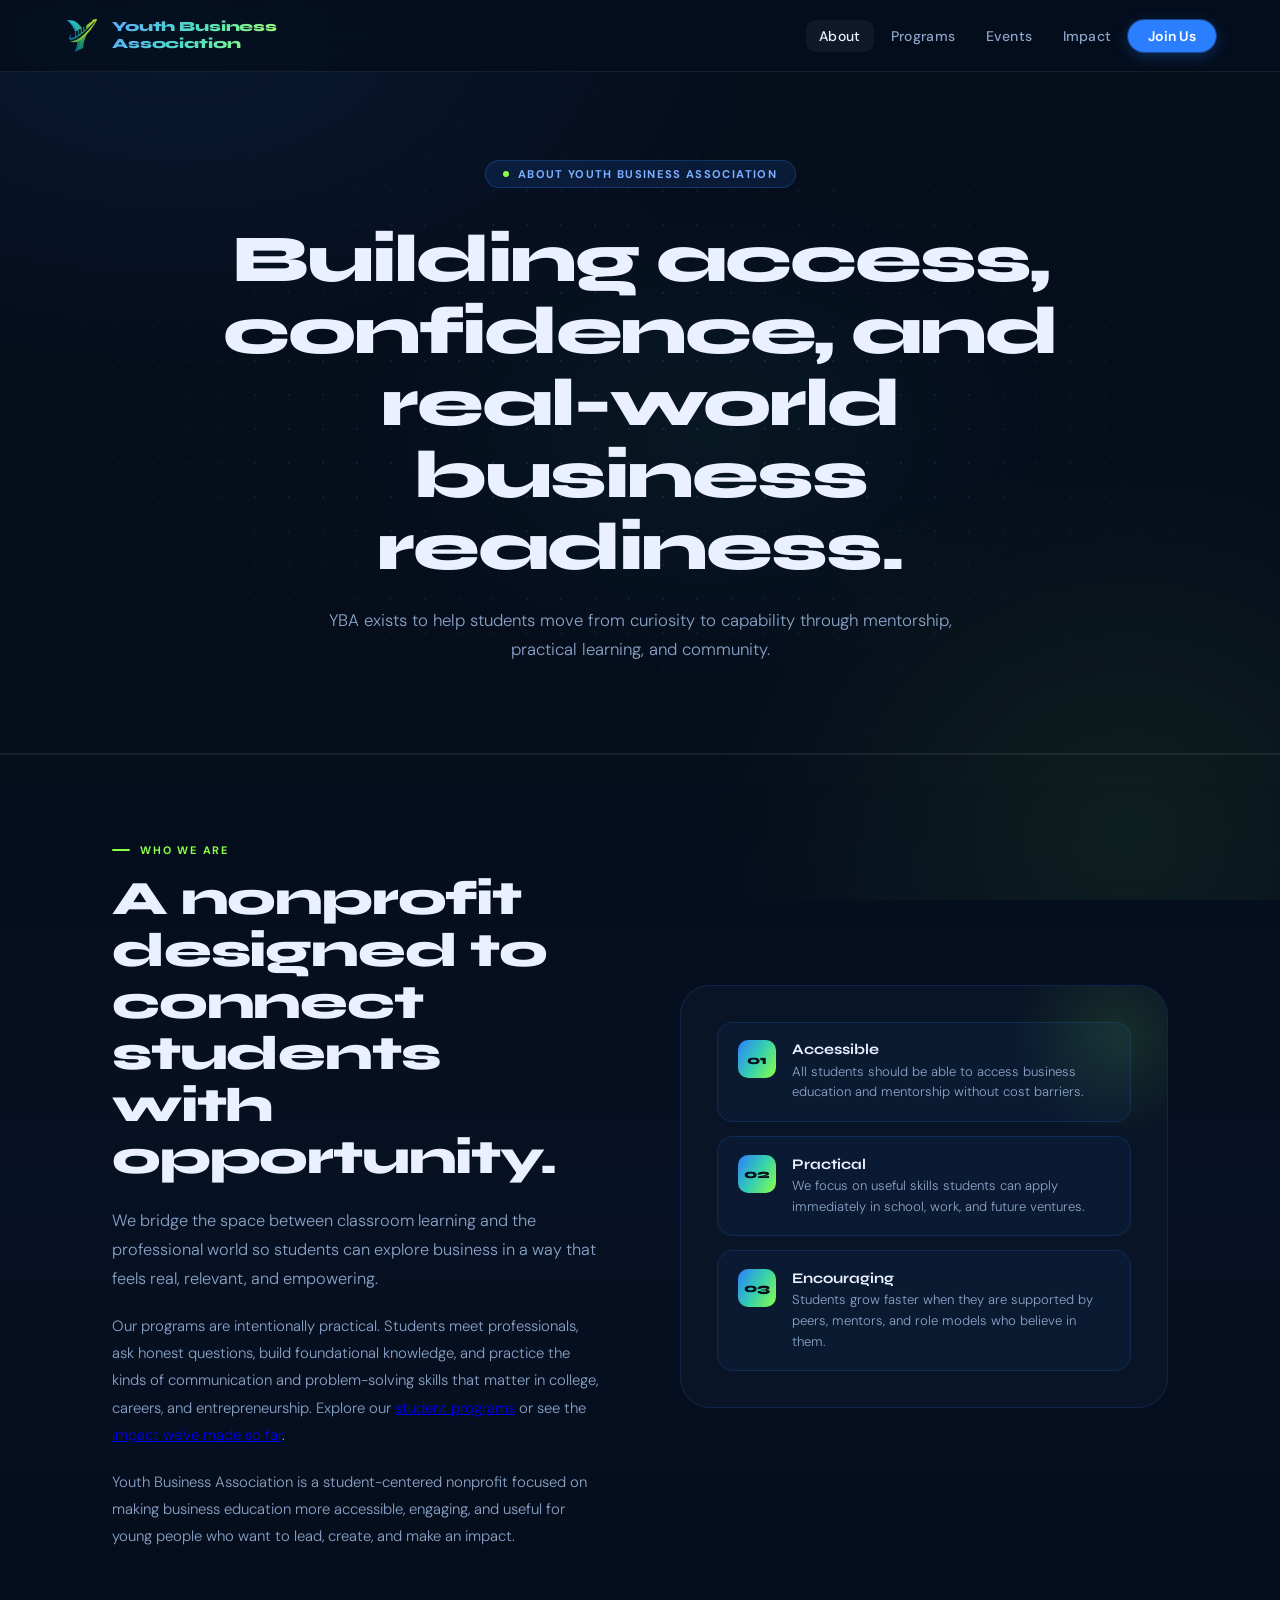
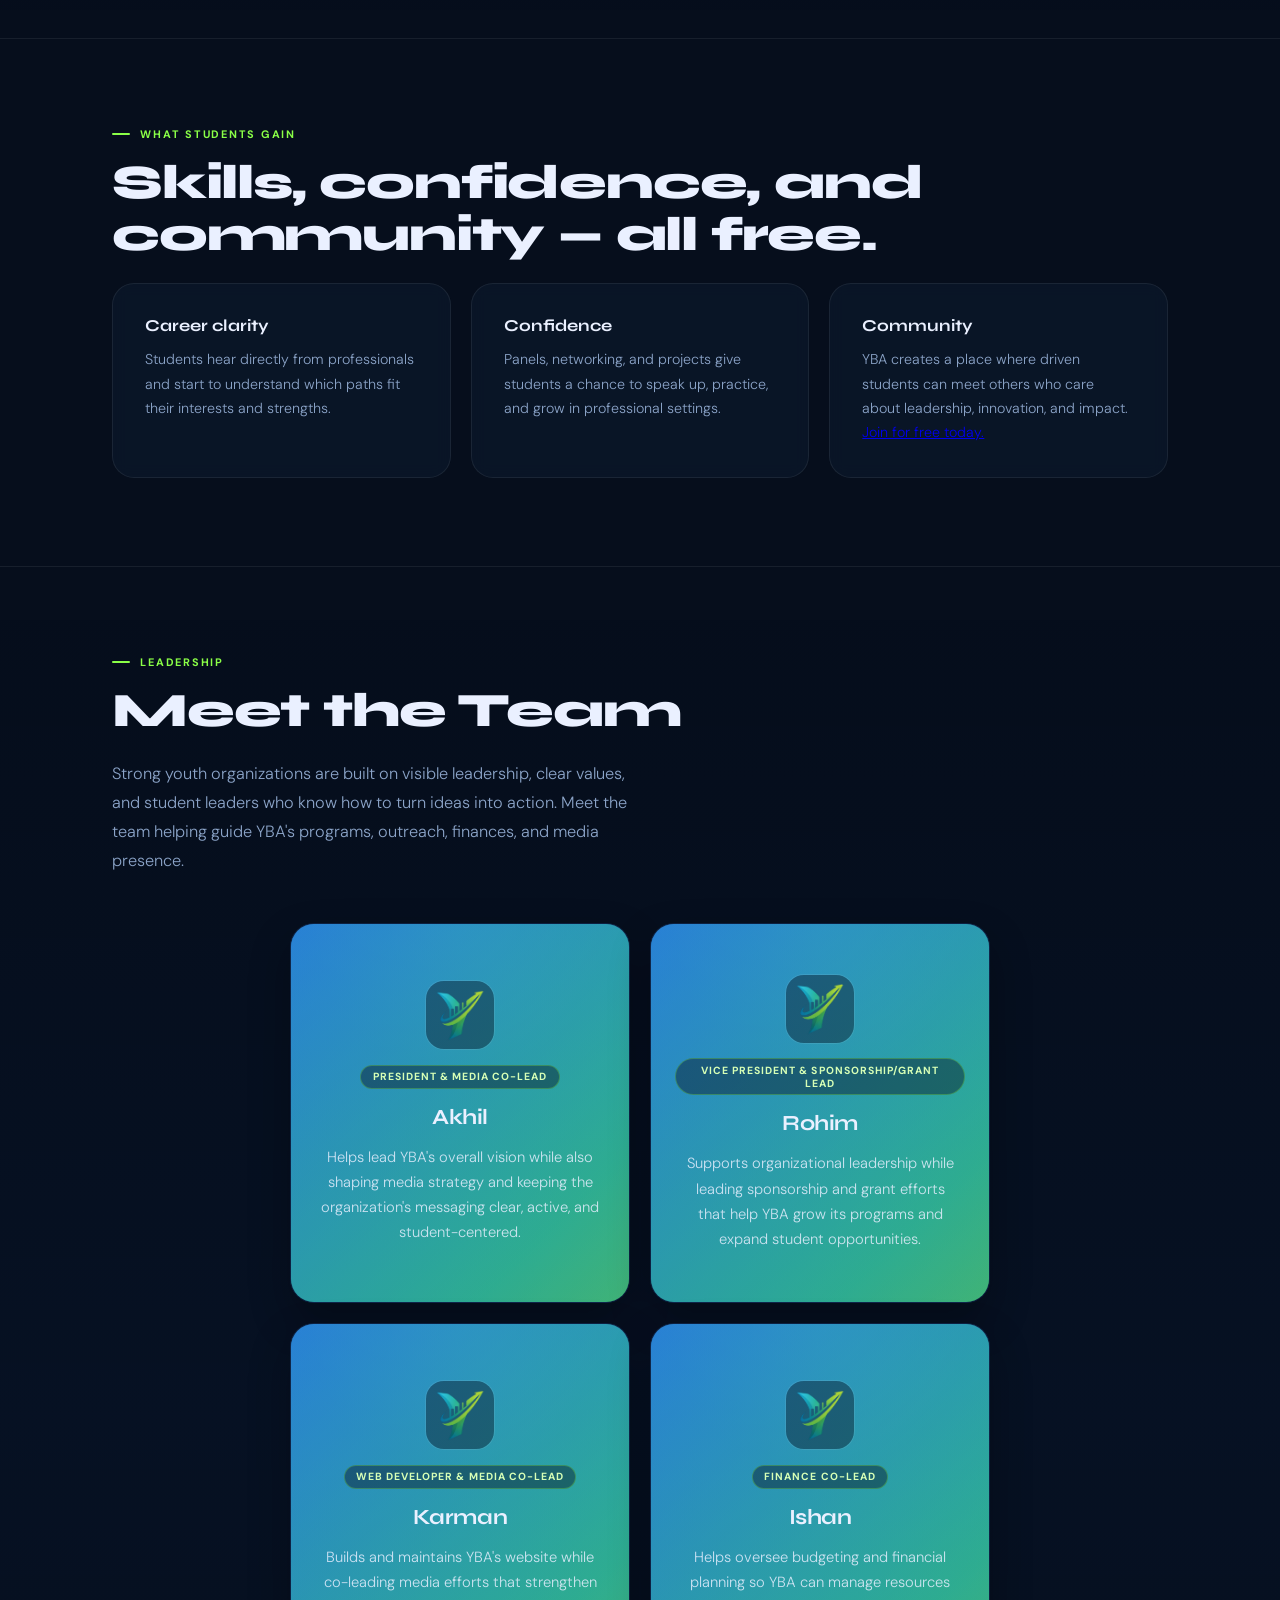
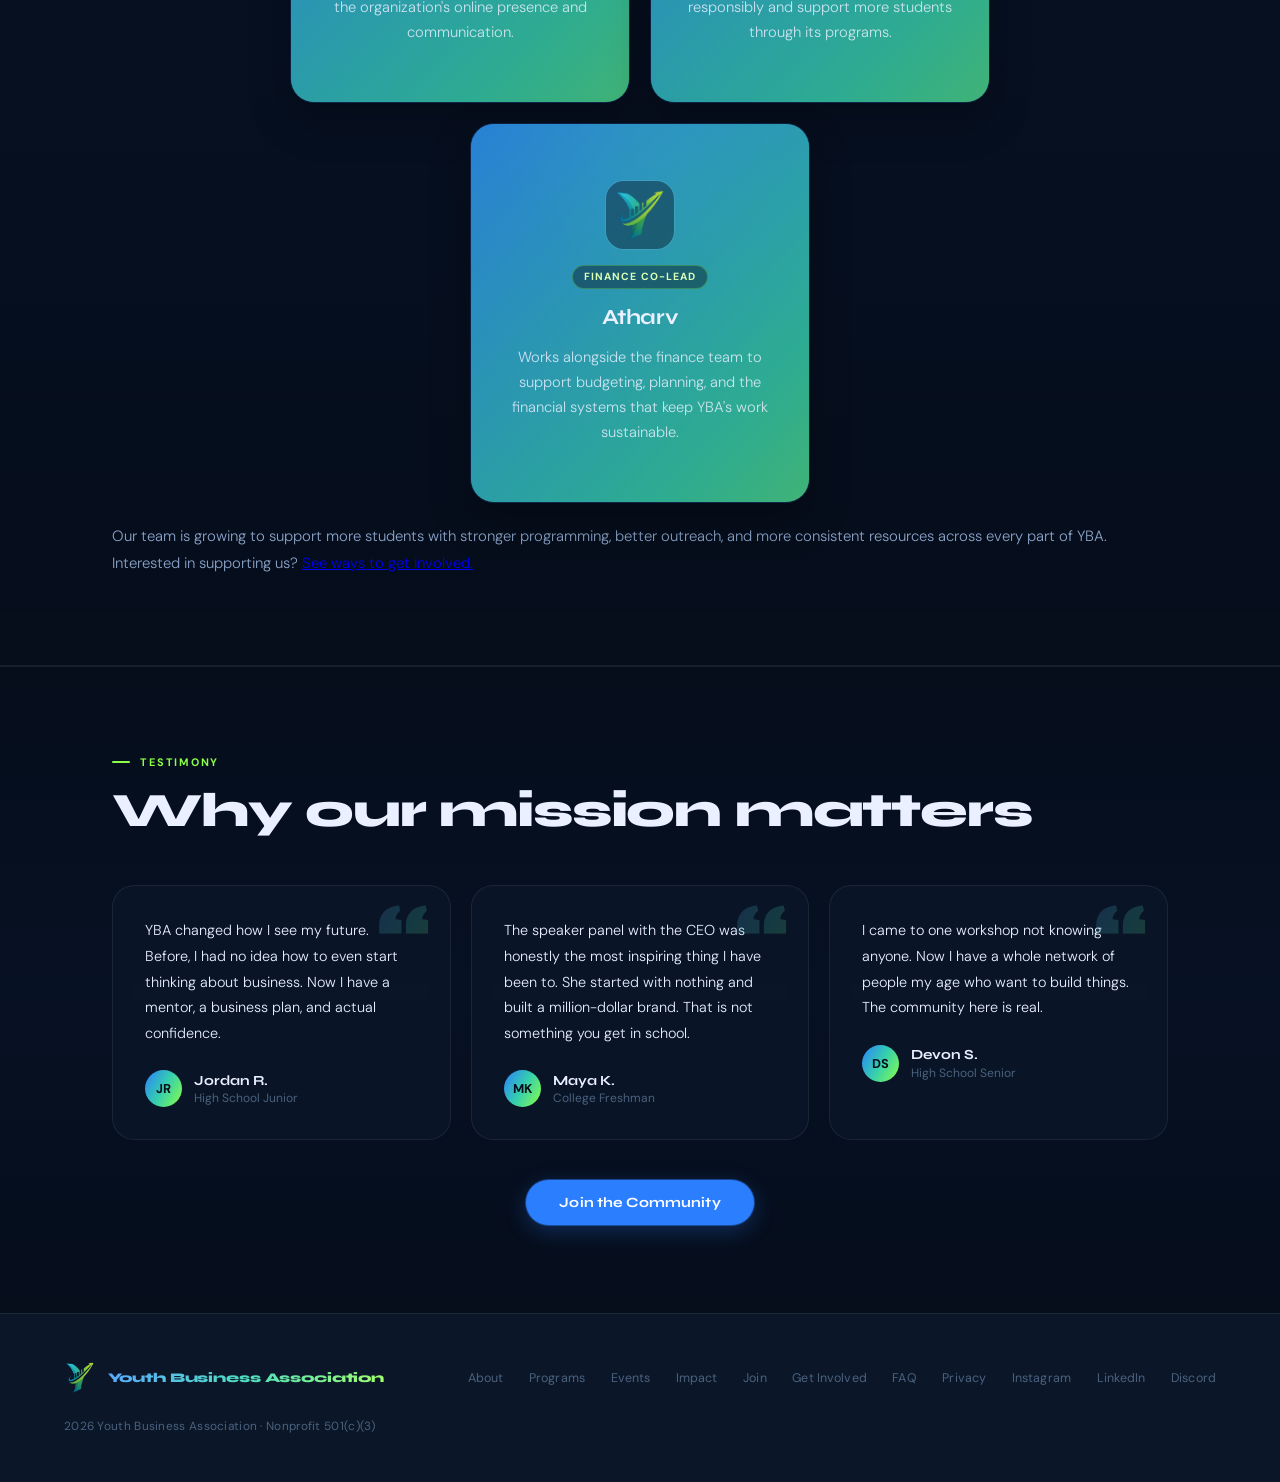
==== about.html @ 5daff807 "Update about.html" ====
<!DOCTYPE html>
<html lang="en">
<head>
<meta charset="UTF-8">
<meta name="viewport" content="width=device-width, initial-scale=1.0">
<meta name="description" content="Learn about Youth Business Association — a free nonprofit helping students build confidence, business skills, and real-world readiness through mentorship, workshops, and community.">
<meta name="author" content="Youth Business Association">
<meta name="robots" content="index,follow,max-image-preview:large">
<meta name="theme-color" content="#0a1628">
<link rel="canonical" href="https://youthbizassociation.github.io/yba/about.html">
<meta property="og:title" content="About YBA | Youth Business Association">
<meta property="og:description" content="Learn about Youth Business Association — a free nonprofit helping students build confidence, business skills, and real-world readiness through mentorship, workshops, and community.">
<meta property="og:type" content="website">
<meta property="og:url" content="https://youthbizassociation.github.io/yba/about.html">
<meta property="og:image" content="https://youthbizassociation.github.io/yba/images/logo-cropped.png">
<meta property="og:image:alt" content="Youth Business Association logo">
<meta property="og:image:width" content="512">
<meta property="og:image:height" content="512">
<meta property="og:site_name" content="Youth Business Association">
<meta name="twitter:card" content="summary_large_image">
<meta name="twitter:title" content="About YBA | Youth Business Association">
<meta name="twitter:description" content="Learn about Youth Business Association — a free nonprofit helping students build confidence, business skills, and real-world readiness through mentorship, workshops, and community.">
<meta name="twitter:image" content="https://youthbizassociation.github.io/yba/images/logo-cropped.png">
<title>About YBA | Youth Business Association</title>
<link rel="icon" type="image/png" href="images/logo-cropped.png">
<link rel="apple-touch-icon" href="images/logo-cropped.png">
<link rel="manifest" href="site.webmanifest">
<link rel="preconnect" href="https://fonts.googleapis.com">
<link rel="preconnect" href="https://fonts.gstatic.com" crossorigin>
<link href="https://fonts.googleapis.com/css2?family=Syne:wght@400;600;700;800&family=DM+Sans:ital,wght@0,300;0,400;0,500;1,300&display=swap" rel="stylesheet">
<link rel="preload" as="image" href="images/logo-cropped.png">
<link rel="stylesheet" href="styles.css">
<script type="application/ld+json">
{
  "@context": "https://schema.org",
  "@type": "AboutPage",
  "name": "About Youth Business Association",
  "url": "https://youthbizassociation.github.io/yba/about.html",
  "description": "Youth Business Association is a free student-centered nonprofit focused on making business education more accessible, engaging, and useful for young people who want to lead, create, and make an impact.",
  "publisher": {
    "@type": "Organization",
    "name": "Youth Business Association",
    "url": "https://youthbizassociation.github.io/yba/",
    "logo": "https://youthbizassociation.github.io/yba/images/logo-cropped.png",
    "email": "youthbusinessassociation@outlook.com",
    "nonprofitStatus": "Nonprofit501c3",
    "sameAs": [
      "https://www.instagram.com/youth_business.a",
      "https://www.linkedin.com/company/youth-biz-association/",
      "https://discord.gg/QXCjg9n4sF"
    ]
  }
}
</script>
</head>
<body data-page="about">
<nav aria-label="Primary">
  <a href="index.html" class="nav-logo" aria-label="Youth Business Association home">
    <img class="brand-mark" src="images/logo-cropped.png" alt="Youth Business Association logo" width="46" height="46" decoding="async">
    <div class="nav-brand">Youth Business<br>Association</div>
  </a>
  <div class="nav-actions">
    <button class="nav-toggle" type="button" aria-expanded="false" aria-controls="primary-nav">Menu</button>
    <ul class="nav-links" id="primary-nav">
      <li><a href="about.html">About</a></li>
      <li><a href="programs.html">Programs</a></li>
      <li><a href="events.html">Events</a></li>
      <li><a href="impact.html">Impact</a></li>
      <li><a href="join.html" class="nav-cta">Join Us</a></li>
    </ul>
  </div>
</nav>

<main id="main-content" class="page-main">
  <section class="page-hero">
    <div class="hero-grid" aria-hidden="true"></div>
    <div class="section-inner page-hero-inner">
      <div class="hero-badge"><span aria-hidden="true"></span> About Youth Business Association</div>
      <h1>Building access, confidence, and real-world business readiness.</h1>
      <p>YBA exists to help students move from curiosity to capability through mentorship, practical learning, and community.</p>
    </div>
  </section>

  <section class="mission">
    <div class="section-inner">
      <div class="mission-grid">
        <div>
          <div class="section-label">Who We Are</div>
          <h2 class="section-title">A nonprofit designed to connect students with opportunity.</h2>
          <p class="section-sub">We bridge the space between classroom learning and the professional world so students can explore business in a way that feels real, relevant, and empowering.</p>
          <p class="mission-copy">Our programs are intentionally practical. Students meet professionals, ask honest questions, build foundational knowledge, and practice the kinds of communication and problem-solving skills that matter in college, careers, and entrepreneurship. Explore our <a href="programs.html">student programs</a> or see the <a href="impact.html">impact we've made so far</a>.</p>
          <p class="mission-copy">Youth Business Association is a student-centered nonprofit focused on making business education more accessible, engaging, and useful for young people who want to lead, create, and make an impact.</p>
        </div>
        <div class="mission-visual reveal">
          <div class="pillars">
            <div class="pillar">
              <div class="pillar-icon" aria-hidden="true">01</div>
              <div>
                <div class="pillar-title">Accessible</div>
                <div class="pillar-desc">All students should be able to access business education and mentorship without cost barriers.</div>
              </div>
            </div>
            <div class="pillar">
              <div class="pillar-icon" aria-hidden="true">02</div>
              <div>
                <div class="pillar-title">Practical</div>
                <div class="pillar-desc">We focus on useful skills students can apply immediately in school, work, and future ventures.</div>
              </div>
            </div>
            <div class="pillar">
              <div class="pillar-icon" aria-hidden="true">03</div>
              <div>
                <div class="pillar-title">Encouraging</div>
                <div class="pillar-desc">Students grow faster when they are supported by peers, mentors, and role models who believe in them.</div>
              </div>
            </div>
          </div>
        </div>
      </div>
    </div>
  </section>

  <section>
    <div class="section-inner">
      <div class="section-label">What Students Gain</div>
      <h2 class="section-title">Skills, confidence, and community — all free.</h2>
      <div class="feature-grid">
        <article class="feature-card reveal">
          <h3>Career clarity</h3>
          <p>Students hear directly from professionals and start to understand which paths fit their interests and strengths.</p>
        </article>
        <article class="feature-card reveal">
          <h3>Confidence</h3>
          <p>Panels, networking, and projects give students a chance to speak up, practice, and grow in professional settings.</p>
        </article>
        <article class="feature-card reveal">
          <h3>Community</h3>
          <p>YBA creates a place where driven students can meet others who care about leadership, innovation, and impact. <a href="join.html">Join for free today.</a></p>
        </article>
      </div>
    </div>
  </section>

  <section class="mission">
    <div class="section-inner">
      <div class="section-label">Leadership</div>
      <h2 class="section-title">Meet the Team</h2>
      <p class="section-sub">Strong youth organizations are built on visible leadership, clear values, and student leaders who know how to turn ideas into action. Meet the team helping guide YBA's programs, outreach, finances, and media presence.</p>
      <div class="leadership-grid">
        <article class="e-card playing reveal leadership-card">
          <div class="image" aria-hidden="true"></div>
          <div class="wave wave-1" aria-hidden="true"></div>
          <div class="wave wave-2" aria-hidden="true"></div>
          <div class="wave wave-3" aria-hidden="true"></div>
          <div class="infotop">
            <img src="images/logo-cropped.png" alt="Akhil, President and Media Co-Lead at Youth Business Association" class="icon leadership-logo" width="64" height="64" decoding="async">
            <div class="leadership-role">President &amp; Media Co-Lead</div>
            <div class="name">Akhil</div>
            <p class="leadership-summary">Helps lead YBA's overall vision while also shaping media strategy and keeping the organization's messaging clear, active, and student-centered.</p>
          </div>
        </article>
        <article class="e-card playing reveal leadership-card">
          <div class="image" aria-hidden="true"></div>
          <div class="wave wave-1" aria-hidden="true"></div>
          <div class="wave wave-2" aria-hidden="true"></div>
          <div class="wave wave-3" aria-hidden="true"></div>
          <div class="infotop">
            <img src="images/logo-cropped.png" alt="Rohim, Vice President and Sponsorship Lead at Youth Business Association" class="icon leadership-logo" width="64" height="64" decoding="async">
            <div class="leadership-role">Vice President &amp; Sponsorship/Grant Lead</div>
            <div class="name">Rohim</div>
            <p class="leadership-summary">Supports organizational leadership while leading sponsorship and grant efforts that help YBA grow its programs and expand student opportunities.</p>
          </div>
        </article>
        <article class="e-card playing reveal leadership-card">
          <div class="image" aria-hidden="true"></div>
          <div class="wave wave-1" aria-hidden="true"></div>
          <div class="wave wave-2" aria-hidden="true"></div>
          <div class="wave wave-3" aria-hidden="true"></div>
          <div class="infotop">
            <img src="images/logo-cropped.png" alt="Karman, Web Developer and Media Co-Lead at Youth Business Association" class="icon leadership-logo" width="64" height="64" decoding="async">
            <div class="leadership-role">Web Developer &amp; Media Co-Lead</div>
            <div class="name">Karman</div>
            <p class="leadership-summary">Builds and maintains YBA's website while co-leading media efforts that strengthen the organization's online presence and communication.</p>
          </div>
        </article>
        <article class="e-card playing reveal leadership-card">
          <div class="image" aria-hidden="true"></div>
          <div class="wave wave-1" aria-hidden="true"></div>
          <div class="wave wave-2" aria-hidden="true"></div>
          <div class="wave wave-3" aria-hidden="true"></div>
          <div class="infotop">
            <img src="images/logo-cropped.png" alt="Ishan, Finance Co-Lead at Youth Business Association" class="icon leadership-logo" width="64" height="64" decoding="async">
            <div class="leadership-role">Finance Co-Lead</div>
            <div class="name">Ishan</div>
            <p class="leadership-summary">Helps oversee budgeting and financial planning so YBA can manage resources responsibly and support more students through its programs.</p>
          </div>
        </article>
        <article class="e-card playing reveal leadership-card">
          <div class="image" aria-hidden="true"></div>
          <div class="wave wave-1" aria-hidden="true"></div>
          <div class="wave wave-2" aria-hidden="true"></div>
          <div class="wave wave-3" aria-hidden="true"></div>
          <div class="infotop">
            <img src="images/logo-cropped.png" alt="Atharv, Finance Co-Lead at Youth Business Association" class="icon leadership-logo" width="64" height="64" decoding="async">
            <div class="leadership-role">Finance Co-Lead</div>
            <div class="name">Atharv</div>
            <p class="leadership-summary">Works alongside the finance team to support budgeting, planning, and the financial systems that keep YBA's work sustainable.</p>
          </div>
        </article>
      </div>
      <p class="mission-copy">Our team is growing to support more students with stronger programming, better outreach, and more consistent resources across every part of YBA. Interested in supporting us? <a href="get-involved.html">See ways to get involved.</a></p>
    </div>
  </section>

  <section class="testimonials">
    <div class="section-inner">
      <div class="section-label">Testimony</div>
      <h2 class="section-title">Why our mission matters</h2>
      <div class="testimonials-grid">
        <div class="testimonial-card reveal">
          <div class="testimonial-text">YBA changed how I see my future. Before, I had no idea how to even start thinking about business. Now I have a mentor, a business plan, and actual confidence.</div>
          <div class="testimonial-author">
            <div class="author-avatar">JR</div>
            <div>
              <div class="author-name">Jordan R.</div>
              <div class="author-role">High School Junior</div>
            </div>
          </div>
        </div>
        <div class="testimonial-card reveal">
          <div class="testimonial-text">The speaker panel with the CEO was honestly the most inspiring thing I have been to. She started with nothing and built a million-dollar brand. That is not something you get in school.</div>
          <div class="testimonial-author">
            <div class="author-avatar">MK</div>
            <div>
              <div class="author-name">Maya K.</div>
              <div class="author-role">College Freshman</div>
            </div>
          </div>
        </div>
        <div class="testimonial-card reveal">
          <div class="testimonial-text">I came to one workshop not knowing anyone. Now I have a whole network of people my age who want to build things. The community here is real.</div>
          <div class="testimonial-author">
            <div class="author-avatar">DS</div>
            <div>
              <div class="author-name">Devon S.</div>
              <div class="author-role">High School Senior</div>
            </div>
          </div>
        </div>
      </div>
      <div class="section-actions">
        <a href="join.html" class="btn-primary">Join the Community</a>
      </div>
    </div>
  </section>
</main>

<footer>
  <div class="footer-logo">
    <img src="images/logo-cropped.png" alt="Youth Business Association logo" width="36" height="36" decoding="async">
    <div class="footer-brand">Youth Business Association</div>
  </div>
  <div class="footer-links">
    <a href="about.html">About</a>
    <a href="programs.html">Programs</a>
    <a href="events.html">Events</a>
    <a href="impact.html">Impact</a>
    <a href="join.html">Join</a>
    <a href="get-involved.html">Get Involved</a>
    <a href="faq.html">FAQ</a>
    <a href="privacy.html">Privacy</a>
    <a href="https://www.instagram.com/youth_business.a" target="_blank" rel="noopener noreferrer">Instagram</a>
    <a href="https://www.linkedin.com/company/youth-biz-association/" target="_blank" rel="noopener noreferrer">LinkedIn</a>
    <a href="https://discord.gg/QXCjg9n4sF" target="_blank" rel="noopener noreferrer">Discord</a>
  </div>
  <div class="footer-copy"><span id="copyright-year">2026</span> Youth Business Association &middot; Nonprofit 501(c)(3)</div>
</footer>

<script src="scripts/main.js" defer></script>
</body>
</html>
---- styles.css ----
/* ============================================================
   Youth Business Association â€” Redesigned Stylesheet
   Design direction: editorial dark, premium nonprofit
   Fonts: Syne (headings) + DM Sans (body)
   ============================================================ */

/* â”€â”€ Variables â”€â”€ */
:root {
  --navy:            #060E1C;
  --navy-2:          #0B1729;
  --navy-3:          #0F2040;
  --navy-card:       rgba(11, 23, 41, 0.85);
  --navy-card-solid: #0B1729;

  --accent:        #2B7FFF;
  --accent-2:      #1A6EF0;
  --accent-dim:    rgba(43, 127, 255, 0.12);
  --accent-border: rgba(43, 127, 255, 0.26);

  --spark:        #8AFF47;
  --spark-dim:    rgba(138, 255, 71, 0.10);
  --spark-border: rgba(138, 255, 71, 0.26);

  --grad:      linear-gradient(120deg, #2B7FFF 0%, #35CFAE 50%, #8AFF47 100%);
  --grad-text: linear-gradient(120deg, #5BA8FF 0%, #4FDFC0 50%, #A3FF6A 100%);

  --text:   #EAF0FF;
  --text-2: #8BA4C8;
  --text-3: #4A617E;

  --border:       rgba(43, 127, 255, 0.16);
  --border-2:     rgba(255, 255, 255, 0.07);
  --border-hover: rgba(43, 127, 255, 0.42);

  --ff-head: "Syne", sans-serif;
  --ff-body: "DM Sans", sans-serif;

  --r-sm:   10px;
  --r-md:   16px;
  --r-lg:   22px;
  --r-xl:   30px;
  --r-pill: 100px;
}

/* â”€â”€ Reset â”€â”€ */
*, *::before, *::after { box-sizing: border-box; margin: 0; padding: 0; }
html { scroll-behavior: smooth; }

body {
  font-family: var(--ff-body);
  background: var(--navy);
  color: var(--text);
  overflow-x: hidden;
  -webkit-font-smoothing: antialiased;
}

body::before {
  content: "";
  position: fixed;
  inset: 0;
  background:
    radial-gradient(ellipse 70% 55% at 14% 5%,  rgba(43,127,255,0.09) 0%, transparent 65%),
    radial-gradient(ellipse 55% 70% at 88% 92%, rgba(138,255,71,0.07) 0%, transparent 60%),
    radial-gradient(ellipse 40% 40% at 55% 48%, rgba(53,207,174,0.05) 0%, transparent 70%);
  pointer-events: none;
  z-index: 0;
}

iframe, video, embed, object { display: block; max-width: 100%; }
img { display: block; max-width: 100%; }

a:focus-visible, button:focus-visible, input:focus-visible, select:focus-visible {
  outline: 2px solid var(--spark);
  outline-offset: 3px;
}

.sr-only {
  position: absolute; width: 1px; height: 1px; padding: 0;
  margin: -1px; overflow: hidden; clip: rect(0,0,0,0);
  white-space: nowrap; border: 0;
}

/* â”€â”€ Navigation â”€â”€ */
nav {
  position: fixed;
  top: 0; left: 0; right: 0;
  z-index: 100;
  display: flex;
  align-items: center;
  justify-content: space-between;
  padding: 0 4rem;
  height: 72px;
  backdrop-filter: blur(24px) saturate(160%);
  -webkit-backdrop-filter: blur(24px) saturate(160%);
  background: rgba(6, 14, 28, 0.82);
  border-bottom: 1px solid var(--border-2);
}

.nav-logo {
  display: flex;
  align-items: center;
  gap: 0.75rem;
  text-decoration: none;
  flex-shrink: 0;
}

.brand-mark {
  width: 36px;
  height: 36px;
  object-fit: cover;
  border-radius: 7px;
}

.nav-brand {
  font-family: var(--ff-head);
  font-weight: 800;
  font-size: 0.88rem;
  line-height: 1.15;
  letter-spacing: -0.01em;
  background: var(--grad-text);
  -webkit-background-clip: text;
  -webkit-text-fill-color: transparent;
  background-clip: text;
}

.nav-actions {
  display: flex;
  align-items: center;
  gap: 0.5rem;
}

.nav-links {
  display: flex;
  gap: 0.2rem;
  list-style: none;
  align-items: center;
}

.nav-links a {
  font-size: 0.875rem;
  font-weight: 500;
  letter-spacing: 0.02em;
  color: var(--text-2);
  text-decoration: none;
  padding: 0.45rem 0.85rem;
  border-radius: var(--r-sm);
  transition: color 0.18s, background 0.18s;
}

.nav-links a:hover,
.nav-links a.is-active {
  color: var(--text);
  background: rgba(255,255,255,0.05);
}

.nav-cta {
  background: var(--accent) !important;
  color: #fff !important;
  font-weight: 600 !important;
  padding: 0.45rem 1.25rem !important;
  border-radius: var(--r-pill) !important;
  box-shadow: 0 0 0 1px rgba(43,127,255,0.45), 0 4px 16px rgba(43,127,255,0.28) !important;
  transition: opacity 0.2s, transform 0.2s !important;
}

.nav-cta:hover {
  opacity: 0.88 !important;
  transform: translateY(-1px) !important;
  background: var(--accent) !important;
}

.nav-toggle {
  display: none;
  background: rgba(255,255,255,0.04);
  border: 1px solid var(--border-2);
  color: var(--text);
  padding: 0.55rem 0.8rem;
  border-radius: var(--r-sm);
  cursor: pointer;
  font: inherit;
  font-size: 0.85rem;
  transition: background 0.2s;
}

.nav-toggle:hover { background: rgba(255,255,255,0.08); }

/* â”€â”€ Hero â”€â”€ */
.hero {
  position: relative;
  z-index: 1;
  min-height: 100vh;
  display: flex;
  flex-direction: column;
  align-items: center;
  justify-content: center;
  text-align: center;
  padding: 9rem 2rem 6rem;
  overflow: hidden;
}

/* Dot grid */
.hero-grid {
  position: absolute;
  inset: 0;
  background-image: radial-gradient(rgba(43,127,255,0.20) 1px, transparent 1px);
  background-size: 34px 34px;
  mask-image: radial-gradient(ellipse 80% 80% at center, black 10%, transparent 72%);
  animation: gridDrift 26s linear infinite;
}

@keyframes gridDrift {
  from { background-position: 0 0; }
  to   { background-position: 34px 34px; }
}

.page-main { padding-top: 72px; }

.page-hero {
  position: relative;
  z-index: 1;
  overflow: hidden;
  min-height: 45vh;
  display: flex;
  align-items: center;
  border-bottom: 1px solid var(--border-2);
}

.page-hero-inner {
  position: relative;
  text-align: center;
  padding-top: 3.5rem;
  padding-bottom: 3.5rem;
}

.page-hero h1 {
  font-family: var(--ff-head);
  font-size: clamp(2.5rem, 5.5vw, 4.2rem);
  font-weight: 800;
  line-height: 1.07;
  letter-spacing: -0.03em;
  max-width: 860px;
  margin: 0 auto;
}

body[data-page="impact"] .page-hero h1 {
  font-size: clamp(2.1rem, 4.6vw, 3.4rem);
}

.page-hero p {
  margin: 1.4rem auto 0;
  max-width: 660px;
  color: var(--text-2);
  line-height: 1.75;
  font-size: 1.05rem;
  font-weight: 300;
}

body[data-page="impact"] .page-hero p {
  font-size: 0.98rem;
  max-width: 600px;
}

/* â”€â”€ Hero Badge â”€â”€ */
.hero-badge {
  display: inline-flex;
  align-items: center;
  gap: 0.55rem;
  background: var(--accent-dim);
  border: 1px solid var(--accent-border);
  padding: 0.38rem 1.1rem;
  border-radius: var(--r-pill);
  font-size: 0.7rem;
  font-weight: 700;
  letter-spacing: 0.12em;
  text-transform: uppercase;
  color: #7DAFFF;
  margin-bottom: 2.25rem;
  animation: fadeUp 0.7s ease both;
}

.hero-badge span {
  width: 6px;
  height: 6px;
  border-radius: 50%;
  background: var(--spark);
  animation: pulse 2.2s ease infinite;
  flex-shrink: 0;
}

@keyframes pulse {
  0%, 100% { opacity: 1; transform: scale(1); }
  50%       { opacity: 0.4; transform: scale(1.55); }
}

/* â”€â”€ Hero Heading â”€â”€ */
.hero h1 {
  font-family: var(--ff-head);
  font-size: clamp(3.2rem, 7.5vw, 6.5rem);
  font-weight: 800;
  line-height: 1.02;
  letter-spacing: -0.035em;
  max-width: 940px;
  animation: fadeUp 0.8s 0.08s ease both;
}

.hero h1 .grad {
  background: var(--grad-text);
  -webkit-background-clip: text;
  -webkit-text-fill-color: transparent;
  background-clip: text;
}

.hero > p {
  margin-top: 1.75rem;
  font-size: clamp(1rem, 2vw, 1.2rem);
  font-weight: 300;
  color: var(--text-2);
  max-width: 580px;
  line-height: 1.75;
  animation: fadeUp 0.9s 0.16s ease both;
}

body[data-page="home"] .hero h1 {
  font-size: clamp(2.8rem, 6.4vw, 5.4rem);
}

body[data-page="home"] .hero > p {
  font-size: clamp(0.96rem, 1.7vw, 1.08rem);
  max-width: 540px;
}

.hero-ctas {
  display: flex;
  gap: 0.85rem;
  margin-top: 3rem;
  flex-wrap: wrap;
  justify-content: center;
  animation: fadeUp 1s 0.24s ease both;
}

/* â”€â”€ Buttons â”€â”€ */
.btn-primary, .btn-outline, .btn-dark { text-decoration: none; display: inline-block; }

.btn-primary {
  background: var(--accent);
  color: #fff;
  font-family: var(--ff-head);
  font-weight: 700;
  font-size: 0.88rem;
  letter-spacing: 0.01em;
  padding: 0.85rem 2.1rem;
  border: none;
  border-radius: var(--r-pill);
  cursor: pointer;
  transition: transform 0.2s, box-shadow 0.2s, background 0.2s;
  box-shadow: 0 0 0 1px rgba(43,127,255,0.45), 0 6px 22px rgba(43,127,255,0.28);
}

.btn-primary:hover {
  transform: translateY(-2px);
  box-shadow: 0 0 0 1px rgba(43,127,255,0.6), 0 10px 32px rgba(43,127,255,0.40);
  background: #3d8fff;
}

.btn-outline {
  background: transparent;
  color: var(--text);
  font-family: var(--ff-head);
  font-weight: 600;
  font-size: 0.88rem;
  letter-spacing: 0.01em;
  padding: 0.85rem 2.1rem;
  border: 1px solid rgba(255,255,255,0.14);
  border-radius: var(--r-pill);
  cursor: pointer;
  transition: border-color 0.2s, background 0.2s, transform 0.2s;
}

.btn-outline:hover {
  border-color: rgba(255,255,255,0.32);
  background: rgba(255,255,255,0.05);
  transform: translateY(-1px);
}

/* â”€â”€ Hero Stats â”€â”€ */
.hero-stats {
  display: flex;
  gap: 0;
  margin-top: 5.5rem;
  flex-wrap: wrap;
  justify-content: center;
  border: 1px solid var(--border-2);
  border-radius: var(--r-lg);
  overflow: hidden;
  animation: fadeUp 1s 0.34s ease both;
  background: rgba(11,23,41,0.65);
  backdrop-filter: blur(14px);
}

.stat {
  text-align: center;
  padding: 1.6rem 2.75rem;
  border-right: 1px solid var(--border-2);
  flex: 1;
  min-width: 130px;
}

.stat:last-child { border-right: none; }

.stat-num {
  font-family: var(--ff-head);
  font-size: 1.75rem;
  font-weight: 800;
  letter-spacing: -0.02em;
  background: var(--grad-text);
  -webkit-background-clip: text;
  -webkit-text-fill-color: transparent;
  background-clip: text;
}

.stat-label {
  font-size: 0.7rem;
  color: var(--text-3);
  letter-spacing: 0.08em;
  text-transform: uppercase;
  margin-top: 0.3rem;
  font-weight: 500;
}

@keyframes fadeUp {
  from { opacity: 0; transform: translateY(26px); }
  to   { opacity: 1; transform: translateY(0); }
}

/* â”€â”€ Sections â”€â”€ */
section { position: relative; z-index: 1; }

.section-inner {
  max-width: 1120px;
  margin: 0 auto;
  padding: 5.5rem 2rem;
}

.section-label {
  font-size: 0.68rem;
  font-weight: 700;
  letter-spacing: 0.16em;
  text-transform: uppercase;
  color: var(--spark);
  margin-bottom: 1rem;
  display: flex;
  align-items: center;
  gap: 0.65rem;
}

.section-label::before {
  content: "";
  display: block;
  width: 18px;
  height: 2px;
  background: var(--spark);
  border-radius: 2px;
  flex-shrink: 0;
}

.section-title {
  font-family: var(--ff-head);
  font-size: clamp(2rem, 3.8vw, 3rem);
  font-weight: 800;
  line-height: 1.08;
  letter-spacing: -0.025em;
  margin-bottom: 1.4rem;
}

.section-sub {
  font-size: 1.02rem;
  color: var(--text-2);
  max-width: 530px;
  line-height: 1.78;
  font-weight: 300;
}

.section-actions {
  display: flex;
  gap: 0.85rem;
  justify-content: center;
  flex-wrap: wrap;
  margin-top: 2.5rem;
}

/* â”€â”€ Mission â”€â”€ */
.mission {
  background: linear-gradient(180deg,
    transparent 0%,
    rgba(43,127,255,0.03) 50%,
    transparent 100%);
  border-top: 1px solid var(--border-2);
  border-bottom: 1px solid var(--border-2);
}

.mission-grid {
  display: grid;
  grid-template-columns: 1fr 1fr;
  gap: 5rem;
  align-items: center;
  margin-top: 0;
}

.mission-copy {
  margin-top: 1.25rem;
  font-size: 0.93rem;
  color: var(--text-2);
  line-height: 1.82;
  font-weight: 300;
}

.mission-cta { display: inline-block; margin-top: 2.25rem; }

.mission-visual {
  position: relative;
  background: var(--navy-card);
  border: 1px solid var(--border);
  border-radius: var(--r-xl);
  padding: 2.25rem;
  overflow: hidden;
  backdrop-filter: blur(10px);
}

.mission-visual::before {
  content: "";
  position: absolute;
  top: -60px; right: -60px;
  width: 220px; height: 220px;
  background: radial-gradient(circle, rgba(138,255,71,0.11), transparent 65%);
  border-radius: 50%;
  pointer-events: none;
}

/* â”€â”€ Pillars â”€â”€ */
.pillars { display: flex; flex-direction: column; gap: 0.9rem; }

.pillar {
  display: flex;
  align-items: flex-start;
  gap: 1rem;
  padding: 1.1rem 1.25rem;
  background: rgba(43,127,255,0.05);
  border: 1px solid var(--border);
  border-radius: var(--r-md);
  transition: border-color 0.2s, background 0.2s, transform 0.2s;
}

.pillar:hover {
  border-color: var(--accent-border);
  background: rgba(43,127,255,0.09);
  transform: translateX(3px);
}

.pillar-icon {
  width: 38px;
  height: 38px;
  flex-shrink: 0;
  background: var(--grad);
  border-radius: var(--r-sm);
  display: flex;
  align-items: center;
  justify-content: center;
  font-family: var(--ff-head);
  font-size: 0.78rem;
  font-weight: 800;
  color: #060E1C;
}

.pillar-title {
  font-family: var(--ff-head);
  font-weight: 700;
  font-size: 0.92rem;
  color: var(--text);
}

.pillar-desc {
  font-size: 0.82rem;
  color: var(--text-2);
  margin-top: 0.2rem;
  line-height: 1.58;
  font-weight: 300;
}

/* â”€â”€ Program Cards â”€â”€ */
.programs-grid {
  display: grid;
  grid-template-columns: repeat(3, 1fr);
  gap: 1.25rem;
  margin-top: 3rem;
}

.program-card {
  background: var(--navy-card);
  border: 1px solid var(--border-2);
  border-radius: var(--r-lg);
  padding: 2rem;
  position: relative;
  overflow: hidden;
  transition: transform 0.3s, border-color 0.3s;
  cursor: default;
  backdrop-filter: blur(8px);
}

.program-card::before {
  content: "";
  position: absolute;
  inset: 0;
  background: linear-gradient(135deg, rgba(43,127,255,0.06) 0%, transparent 55%);
  opacity: 0;
  transition: opacity 0.3s;
  pointer-events: none;
}

.program-card::after {
  content: "";
  position: absolute;
  top: 0; left: 2rem; right: 2rem;
  height: 2px;
  background: var(--grad);
  border-radius: 0 0 3px 3px;
  opacity: 0;
  transition: opacity 0.3s;
  pointer-events: none;
}

.program-card:hover {
  transform: translateY(-5px);
  border-color: var(--accent-border);
}

.program-card:hover::before,
.program-card:hover::after { opacity: 1; }

.program-card > * { position: relative; z-index: 1; }

.program-emoji {
  font-family: var(--ff-head);
  font-size: 0.68rem;
  font-weight: 800;
  letter-spacing: 0.14em;
  margin-bottom: 1.5rem;
  display: flex;
  align-items: center;
  gap: 0.6rem;
  color: var(--text-3);
}

.program-emoji::after {
  content: "";
  flex: 1;
  height: 1px;
  background: var(--border-2);
}

.program-title {
  font-family: var(--ff-head);
  font-weight: 700;
  font-size: 1.1rem;
  margin-bottom: 0.75rem;
  letter-spacing: -0.01em;
}

.program-desc {
  font-size: 0.88rem;
  color: var(--text-2);
  line-height: 1.72;
  font-weight: 300;
}

.program-tag {
  display: inline-block;
  margin-top: 1.5rem;
  background: var(--accent-dim);
  border: 1px solid var(--accent-border);
  color: #7DAFFF;
  font-size: 0.66rem;
  font-weight: 700;
  letter-spacing: 0.09em;
  text-transform: uppercase;
  padding: 0.26rem 0.7rem;
  border-radius: var(--r-pill);
}

/* â”€â”€ Events â”€â”€ */
.events {
  background: linear-gradient(180deg,
    transparent 0%,
    rgba(138,255,71,0.022) 50%,
    transparent 100%);
  border-top: 1px solid var(--border-2);
  border-bottom: 1px solid var(--border-2);
}

/* â”€â”€ Social Spotlight â”€â”€ */
.social-spotlight {
  position: relative;
  overflow: hidden;
}

.social-spotlight::before {
  content: "";
  position: absolute;
  inset: 0;
  background:
    radial-gradient(circle at 20% 25%, rgba(43,127,255,0.14), transparent 32%),
    radial-gradient(circle at 80% 75%, rgba(138,255,71,0.08), transparent 26%);
  pointer-events: none;
}

.social-spotlight .section-inner {
  position: relative;
  z-index: 1;
}

.social-spotlight-copy {
  max-width: 760px;
  margin: 0 auto;
  text-align: center;
}

.social-spotlight-copy .section-label {
  justify-content: center;
}

.social-spotlight-copy .section-sub {
  max-width: 620px;
  margin: 0 auto;
}

.social-embed-card {
  width: min(100%, 460px);
  margin: 3rem auto 0;
  padding: 1rem;
  border-radius: calc(var(--r-xl) + 4px);
  background: linear-gradient(180deg, rgba(12,25,47,0.96), rgba(7,15,29,0.98));
  border: 1px solid var(--border);
  box-shadow: 0 28px 60px rgba(0, 0, 0, 0.36);
}

.instagram-reel-embed {
  width: 100%;
  min-height: 710px;
  border-radius: var(--r-lg);
  background: var(--navy-card-solid);
  border: 0;
}

.social-embed-card .iframely-embed {
  width: 100%;
  border-radius: var(--r-lg);
  overflow: hidden;
}

.social-embed-card .iframely-responsive {
  width: 100%;
}

.social-actions {
  margin-top: 1.75rem;
}

.event-empty-state {
  max-width: 720px;
  margin: 0 auto;
  padding: 3rem;
  text-align: center;
  background: var(--navy-card);
  border: 1px solid var(--border);
  border-radius: var(--r-xl);
  backdrop-filter: blur(12px);
}

.event-empty-state .section-label { justify-content: center; }
.event-empty-state .section-label::before { display: none; }
.event-empty-state .section-sub { max-width: 560px; margin: 0 auto; }
.event-empty-state .section-actions { margin-top: 2rem; }
.event-support-grid { margin-top: 2rem; }

.events-list { display: flex; flex-direction: column; gap: 1rem; margin-top: 3rem; }

.event-item {
  display: flex;
  align-items: center;
  gap: 2rem;
  background: var(--navy-card);
  border: 1px solid var(--border-2);
  border-radius: var(--r-md);
  padding: 1.5rem 2rem;
  transition: border-color 0.2s, transform 0.2s;
}

.event-item:hover { border-color: var(--accent-border); transform: translateX(5px); }

.event-date { text-align: center; flex-shrink: 0; width: 54px; }
.event-month { font-size: 0.65rem; font-weight: 700; text-transform: uppercase; letter-spacing: 0.1em; color: var(--spark); }
.event-day { font-family: var(--ff-head); font-size: 1.85rem; font-weight: 800; line-height: 1.1; }
.event-divider { width: 1px; height: 46px; background: var(--border-2); flex-shrink: 0; }
.event-info { flex: 1; min-width: 0; }
.event-title { font-family: var(--ff-head); font-weight: 700; font-size: 1rem; }
.event-meta { font-size: 0.81rem; color: var(--text-2); margin-top: 0.3rem; }
.event-type { flex-shrink: 0; padding: 0.28rem 0.82rem; border-radius: var(--r-pill); font-size: 0.66rem; font-weight: 700; letter-spacing: 0.07em; text-transform: uppercase; }
.type-workshop  { background: var(--accent-dim);              color: #7DAFFF; border: 1px solid var(--accent-border); }
.type-panel     { background: var(--spark-dim);               color: #AAFF70; border: 1px solid var(--spark-border); }
.type-networking{ background: rgba(53,207,174,0.10);          color: #5CDFBD; border: 1px solid rgba(53,207,174,0.28); }

/* â”€â”€ Impact Cards â”€â”€ */
.impact-cards {
  display: grid;
  grid-template-columns: repeat(4, 1fr);
  gap: 1px;
  margin-top: 3rem;
  background: var(--border-2);
  border: 1px solid var(--border-2);
  border-radius: var(--r-lg);
  overflow: hidden;
}

.impact-card {
  background: var(--navy-card-solid);
  padding: 2.25rem 1.5rem;
  text-align: center;
  transition: background 0.22s;
}

.impact-card:hover { background: rgba(43,127,255,0.06); }

.impact-num {
  font-family: var(--ff-head);
  font-size: 2.5rem;
  font-weight: 800;
  letter-spacing: -0.03em;
  background: var(--grad-text);
  -webkit-background-clip: text;
  -webkit-text-fill-color: transparent;
  background-clip: text;
}

.impact-label {
  font-size: 0.81rem;
  color: var(--text-2);
  margin-top: 0.55rem;
  line-height: 1.48;
  font-weight: 300;
}

/* â”€â”€ Feature Cards â”€â”€ */
.feature-grid {
  display: grid;
  grid-template-columns: repeat(3, 1fr);
  gap: 1.25rem;
}

.feature-card {
  background: var(--navy-card);
  border: 1px solid var(--border-2);
  border-radius: var(--r-lg);
  padding: 2rem;
  transition: border-color 0.2s, transform 0.2s;
  backdrop-filter: blur(8px);
}

.feature-card:hover { border-color: var(--border); transform: translateY(-3px); }

.feature-card h3 { font-family: var(--ff-head); font-size: 1.04rem; margin-bottom: 0.7rem; font-weight: 700; }
.feature-card p  { color: var(--text-2); line-height: 1.72; font-size: 0.89rem; font-weight: 300; }

/* â”€â”€ Leadership â”€â”€ */
.leadership-grid {
  display: flex;
  flex-wrap: wrap;
  justify-content: center;
  gap: 1.25rem;
  margin-top: 3rem;
  align-items: stretch;
}

.leadership-card {
  margin: 0;
  flex: 0 1 340px;
  width: 100%;
  max-width: 340px;
  min-height: 380px;
}

.leadership-role {
  display: inline-block;
  margin-bottom: 1rem;
  background: var(--spark-dim);
  border: 1px solid var(--spark-border);
  color: #AAFF70;
  font-size: 0.65rem;
  font-weight: 700;
  letter-spacing: 0.1em;
  text-transform: uppercase;
  padding: 0.28rem 0.7rem;
  border-radius: var(--r-pill);
}

/* From Uiverse.io by MikeAndrewDesigner, adapted to the YBA theme */
.e-card {
  background: linear-gradient(180deg, rgba(11, 23, 41, 0.9), rgba(6, 14, 28, 0.98));
  box-shadow: 0 18px 40px rgba(0, 0, 0, 0.28);
  position: relative;
  display: flex;
  border: 1px solid var(--border);
  border-radius: 24px;
  overflow: hidden;
  isolation: isolate;
}

.e-card .image {
  position: absolute;
  inset: 0;
  background:
    radial-gradient(circle at top, rgba(138, 255, 71, 0.14), transparent 36%),
    linear-gradient(180deg, rgba(43, 127, 255, 0.08), transparent 62%);
  z-index: 0;
}

.e-card .wave {
  position: absolute;
  width: 170%;
  height: 170%;
  opacity: 0.58;
  left: 50%;
  top: 50%;
  transform: translate(-50%, -50%);
  background: linear-gradient(135deg, rgba(43, 127, 255, 0.88), rgba(53, 207, 174, 0.74) 60%, rgba(138, 255, 71, 0.64));
}

.e-card .icon {
  width: 4.25rem;
  height: 4.25rem;
  margin: 0 auto;
  object-fit: cover;
}

.e-card .infotop {
  position: relative;
  z-index: 2;
  flex: 1;
  display: flex;
  flex-direction: column;
  justify-content: center;
  align-items: center;
  gap: 0.95rem;
  padding: 2.1rem 1.5rem;
  text-align: center;
  color: var(--text);
}

.e-card .name {
  font-family: var(--ff-head);
  font-size: 1.35rem;
  font-weight: 700;
  letter-spacing: -0.02em;
  text-transform: none;
}

.leadership-summary {
  max-width: 28ch;
  font-size: 0.92rem;
  line-height: 1.7;
  color: rgba(234, 240, 255, 0.84);
  font-weight: 300;
}

.leadership-logo {
  padding: 0.45rem;
  border-radius: 18px;
  background: rgba(6, 14, 28, 0.42);
  box-shadow: 0 0 0 1px rgba(255, 255, 255, 0.08);
}

.leadership-card .leadership-role {
  margin-bottom: 0;
  background: rgba(6, 14, 28, 0.42);
  border-color: rgba(138, 255, 71, 0.28);
  color: #d7ffb6;
}

.e-card .wave-2,
.e-card .wave-3 {
  top: 72%;
}

.e-card.playing .wave {
  border-radius: 40%;
  animation: wave 3000ms infinite linear;
}

.e-card .wave {
  border-radius: 40%;
  animation: wave 55s infinite linear;
}

.e-card.playing .wave-2 {
  animation-duration: 4000ms;
}

.e-card .wave-2 {
  animation-duration: 50s;
}

.e-card.playing .wave-3 {
  animation-duration: 5000ms;
}

.e-card .wave-3 {
  animation-duration: 45s;
}

@keyframes wave {
  0% {
    transform: translate(-50%, -50%) rotate(0deg);
  }

  100% {
    transform: translate(-50%, -50%) rotate(360deg);
  }
}

/* â”€â”€ FAQ & Policy â”€â”€ */
.faq-list,
.policy-content {
  display: grid;
  gap: 1px;
  margin-top: 1rem;
  background: var(--border-2);
  border: 1px solid var(--border-2);
  border-radius: var(--r-lg);
  overflow: hidden;
}

.faq-item,
.policy-block {
  background: var(--navy-card-solid);
  padding: 1.85rem 2.25rem;
  transition: background 0.2s;
}

.faq-item:hover,
.policy-block:hover { background: rgba(43,127,255,0.03); }

.faq-item h2,
.policy-block h2 {
  font-family: var(--ff-head);
  font-size: 1.08rem;
  margin-bottom: 0.72rem;
  font-weight: 700;
  letter-spacing: -0.01em;
}

.faq-item p,
.policy-block p { color: var(--text-2); line-height: 1.82; font-size: 0.92rem; font-weight: 300; }

.faq-item a,
.policy-block a {
  color: #7DAFFF;
  text-decoration: underline;
  text-decoration-color: rgba(125,175,255,0.32);
}

.faq-item a:hover,
.policy-block a:hover { text-decoration-color: #7DAFFF; }

/* â”€â”€ Testimonials â”€â”€ */
.testimonials {
  background: linear-gradient(180deg, transparent, rgba(43,127,255,0.03), transparent);
  border-top: 1px solid var(--border-2);
}

.testimonials-grid {
  display: grid;
  grid-template-columns: repeat(3, 1fr);
  gap: 1.25rem;
  margin-top: 3rem;
}

.testimonial-card {
  background: var(--navy-card);
  border: 1px solid var(--border-2);
  border-radius: var(--r-lg);
  padding: 2rem;
  position: relative;
  overflow: hidden;
  backdrop-filter: blur(8px);
  transition: border-color 0.2s, transform 0.2s;
}

.testimonial-card:hover { border-color: var(--border); transform: translateY(-3px); }

.testimonial-card::before {
  content: '\201C';
  position: absolute;
  top: 0.6rem; right: 1.25rem;
  font-family: var(--ff-head);
  font-size: 5.5rem;
  font-weight: 800;
  background: var(--grad-text);
  -webkit-background-clip: text;
  -webkit-text-fill-color: transparent;
  background-clip: text;
  opacity: 0.18;
  line-height: 1;
  pointer-events: none;
}

.testimonial-text { font-size: 0.9rem; line-height: 1.78; color: var(--text); font-weight: 300; }

.testimonial-author { margin-top: 1.5rem; display: flex; align-items: center; gap: 0.75rem; }

.author-avatar {
  width: 37px;
  height: 37px;
  border-radius: 50%;
  background: var(--grad);
  display: flex;
  align-items: center;
  justify-content: center;
  font-weight: 700;
  font-size: 0.8rem;
  color: #060E1C;
  flex-shrink: 0;
}

.author-name { font-family: var(--ff-head); font-weight: 700; font-size: 0.87rem; }
.author-role { font-size: 0.75rem; color: var(--text-3); margin-top: 0.1rem; }

/* â”€â”€ Join Box â”€â”€ */
.join-box {
  background: linear-gradient(135deg, #0F2040 0%, #0B1729 60%, #060E1C 100%);
  border: 1px solid var(--border);
  border-radius: var(--r-xl);
  padding: 4.5rem;
  text-align: center;
  position: relative;
  overflow: hidden;
}

.join-box::before {
  content: "";
  position: absolute;
  top: -80px; left: 50%;
  transform: translateX(-50%);
  width: 500px; height: 200px;
  background: radial-gradient(ellipse, rgba(43,127,255,0.16), transparent 70%);
  pointer-events: none;
}

.join-box h2 {
  font-family: var(--ff-head);
  font-size: clamp(1.8rem, 4vw, 2.75rem);
  font-weight: 800;
  letter-spacing: -0.025em;
  position: relative;
  z-index: 1;
}

.join-box p {
  color: var(--text-2);
  font-size: 1rem;
  margin: 0.85rem auto 0;
  position: relative;
  z-index: 1;
  max-width: 490px;
  line-height: 1.72;
  font-weight: 300;
}

.join-form {
  display: flex;
  gap: 0.75rem;
  max-width: 480px;
  margin: 2.75rem auto 0;
  position: relative;
  z-index: 1;
  flex-wrap: wrap;
  justify-content: center;
}

.join-form input,
.join-form select {
  flex: 1;
  min-width: 220px;
  width: 100%;
  background: rgba(255,255,255,0.06);
  border: 1px solid rgba(255,255,255,0.12);
  border-radius: var(--r-pill);
  padding: 0.85rem 1.5rem;
  font-family: var(--ff-body);
  font-size: 0.93rem;
  color: var(--text);
  outline: none;
  transition: border-color 0.2s, background 0.2s;
  -webkit-appearance: none;
}

.join-form input::placeholder { color: var(--text-3); }

.join-form input:focus,
.join-form select:focus {
  border-color: var(--accent-border);
  background: rgba(43,127,255,0.08);
}

.join-form input[aria-invalid="true"] {
  border-color: rgba(255,80,80,0.5);
  background: rgba(255,50,50,0.06);
}

.join-form select option { background: var(--navy-2); color: var(--text); }

.join-note {
  margin: 1rem 0 0;
  color: var(--text-3);
  font-size: 0.83rem;
  line-height: 1.5;
  text-align: center;
  position: relative;
  z-index: 1;
}

.join-referral-note {
  max-width: 490px;
  margin: 1.1rem auto 0;
  padding: 0.95rem 1rem;
  border: 1px solid rgba(214,167,77,0.35);
  border-radius: 16px;
  background: rgba(214,167,77,0.1);
  color: var(--text);
  font-size: 0.9rem;
  line-height: 1.55;
  position: relative;
  z-index: 1;
}

.btn-dark {
  background: var(--accent);
  color: #fff;
  font-family: var(--ff-head);
  font-weight: 700;
  font-size: 0.88rem;
  padding: 0.85rem 2rem;
  border: none;
  border-radius: var(--r-pill);
  cursor: pointer;
  transition: opacity 0.2s, transform 0.2s;
  box-shadow: 0 4px 20px rgba(43,127,255,0.32);
}

.btn-dark:hover { opacity: 0.88; transform: translateY(-1px); }
.btn-dark[disabled] { cursor: wait; opacity: 0.62; transform: none; }

.join-status {
  margin-top: 1.25rem;
  min-height: 1.4rem;
  position: relative;
  z-index: 1;
  font-size: 0.87rem;
  font-weight: 500;
  color: var(--text-2);
}

.join-status.is-error   { color: #FF8888; }
.join-status.is-success { color: var(--spark); }

footer {
  position: relative;
  z-index: 1;
  border-top: 1px solid var(--border-2);
  padding: 3rem 4rem;
  display: flex;
  align-items: center;
  justify-content: space-between;
  flex-wrap: wrap;
  gap: 1.5rem;
  background: var(--navy-2);
}

.footer-logo { display: flex; align-items: center; gap: 0.72rem; }

.footer-logo img { height: 32px; width: 32px; object-fit: cover; border-radius: 6px; }

.footer-brand {
  font-family: var(--ff-head);
  font-weight: 800;
  font-size: 0.83rem;
  letter-spacing: -0.01em;
  background: var(--grad-text);
  -webkit-background-clip: text;
  -webkit-text-fill-color: transparent;
  background-clip: text;
}

.footer-links { display: flex; gap: 1.6rem; flex-wrap: wrap; justify-content: center; }

.footer-links a {
  font-size: 0.78rem;
  color: var(--text-3);
  text-decoration: none;
  transition: color 0.18s;
  letter-spacing: 0.01em;
}

.footer-links a:hover { color: var(--text); }

.footer-copy { font-size: 0.74rem; color: var(--text-3); letter-spacing: 0.025em; }

/* â”€â”€ Reveal â”€â”€ */
.reveal {
  opacity: 0;
  transform: translateY(22px);
  transition: opacity 0.65s ease, transform 0.65s ease;
}

.reveal.visible { opacity: 1; transform: translateY(0); }

/* â”€â”€ Responsive â”€â”€ */
@media (max-width: 1200px) {
  nav { padding-left: 2rem; padding-right: 2rem; }
  .section-inner { padding-left: 1.5rem; padding-right: 1.5rem; }
  footer { padding-left: 2rem; padding-right: 2rem; }
}

@media (max-width: 900px) {
  nav { padding: 0 1.5rem; }
  .nav-actions { flex-direction: column; align-items: flex-end; gap: 0.4rem; }
  .nav-toggle { display: inline-flex; }

  .nav-links {
    display: none;
    position: absolute;
    top: 72px; right: 1.5rem;
    width: min(295px, calc(100vw - 3rem));
    flex-direction: column;
    align-items: stretch;
    gap: 0.2rem;
    padding: 0.6rem;
    border-radius: var(--r-lg);
    background: rgba(6,14,28,0.97);
    border: 1px solid var(--border-2);
    backdrop-filter: blur(24px);
  }

  .nav-links.open { display: flex; }
  .nav-links a { display: block; padding: 0.65rem 1rem; }
  .nav-cta { text-align: center; }

  .page-main { padding-top: 72px; }
  .hero { min-height: auto; padding-top: 8rem; padding-bottom: 5rem; }
  .page-hero { min-height: 38vh; }
  .section-inner { padding-top: 4rem; padding-bottom: 4rem; }

  .mission-grid       { grid-template-columns: 1fr; gap: 2.5rem; }
  .programs-grid      { grid-template-columns: 1fr 1fr; }
  .impact-cards       { grid-template-columns: repeat(2, 1fr); }
  .testimonials-grid  { grid-template-columns: 1fr; }
  .feature-grid       { grid-template-columns: 1fr; gap: 1rem; }
  .leadership-grid    { grid-template-columns: 1fr; gap: 1rem; }
  .hero-stats { flex-wrap: wrap; }
  .stat { min-width: 50%; }
  .stat:nth-child(odd)  { border-right: 1px solid var(--border-2); }
  .stat:nth-child(3), .stat:nth-child(4) { border-bottom: none; }

  footer { flex-direction: column; padding: 2rem 1.5rem; text-align: center; }
  .footer-links { justify-content: center; gap: 0.8rem 1.4rem; }
}

@media (max-width: 600px) {
  nav { padding: 0 1rem; height: 64px; }
  .brand-mark { width: 30px; height: 30px; }
  .nav-brand { font-size: 0.8rem; }
  .nav-links { top: 64px; }
  .page-main { padding-top: 64px; }

  .hero { padding: 7.5rem 1rem 4rem; }
  .page-hero { min-height: auto; }
  .page-hero-inner { padding-top: 2rem; padding-bottom: 2rem; }
  .section-inner { padding: 3.25rem 1rem; }

  .hero-badge { width: 100%; justify-content: center; }

  .hero-ctas, .section-actions { flex-direction: column; align-items: stretch; }
  .hero-ctas a, .section-actions a, .section-actions button, .join-form button { width: 100%; text-align: center; }

  .hero-stats { flex-direction: column; border-radius: var(--r-md); }
  .stat { min-width: 100%; border-right: none !important; border-bottom: 1px solid var(--border-2) !important; padding: 1.25rem 2rem; }
  .stat:last-child { border-bottom: none !important; }

  .programs-grid      { grid-template-columns: 1fr; }
  .impact-cards       { grid-template-columns: 1fr; }
  .testimonials-grid  { grid-template-columns: 1fr; }

  .program-card, .feature-card, .testimonial-card { padding: 1.5rem; }
  .impact-card  { padding: 1.75rem 1.5rem; }
  .faq-item, .policy-block { padding: 1.5rem; }
  .mission-visual { padding: 1.5rem; }
  .pillar { padding: 0.95rem 1rem; }
  .leadership-card { min-height: 350px; max-width: 100%; }
  .e-card .infotop { padding: 1.8rem 1.15rem; }
  .e-card .name { font-size: 1.2rem; }
  .leadership-summary { font-size: 0.88rem; }
  .social-embed-card { width: min(100%, 390px); padding: 0.75rem; }

  .join-box { padding: 2.5rem 1.25rem; border-radius: var(--r-lg); }
  .join-form { flex-direction: column; max-width: 100%; }
  .join-form input { min-width: 0; }

  .event-empty-state { padding: 2rem 1.25rem; }
  .event-item { flex-direction: column; align-items: stretch; gap: 0.85rem; padding: 1.25rem; }
  .event-divider { display: none; }
  .event-date { width: auto; text-align: left; display: flex; align-items: baseline; gap: 0.5rem; }
  .event-day { font-size: 1.55rem; }
  .event-type { align-self: flex-start; }

  .faq-list, .policy-content { border-radius: var(--r-md); }

  footer { padding: 1.75rem 1rem; }
  .footer-logo { justify-content: center; }
  .footer-links { gap: 0.7rem 1rem; }
}

@media (max-width: 400px) {
  .hero h1      { font-size: 2.6rem; }
  .page-hero h1 { font-size: 2.1rem; }
  .section-title { font-size: 1.9rem; }
  .btn-primary, .btn-outline, .btn-dark { padding-left: 1.25rem; padding-right: 1.25rem; }
}

@media (prefers-reduced-motion: reduce) {
  html { scroll-behavior: auto; }
  *, *::before, *::after {
    animation-duration: 0.01ms !important;
    animation-iteration-count: 1 !important;
    transition-duration: 0.01ms !important;
  }
  .reveal { opacity: 1; transform: none; }
}
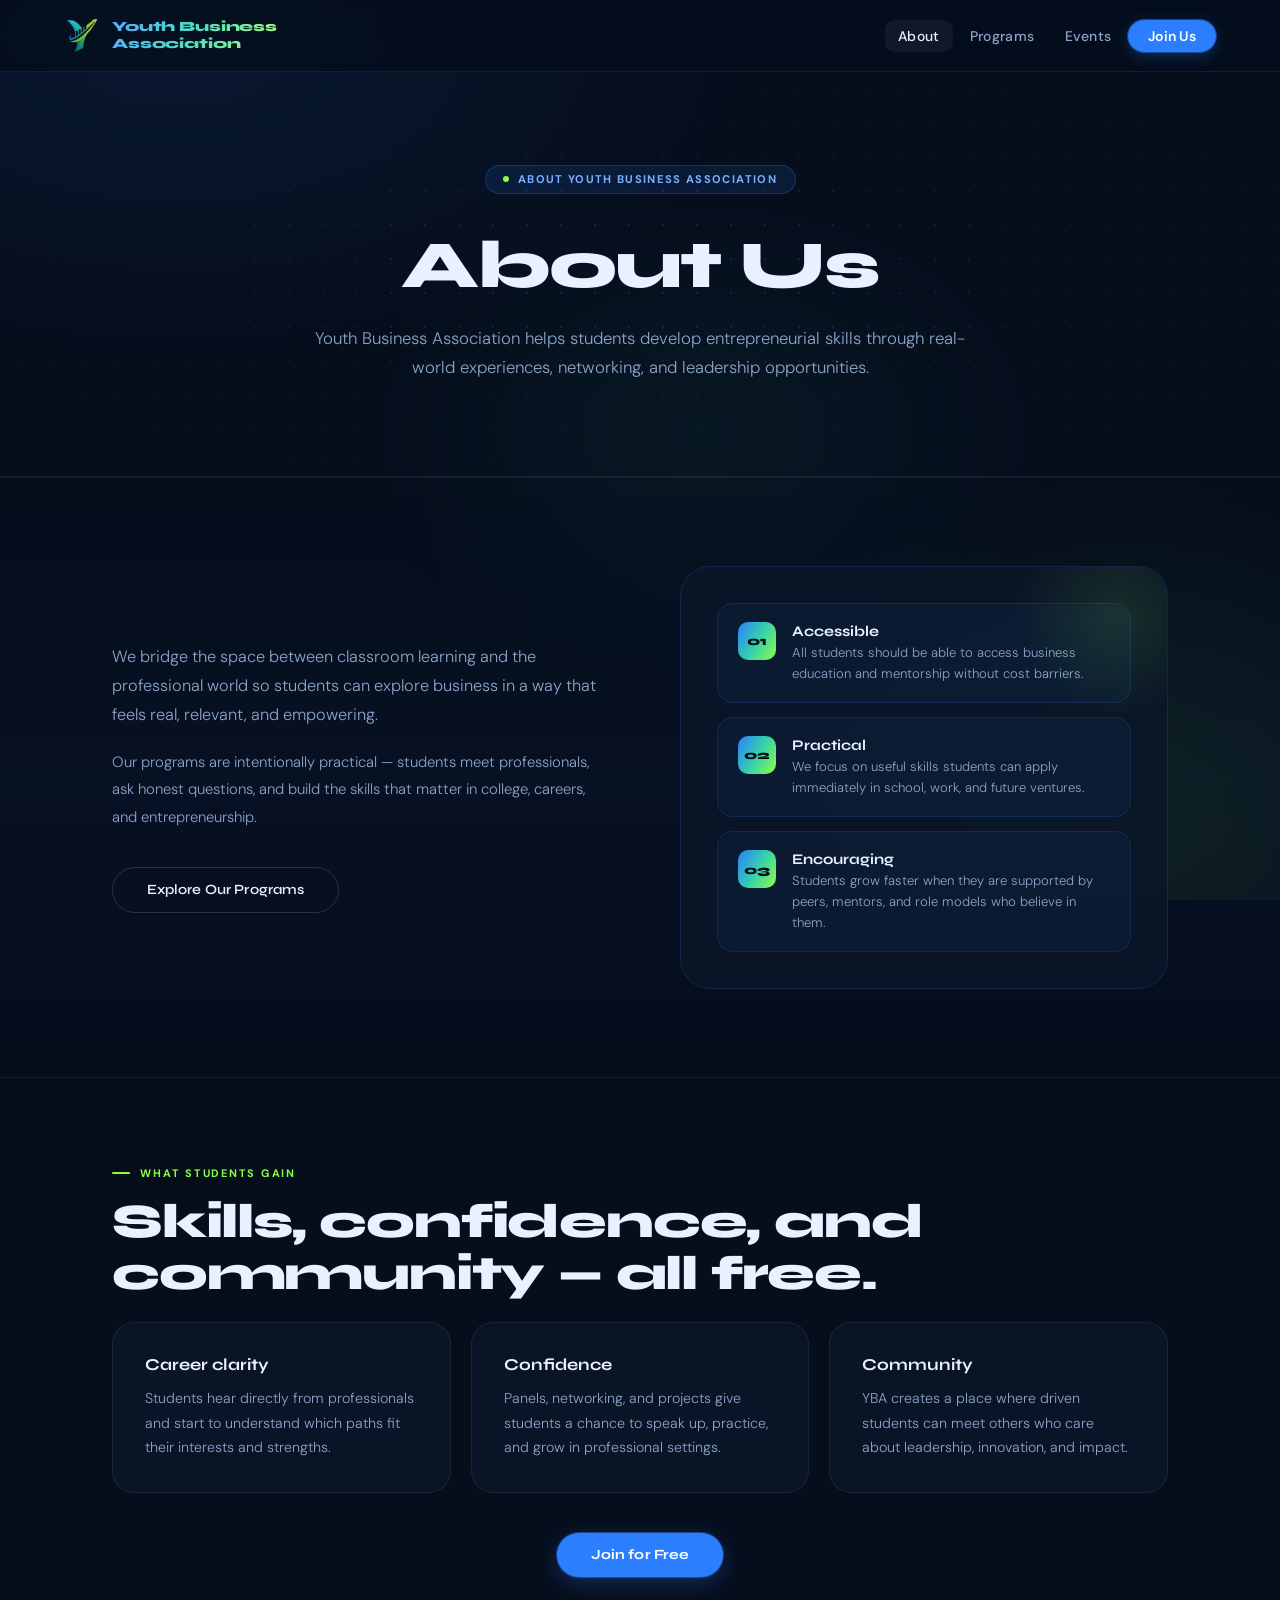
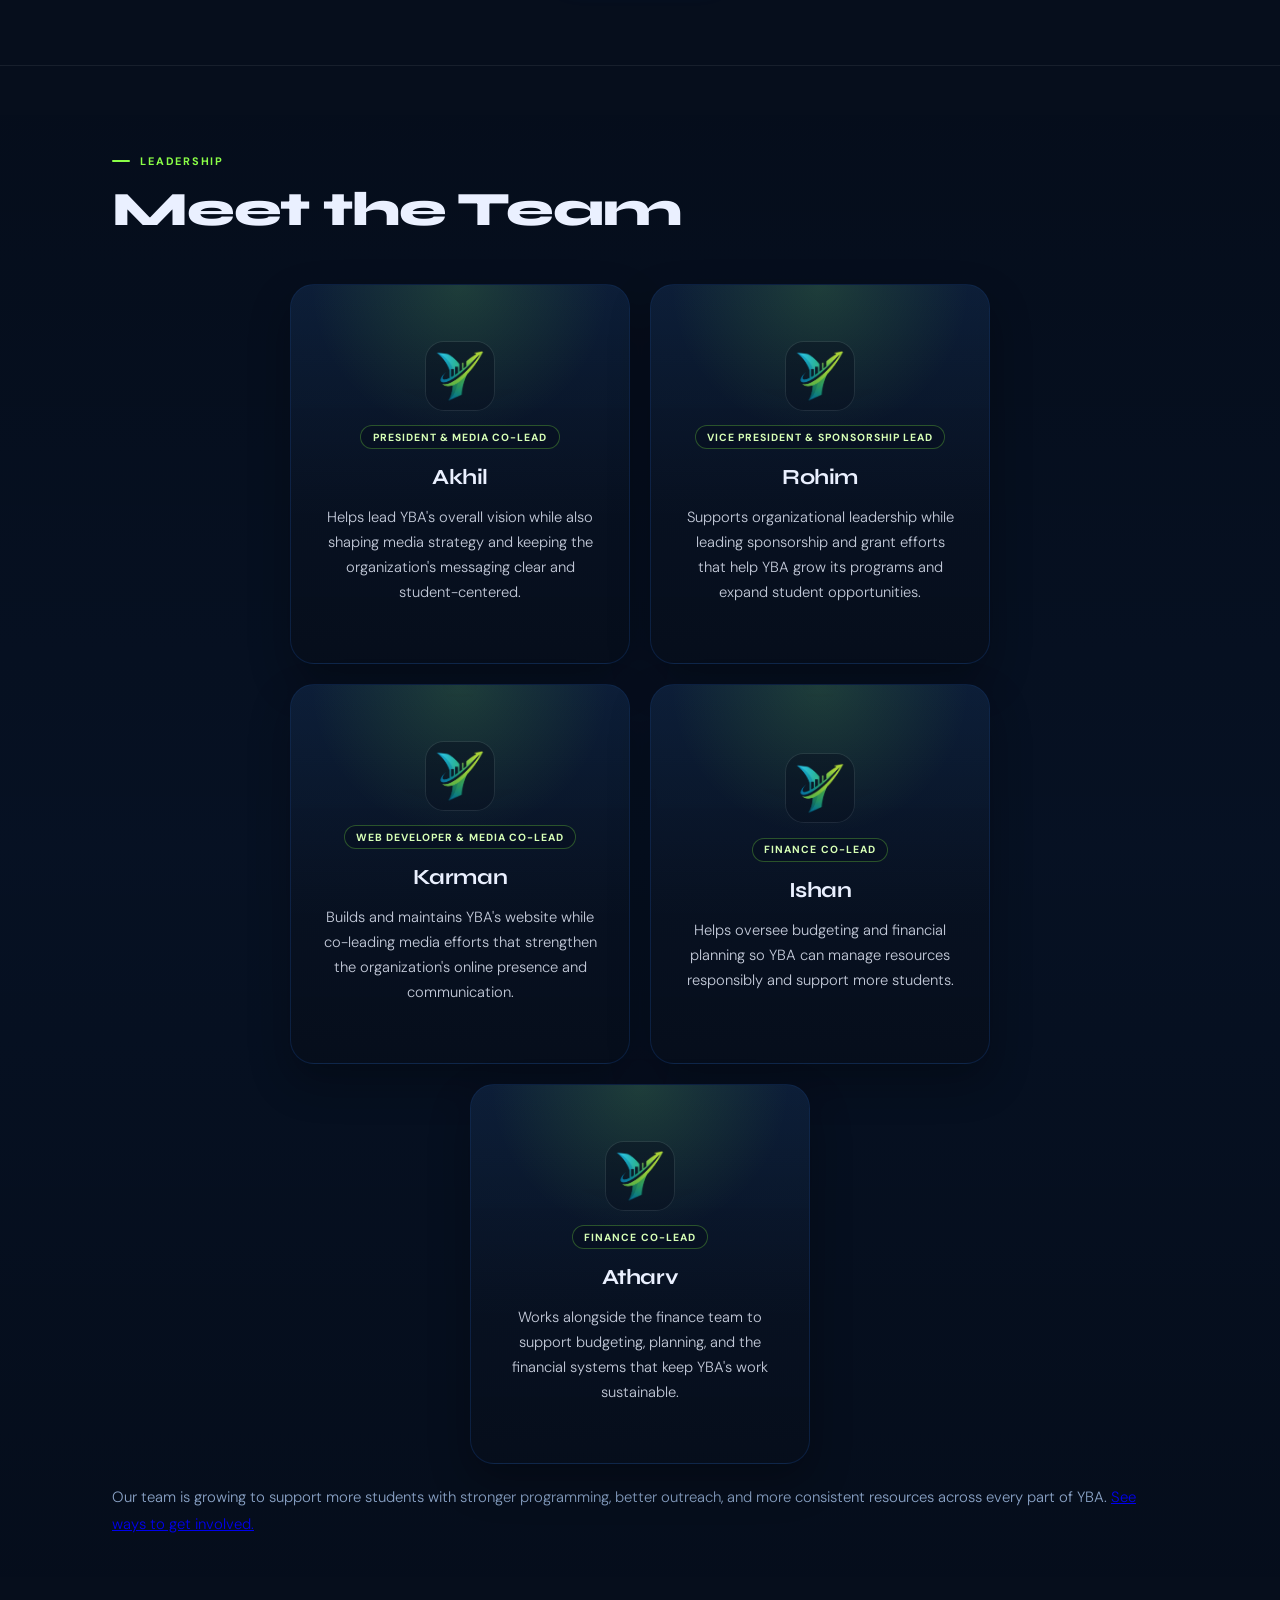
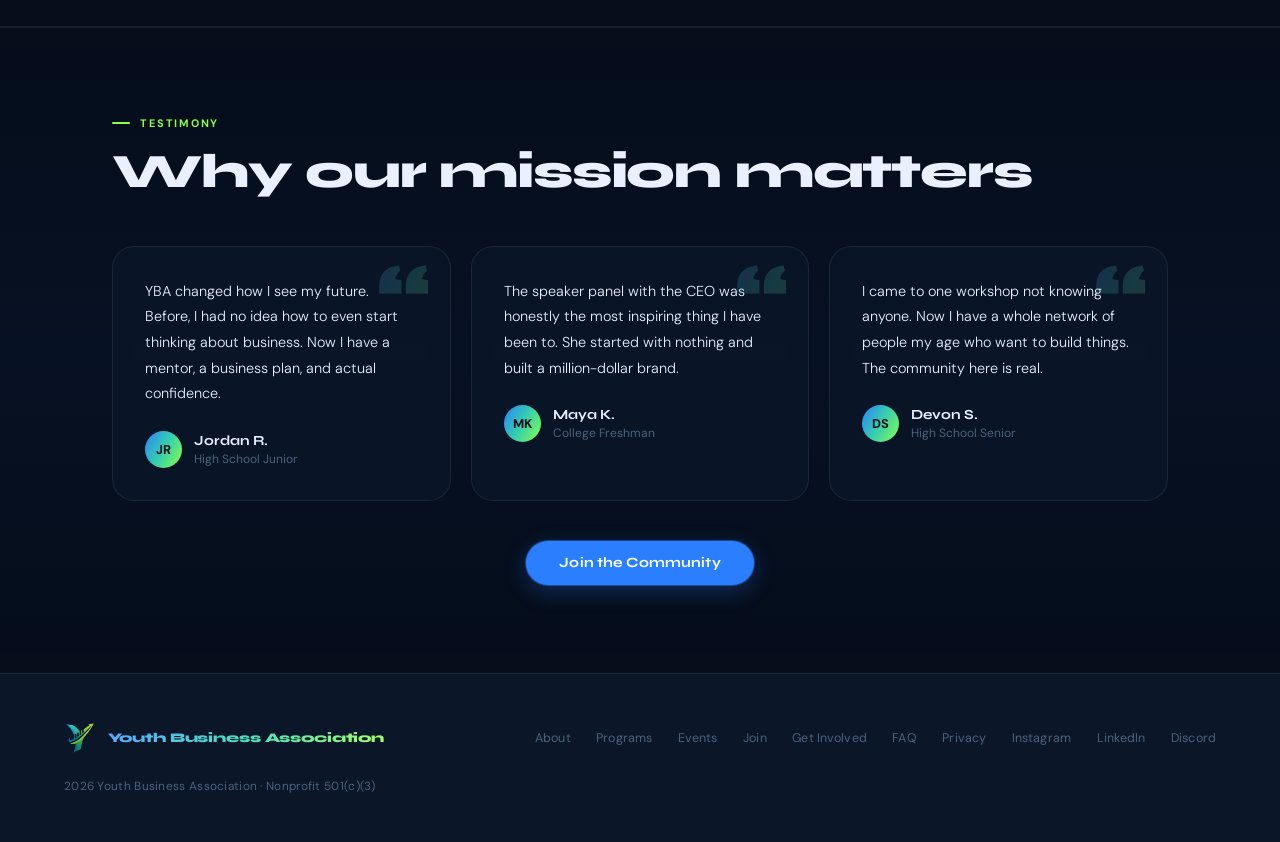
==== commit 58ea2068: "Update about.html" ====
--- a/about.html
+++ b/about.html
@@ -9,7 +9,7 @@
 <meta name="theme-color" content="#0a1628">
 <link rel="canonical" href="https://youthbizassociation.github.io/yba/about.html">
 <meta property="og:title" content="About YBA | Youth Business Association">
-<meta property="og:description" content="Learn about Youth Business Association — a free nonprofit helping students build confidence, business skills, and real-world readiness through mentorship, workshops, and community.">
+<meta property="og:description" content="Learn about Youth Business Association — a free nonprofit helping students build confidence, business skills, and real-world readiness.">
 <meta property="og:type" content="website">
 <meta property="og:url" content="https://youthbizassociation.github.io/yba/about.html">
 <meta property="og:image" content="https://youthbizassociation.github.io/yba/images/logo-cropped.png">
@@ -19,7 +19,7 @@
 <meta property="og:site_name" content="Youth Business Association">
 <meta name="twitter:card" content="summary_large_image">
 <meta name="twitter:title" content="About YBA | Youth Business Association">
-<meta name="twitter:description" content="Learn about Youth Business Association — a free nonprofit helping students build confidence, business skills, and real-world readiness through mentorship, workshops, and community.">
+<meta name="twitter:description" content="Learn about Youth Business Association — a free nonprofit helping students build confidence, business skills, and real-world readiness.">
 <meta name="twitter:image" content="https://youthbizassociation.github.io/yba/images/logo-cropped.png">
 <title>About YBA | Youth Business Association</title>
 <link rel="icon" type="image/png" href="images/logo-cropped.png">
@@ -36,7 +36,6 @@
   "@type": "AboutPage",
   "name": "About Youth Business Association",
   "url": "https://youthbizassociation.github.io/yba/about.html",
-  "description": "Youth Business Association is a free student-centered nonprofit focused on making business education more accessible, engaging, and useful for young people who want to lead, create, and make an impact.",
   "publisher": {
     "@type": "Organization",
     "name": "Youth Business Association",
@@ -56,16 +55,22 @@
 <body data-page="about">
 <nav aria-label="Primary">
   <a href="index.html" class="nav-logo" aria-label="Youth Business Association home">
-    <img class="brand-mark" src="images/logo-cropped.png" alt="Youth Business Association logo" width="46" height="46" decoding="async">
+    <img class="brand-mark" src="images/logo-cropped.png" alt="" width="46" height="46" decoding="async">
     <div class="nav-brand">Youth Business<br>Association</div>
   </a>
   <div class="nav-actions">
-    <button class="nav-toggle" type="button" aria-expanded="false" aria-controls="primary-nav">Menu</button>
-    <ul class="nav-links" id="primary-nav">
+    <button class="nav-toggle" type="button" aria-expanded="false" aria-controls="primary-nav" aria-label="Toggle navigation menu">
+      <div class="nav-toggle__icon" aria-hidden="true">
+        <span></span>
+        <span></span>
+        <span></span>
+      </div>
+    </button>
+    <ul class="nav-links" id="primary-nav" role="list">
       <li><a href="about.html">About</a></li>
       <li><a href="programs.html">Programs</a></li>
       <li><a href="events.html">Events</a></li>
-      <li><a href="impact.html">Impact</a></li>
+
       <li><a href="join.html" class="nav-cta">Join Us</a></li>
     </ul>
   </div>
@@ -76,8 +81,8 @@
     <div class="hero-grid" aria-hidden="true"></div>
     <div class="section-inner page-hero-inner">
       <div class="hero-badge"><span aria-hidden="true"></span> About Youth Business Association</div>
-      <h1>Building access, confidence, and real-world business readiness.</h1>
-      <p>YBA exists to help students move from curiosity to capability through mentorship, practical learning, and community.</p>
+      <h1>About Us</h1>
+      <p>Youth Business Association helps students develop entrepreneurial skills through real-world experiences, networking, and leadership opportunities.</p>
     </div>
   </section>
 
@@ -85,11 +90,9 @@
     <div class="section-inner">
       <div class="mission-grid">
         <div>
-          <div class="section-label">Who We Are</div>
-          <h2 class="section-title">A nonprofit designed to connect students with opportunity.</h2>
           <p class="section-sub">We bridge the space between classroom learning and the professional world so students can explore business in a way that feels real, relevant, and empowering.</p>
-          <p class="mission-copy">Our programs are intentionally practical. Students meet professionals, ask honest questions, build foundational knowledge, and practice the kinds of communication and problem-solving skills that matter in college, careers, and entrepreneurship. Explore our <a href="programs.html">student programs</a> or see the <a href="impact.html">impact we've made so far</a>.</p>
-          <p class="mission-copy">Youth Business Association is a student-centered nonprofit focused on making business education more accessible, engaging, and useful for young people who want to lead, create, and make an impact.</p>
+          <p class="mission-copy">Our programs are intentionally practical &mdash; students meet professionals, ask honest questions, and build the skills that matter in college, careers, and entrepreneurship.</p>
+          <a href="programs.html" class="btn-outline mission-cta">Explore Our Programs</a>
         </div>
         <div class="mission-visual reveal">
           <div class="pillars">
@@ -123,7 +126,7 @@
   <section>
     <div class="section-inner">
       <div class="section-label">What Students Gain</div>
-      <h2 class="section-title">Skills, confidence, and community — all free.</h2>
+      <h2 class="section-title">Skills, confidence, and community &mdash; all free.</h2>
       <div class="feature-grid">
         <article class="feature-card reveal">
           <h3>Career clarity</h3>
@@ -135,8 +138,11 @@
         </article>
         <article class="feature-card reveal">
           <h3>Community</h3>
-          <p>YBA creates a place where driven students can meet others who care about leadership, innovation, and impact. <a href="join.html">Join for free today.</a></p>
-        </article>
+          <p>YBA creates a place where driven students can meet others who care about leadership, innovation, and impact.</p>
+        </article>
+      </div>
+      <div class="section-actions">
+        <a href="join.html" class="btn-primary">Join for Free</a>
       </div>
     </div>
   </section>
@@ -145,70 +151,54 @@
     <div class="section-inner">
       <div class="section-label">Leadership</div>
       <h2 class="section-title">Meet the Team</h2>
-      <p class="section-sub">Strong youth organizations are built on visible leadership, clear values, and student leaders who know how to turn ideas into action. Meet the team helping guide YBA's programs, outreach, finances, and media presence.</p>
       <div class="leadership-grid">
-        <article class="e-card playing reveal leadership-card">
-          <div class="image" aria-hidden="true"></div>
-          <div class="wave wave-1" aria-hidden="true"></div>
-          <div class="wave wave-2" aria-hidden="true"></div>
-          <div class="wave wave-3" aria-hidden="true"></div>
-          <div class="infotop">
-            <img src="images/logo-cropped.png" alt="Akhil, President and Media Co-Lead at Youth Business Association" class="icon leadership-logo" width="64" height="64" decoding="async">
+        <article class="e-card reveal leadership-card">
+          <div class="image" aria-hidden="true"></div>
+          <div class="infotop">
+            <img src="images/logo-cropped.png" alt="Akhil, President and Media Co-Lead at Youth Business Association" class="icon leadership-logo" width="64" height="64" decoding="async" loading="lazy">
             <div class="leadership-role">President &amp; Media Co-Lead</div>
             <div class="name">Akhil</div>
-            <p class="leadership-summary">Helps lead YBA's overall vision while also shaping media strategy and keeping the organization's messaging clear, active, and student-centered.</p>
-          </div>
-        </article>
-        <article class="e-card playing reveal leadership-card">
-          <div class="image" aria-hidden="true"></div>
-          <div class="wave wave-1" aria-hidden="true"></div>
-          <div class="wave wave-2" aria-hidden="true"></div>
-          <div class="wave wave-3" aria-hidden="true"></div>
-          <div class="infotop">
-            <img src="images/logo-cropped.png" alt="Rohim, Vice President and Sponsorship Lead at Youth Business Association" class="icon leadership-logo" width="64" height="64" decoding="async">
-            <div class="leadership-role">Vice President &amp; Sponsorship/Grant Lead</div>
+            <p class="leadership-summary">Helps lead YBA's overall vision while also shaping media strategy and keeping the organization's messaging clear and student-centered.</p>
+          </div>
+        </article>
+        <article class="e-card reveal leadership-card">
+          <div class="image" aria-hidden="true"></div>
+          <div class="infotop">
+            <img src="images/logo-cropped.png" alt="Rohim, Vice President and Sponsorship Lead at Youth Business Association" class="icon leadership-logo" width="64" height="64" decoding="async" loading="lazy">
+            <div class="leadership-role">Vice President &amp; Sponsorship Lead</div>
             <div class="name">Rohim</div>
             <p class="leadership-summary">Supports organizational leadership while leading sponsorship and grant efforts that help YBA grow its programs and expand student opportunities.</p>
           </div>
         </article>
-        <article class="e-card playing reveal leadership-card">
-          <div class="image" aria-hidden="true"></div>
-          <div class="wave wave-1" aria-hidden="true"></div>
-          <div class="wave wave-2" aria-hidden="true"></div>
-          <div class="wave wave-3" aria-hidden="true"></div>
-          <div class="infotop">
-            <img src="images/logo-cropped.png" alt="Karman, Web Developer and Media Co-Lead at Youth Business Association" class="icon leadership-logo" width="64" height="64" decoding="async">
+        <article class="e-card reveal leadership-card">
+          <div class="image" aria-hidden="true"></div>
+          <div class="infotop">
+            <img src="images/logo-cropped.png" alt="Karman, Web Developer and Media Co-Lead at Youth Business Association" class="icon leadership-logo" width="64" height="64" decoding="async" loading="lazy">
             <div class="leadership-role">Web Developer &amp; Media Co-Lead</div>
             <div class="name">Karman</div>
             <p class="leadership-summary">Builds and maintains YBA's website while co-leading media efforts that strengthen the organization's online presence and communication.</p>
           </div>
         </article>
-        <article class="e-card playing reveal leadership-card">
-          <div class="image" aria-hidden="true"></div>
-          <div class="wave wave-1" aria-hidden="true"></div>
-          <div class="wave wave-2" aria-hidden="true"></div>
-          <div class="wave wave-3" aria-hidden="true"></div>
-          <div class="infotop">
-            <img src="images/logo-cropped.png" alt="Ishan, Finance Co-Lead at Youth Business Association" class="icon leadership-logo" width="64" height="64" decoding="async">
+        <article class="e-card reveal leadership-card">
+          <div class="image" aria-hidden="true"></div>
+          <div class="infotop">
+            <img src="images/logo-cropped.png" alt="Ishan, Finance Co-Lead at Youth Business Association" class="icon leadership-logo" width="64" height="64" decoding="async" loading="lazy">
             <div class="leadership-role">Finance Co-Lead</div>
             <div class="name">Ishan</div>
-            <p class="leadership-summary">Helps oversee budgeting and financial planning so YBA can manage resources responsibly and support more students through its programs.</p>
-          </div>
-        </article>
-        <article class="e-card playing reveal leadership-card">
-          <div class="image" aria-hidden="true"></div>
-          <div class="wave wave-1" aria-hidden="true"></div>
-          <div class="wave wave-2" aria-hidden="true"></div>
-          <div class="wave wave-3" aria-hidden="true"></div>
-          <div class="infotop">
-            <img src="images/logo-cropped.png" alt="Atharv, Finance Co-Lead at Youth Business Association" class="icon leadership-logo" width="64" height="64" decoding="async">
+            <p class="leadership-summary">Helps oversee budgeting and financial planning so YBA can manage resources responsibly and support more students.</p>
+          </div>
+        </article>
+        <article class="e-card reveal leadership-card">
+          <div class="image" aria-hidden="true"></div>
+          <div class="infotop">
+            <img src="images/logo-cropped.png" alt="Atharv, Finance Co-Lead at Youth Business Association" class="icon leadership-logo" width="64" height="64" decoding="async" loading="lazy">
             <div class="leadership-role">Finance Co-Lead</div>
             <div class="name">Atharv</div>
             <p class="leadership-summary">Works alongside the finance team to support budgeting, planning, and the financial systems that keep YBA's work sustainable.</p>
           </div>
         </article>
       </div>
-      <p class="mission-copy">Our team is growing to support more students with stronger programming, better outreach, and more consistent resources across every part of YBA. Interested in supporting us? <a href="get-involved.html">See ways to get involved.</a></p>
+      <p class="mission-copy">Our team is growing to support more students with stronger programming, better outreach, and more consistent resources across every part of YBA. <a href="get-involved.html">See ways to get involved.</a></p>
     </div>
   </section>
 
@@ -228,7 +218,7 @@
           </div>
         </div>
         <div class="testimonial-card reveal">
-          <div class="testimonial-text">The speaker panel with the CEO was honestly the most inspiring thing I have been to. She started with nothing and built a million-dollar brand. That is not something you get in school.</div>
+          <div class="testimonial-text">The speaker panel with the CEO was honestly the most inspiring thing I have been to. She started with nothing and built a million-dollar brand.</div>
           <div class="testimonial-author">
             <div class="author-avatar">MK</div>
             <div>
@@ -257,14 +247,13 @@
 
 <footer>
   <div class="footer-logo">
-    <img src="images/logo-cropped.png" alt="Youth Business Association logo" width="36" height="36" decoding="async">
+    <img src="images/logo-cropped.png" alt="" width="36" height="36" decoding="async">
     <div class="footer-brand">Youth Business Association</div>
   </div>
   <div class="footer-links">
     <a href="about.html">About</a>
     <a href="programs.html">Programs</a>
     <a href="events.html">Events</a>
-    <a href="impact.html">Impact</a>
     <a href="join.html">Join</a>
     <a href="get-involved.html">Get Involved</a>
     <a href="faq.html">FAQ</a>
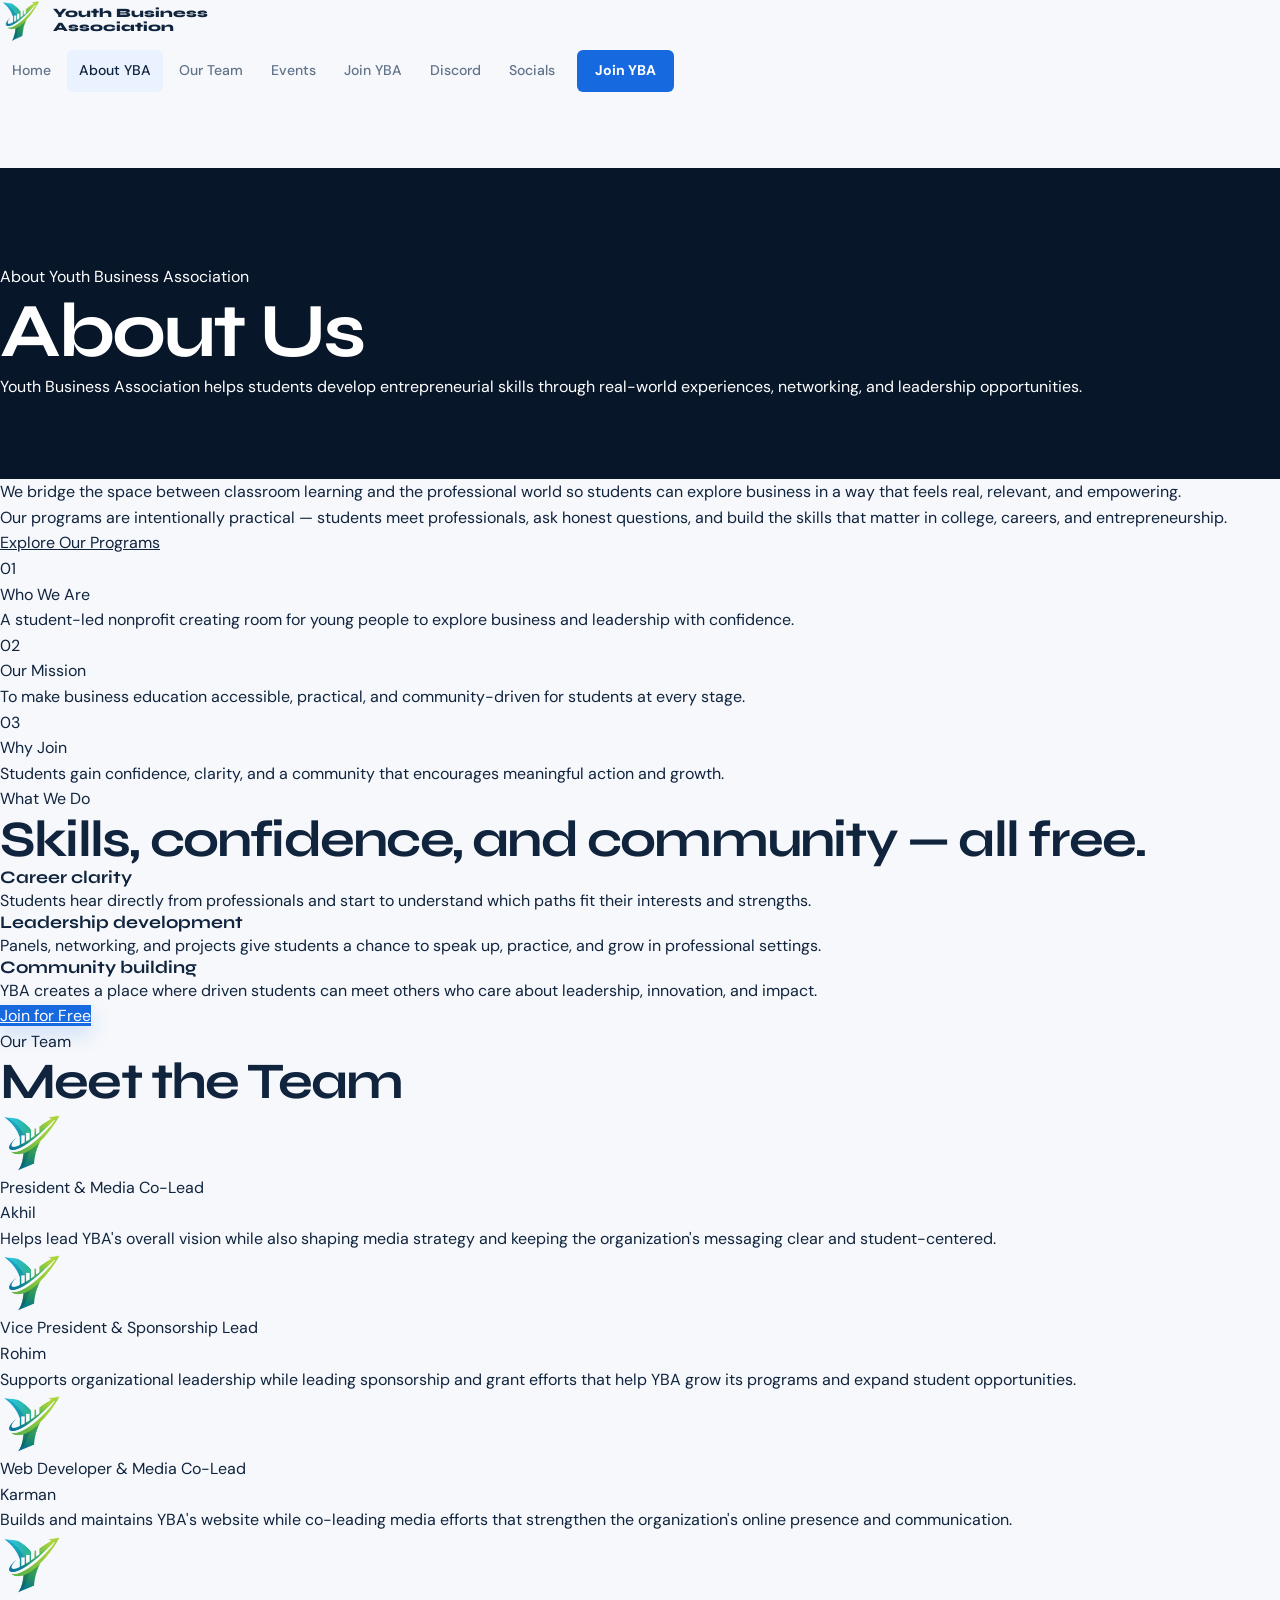
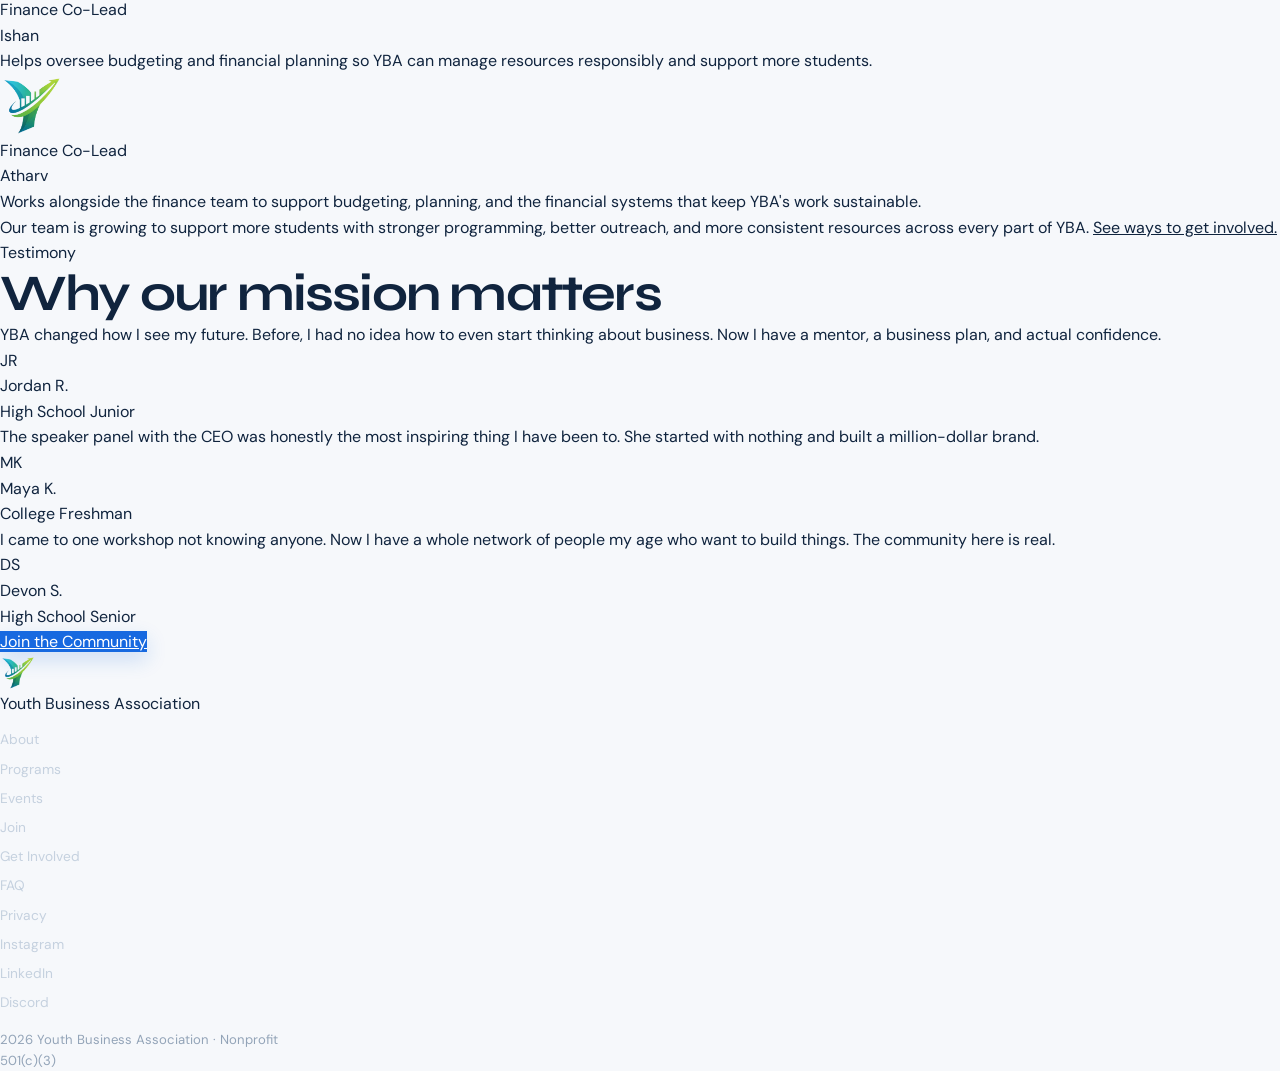
==== commit 0029778e: "FIX" ====
--- a/about.html
+++ b/about.html
@@ -67,11 +67,14 @@
       </div>
     </button>
     <ul class="nav-links" id="primary-nav" role="list">
-      <li><a href="about.html">About</a></li>
-      <li><a href="programs.html">Programs</a></li>
+      <li><a href="index.html">Home</a></li>
+      <li><a href="about.html">About YBA</a></li>
+      <li><a href="#team">Our Team</a></li>
       <li><a href="events.html">Events</a></li>
-
-      <li><a href="join.html" class="nav-cta">Join Us</a></li>
+      <li><a href="join.html">Join YBA</a></li>
+      <li><a href="discord.html">Discord</a></li>
+      <li><a href="https://www.instagram.com/youth_business.a" target="_blank" rel="noopener noreferrer">Socials</a></li>
+      <li><a href="join.html" class="nav-cta">Join YBA</a></li>
     </ul>
   </div>
 </nav>
@@ -86,7 +89,7 @@
     </div>
   </section>
 
-  <section class="mission">
+  <section class="mission" id="who-we-are">
     <div class="section-inner">
       <div class="mission-grid">
         <div>
@@ -99,22 +102,22 @@
             <div class="pillar">
               <div class="pillar-icon" aria-hidden="true">01</div>
               <div>
-                <div class="pillar-title">Accessible</div>
-                <div class="pillar-desc">All students should be able to access business education and mentorship without cost barriers.</div>
+                <div class="pillar-title">Who We Are</div>
+                <div class="pillar-desc">A student-led nonprofit creating room for young people to explore business and leadership with confidence.</div>
               </div>
             </div>
             <div class="pillar">
               <div class="pillar-icon" aria-hidden="true">02</div>
               <div>
-                <div class="pillar-title">Practical</div>
-                <div class="pillar-desc">We focus on useful skills students can apply immediately in school, work, and future ventures.</div>
+                <div class="pillar-title">Our Mission</div>
+                <div class="pillar-desc">To make business education accessible, practical, and community-driven for students at every stage.</div>
               </div>
             </div>
             <div class="pillar">
               <div class="pillar-icon" aria-hidden="true">03</div>
               <div>
-                <div class="pillar-title">Encouraging</div>
-                <div class="pillar-desc">Students grow faster when they are supported by peers, mentors, and role models who believe in them.</div>
+                <div class="pillar-title">Why Join</div>
+                <div class="pillar-desc">Students gain confidence, clarity, and a community that encourages meaningful action and growth.</div>
               </div>
             </div>
           </div>
@@ -125,7 +128,7 @@
 
   <section>
     <div class="section-inner">
-      <div class="section-label">What Students Gain</div>
+      <div class="section-label">What We Do</div>
       <h2 class="section-title">Skills, confidence, and community &mdash; all free.</h2>
       <div class="feature-grid">
         <article class="feature-card reveal">
@@ -133,11 +136,11 @@
           <p>Students hear directly from professionals and start to understand which paths fit their interests and strengths.</p>
         </article>
         <article class="feature-card reveal">
-          <h3>Confidence</h3>
+          <h3>Leadership development</h3>
           <p>Panels, networking, and projects give students a chance to speak up, practice, and grow in professional settings.</p>
         </article>
         <article class="feature-card reveal">
-          <h3>Community</h3>
+          <h3>Community building</h3>
           <p>YBA creates a place where driven students can meet others who care about leadership, innovation, and impact.</p>
         </article>
       </div>
@@ -148,8 +151,8 @@
   </section>
 
   <section class="mission">
-    <div class="section-inner">
-      <div class="section-label">Leadership</div>
+    <div class="section-inner" id="team">
+      <div class="section-label">Our Team</div>
       <h2 class="section-title">Meet the Team</h2>
       <div class="leadership-grid">
         <article class="e-card reveal leadership-card">
--- a/styles.css
+++ b/styles.css
@@ -1,1447 +1,505 @@
-/* ============================================================
-   Youth Business Association â€” Redesigned Stylesheet
-   Design direction: editorial dark, premium nonprofit
-   Fonts: Syne (headings) + DM Sans (body)
-   ============================================================ */
-
-/* â”€â”€ Variables â”€â”€ */
 :root {
-  --navy:            #060E1C;
-  --navy-2:          #0B1729;
-  --navy-3:          #0F2040;
-  --navy-card:       rgba(11, 23, 41, 0.85);
-  --navy-card-solid: #0B1729;
-
-  --accent:        #2B7FFF;
-  --accent-2:      #1A6EF0;
-  --accent-dim:    rgba(43, 127, 255, 0.12);
-  --accent-border: rgba(43, 127, 255, 0.26);
-
-  --spark:        #8AFF47;
-  --spark-dim:    rgba(138, 255, 71, 0.10);
-  --spark-border: rgba(138, 255, 71, 0.26);
-
-  --grad:      linear-gradient(120deg, #2B7FFF 0%, #35CFAE 50%, #8AFF47 100%);
-  --grad-text: linear-gradient(120deg, #5BA8FF 0%, #4FDFC0 50%, #A3FF6A 100%);
-
-  --text:   #EAF0FF;
-  --text-2: #8BA4C8;
-  --text-3: #4A617E;
-
-  --border:       rgba(43, 127, 255, 0.16);
-  --border-2:     rgba(255, 255, 255, 0.07);
-  --border-hover: rgba(43, 127, 255, 0.42);
-
-  --ff-head: "Syne", sans-serif;
-  --ff-body: "DM Sans", sans-serif;
-
-  --r-sm:   10px;
-  --r-md:   16px;
-  --r-lg:   22px;
-  --r-xl:   30px;
-  --r-pill: 100px;
-}
-
-/* â”€â”€ Reset â”€â”€ */
-*, *::before, *::after { box-sizing: border-box; margin: 0; padding: 0; }
+  --ink: #10243e;
+  --ink-deep: #071629;
+  --muted: #60738b;
+  --muted-light: #93a4b8;
+  --paper: #f6f8fb;
+  --white: #ffffff;
+  --line: #dce5ee;
+  --blue: #1769e0;
+  --blue-dark: #0f4eaf;
+  --green: #9bd54e;
+  --green-dark: #527f1d;
+  --blue-soft: #eaf2ff;
+  --green-soft: #f0f8e6;
+  --shadow: 0 18px 50px rgba(16, 36, 62, 0.1);
+  --radius: 8px;
+  --font-display: "Syne", sans-serif;
+  --font-body: "DM Sans", sans-serif;
+}
+
+* { box-sizing: border-box; margin: 0; padding: 0; }
 html { scroll-behavior: smooth; }
-
 body {
-  font-family: var(--ff-body);
-  background: var(--navy);
-  color: var(--text);
+  background: var(--paper);
+  color: var(--ink);
+  font-family: var(--font-body);
+  line-height: 1.6;
   overflow-x: hidden;
   -webkit-font-smoothing: antialiased;
 }
-
-body::before {
+img { display: block; max-width: 100%; }
+a { color: inherit; }
+button, input, select { font: inherit; }
+a:focus-visible, button:focus-visible, input:focus-visible, select:focus-visible {
+  outline: 3px solid var(--green);
+  outline-offset: 3px;
+}
+.sr-only {
+  position: absolute; width: 1px; height: 1px; padding: 0; margin: -1px;
+  overflow: hidden; clip: rect(0, 0, 0, 0); white-space: nowrap; border: 0;
+}
+
+/* Shared navigation */
+.site-nav {
+  position: fixed; inset: 0 0 auto; z-index: 20; height: 76px;
+  display: flex; align-items: center; justify-content: space-between;
+  padding: 0 clamp(1.25rem, 5vw, 4.5rem);
+  background: rgba(255, 255, 255, 0.94);
+  border-bottom: 1px solid rgba(220, 229, 238, 0.9);
+  backdrop-filter: blur(16px);
+}
+.nav-logo { display: inline-flex; align-items: center; gap: 0.7rem; text-decoration: none; }
+.brand-mark { width: 42px; height: 42px; border-radius: 7px; object-fit: cover; }
+.nav-brand { font-family: var(--font-display); font-size: 0.8rem; line-height: 1.08; font-weight: 800; color: var(--ink); }
+.nav-actions { display: flex; align-items: center; }
+.nav-links { display: flex; align-items: center; gap: 0.25rem; list-style: none; }
+.nav-links a {
+  display: inline-flex; align-items: center; min-height: 42px; padding: 0.55rem 0.75rem;
+  color: var(--muted); font-size: 0.88rem; font-weight: 500; text-decoration: none; border-radius: 6px;
+}
+.nav-links a:hover, .nav-links a.is-active { color: var(--ink); background: var(--blue-soft); }
+.nav-links .nav-cta { margin-left: 0.35rem; padding-inline: 1.15rem; color: var(--white); background: var(--blue); font-weight: 700; }
+.nav-links .nav-cta:hover, .nav-links .nav-cta.is-active { color: var(--white); background: var(--blue-dark); }
+.nav-toggle {
+  display: none; width: 44px; height: 44px; padding: 0; border: 1px solid var(--line); border-radius: 6px;
+  background: var(--white); cursor: pointer;
+}
+.nav-toggle__icon { display: grid; gap: 4px; width: 18px; margin: auto; }
+.nav-toggle__icon span { display: block; height: 2px; background: var(--ink); border-radius: 2px; }
+
+/* Typography and layout */
+.page-main { padding-top: 76px; }
+.container { width: min(1120px, calc(100% - 2.5rem)); margin: 0 auto; }
+.section { padding: 6.25rem 0; }
+.section--tint { background: var(--white); border-block: 1px solid var(--line); }
+.section-heading { max-width: 680px; margin-bottom: 2.5rem; }
+.section-heading.center { margin-inline: auto; text-align: center; }
+.eyebrow {
+  display: inline-flex; align-items: center; gap: 0.55rem; margin-bottom: 0.9rem;
+  color: var(--blue-dark); font-size: 0.72rem; font-weight: 800; letter-spacing: 0.13em; text-transform: uppercase;
+}
+.eyebrow::before { content: ""; width: 18px; height: 2px; background: var(--green-dark); }
+h1, h2, h3 { font-family: var(--font-display); line-height: 1.1; }
+h1 { font-size: clamp(2.8rem, 7vw, 6.5rem); letter-spacing: -0.04em; }
+h2 { font-size: clamp(2rem, 4vw, 3.35rem); letter-spacing: -0.035em; }
+h3 { font-size: 1.1rem; }
+.section-heading p, .lead { margin-top: 1rem; color: var(--muted); font-size: 1.05rem; line-height: 1.75; }
+.text-link { color: var(--blue-dark); font-weight: 700; text-decoration-thickness: 1px; text-underline-offset: 3px; }
+
+/* Buttons */
+.btn-row { display: flex; flex-wrap: wrap; gap: 0.75rem; align-items: center; }
+.btn {
+  display: inline-flex; align-items: center; justify-content: center; min-height: 46px; padding: 0.7rem 1.15rem;
+  border: 1px solid transparent; border-radius: 6px; font-size: 0.9rem; font-weight: 700; text-decoration: none; cursor: pointer;
+  transition: transform 180ms ease, background 180ms ease, border-color 180ms ease, color 180ms ease;
+}
+.btn:hover { transform: translateY(-2px); }
+.btn-primary { background: var(--blue); color: var(--white); box-shadow: 0 8px 20px rgba(23, 105, 224, 0.18); }
+.btn-primary:hover { background: var(--blue-dark); }
+.btn-secondary { background: var(--ink); color: var(--white); }
+.btn-secondary:hover { background: var(--ink-deep); }
+.btn-ghost { border-color: var(--line); background: var(--white); color: var(--ink); }
+.btn-ghost:hover { border-color: var(--blue); color: var(--blue-dark); }
+.btn-green { background: var(--green); color: var(--ink); }
+.btn-green:hover { background: #b0e36b; }
+
+/* Homepage */
+.hero {
+  position: relative; min-height: min(760px, calc(100vh - 76px)); display: flex; align-items: center; overflow: hidden;
+  background: var(--ink-deep); color: var(--white);
+}
+.hero::before {
+  content: ""; position: absolute; inset: 0; opacity: 0.22;
+  background-image: linear-gradient(rgba(255,255,255,0.08) 1px, transparent 1px), linear-gradient(90deg, rgba(255,255,255,0.08) 1px, transparent 1px);
+  background-size: 44px 44px; mask-image: linear-gradient(to bottom, black, transparent 88%);
+}
+.hero::after { content: ""; position: absolute; width: 520px; height: 520px; right: -180px; top: -150px; border: 1px solid rgba(155, 213, 78, 0.28); border-radius: 50%; box-shadow: 0 0 0 48px rgba(155,213,78,0.04), 0 0 0 96px rgba(155,213,78,0.03); }
+.hero-inner { position: relative; z-index: 1; width: min(1120px, calc(100% - 2.5rem)); margin: 0 auto; padding-block: 7rem; }
+.hero-copy { max-width: 760px; }
+.hero .eyebrow { color: var(--green); }
+.hero .eyebrow::before { background: var(--green); }
+.hero h1 { max-width: 700px; }
+.hero h1 span { color: var(--green); }
+.hero .lead { max-width: 620px; color: #c5d1df; font-size: clamp(1.02rem, 2vw, 1.2rem); }
+.hero .btn-row { margin-top: 2rem; }
+.hero .btn-ghost { border-color: rgba(255,255,255,0.3); background: transparent; color: var(--white); }
+.hero .btn-ghost:hover { border-color: var(--green); color: var(--green); }
+.hero-note { display: flex; gap: 0.6rem; align-items: center; margin-top: 2rem; color: #93a4b8; font-size: 0.82rem; }
+.hero-note strong { color: var(--green); }
+.quick-links { display: grid; grid-template-columns: repeat(3, 1fr); gap: 1rem; margin-top: -3.5rem; position: relative; z-index: 2; }
+.quick-link { display: block; padding: 1.35rem; background: var(--white); border: 1px solid var(--line); border-radius: var(--radius); box-shadow: var(--shadow); text-decoration: none; }
+.quick-link:hover { border-color: var(--blue); transform: translateY(-3px); transition: transform 180ms, border-color 180ms; }
+.quick-link .kicker { color: var(--blue-dark); font-size: 0.7rem; font-weight: 800; letter-spacing: 0.11em; text-transform: uppercase; }
+.quick-link h3 { margin-top: 0.45rem; }
+.quick-link p { margin-top: 0.35rem; color: var(--muted); font-size: 0.86rem; }
+.split { display: grid; grid-template-columns: minmax(0, 0.9fr) minmax(0, 1.1fr); gap: clamp(2rem, 7vw, 7rem); align-items: center; }
+.card-grid { display: grid; grid-template-columns: repeat(3, 1fr); gap: 1rem; }
+.info-card, .person-card, .event-card, .social-card, .faq-item, .policy-block { background: var(--white); border: 1px solid var(--line); border-radius: var(--radius); }
+.info-card { padding: 1.5rem; }
+.card-number { color: var(--blue); font-family: var(--font-display); font-size: 0.78rem; font-weight: 800; }
+.info-card h3 { margin-top: 1rem; }
+.info-card p { margin-top: 0.55rem; color: var(--muted); font-size: 0.9rem; line-height: 1.7; }
+.value-list { display: grid; gap: 0.75rem; }
+.value-item { display: flex; gap: 0.85rem; padding: 1rem; background: var(--white); border: 1px solid var(--line); border-radius: var(--radius); }
+.value-icon { display: grid; place-items: center; width: 30px; height: 30px; flex: 0 0 30px; background: var(--green-soft); color: var(--green-dark); border-radius: 50%; font-size: 0.75rem; font-weight: 800; }
+.value-item h3 { font-size: 0.98rem; }
+.value-item p { margin-top: 0.2rem; color: var(--muted); font-size: 0.86rem; }
+
+/* Page headers and reusable content */
+.page-hero { padding: 6rem 0 5rem; background: var(--ink-deep); color: var(--white); }
+.page-hero h1 { max-width: 800px; font-size: clamp(2.7rem, 6vw, 5rem); }
+.page-hero .lead { max-width: 660px; color: #c5d1df; }
+.page-hero .eyebrow { color: var(--green); }
+.page-hero .eyebrow::before { background: var(--green); }
+.section-intro { max-width: 680px; margin-bottom: 2.25rem; }
+.section-intro p { margin-top: 0.85rem; color: var(--muted); }
+.two-col-cards { display: grid; grid-template-columns: repeat(2, 1fr); gap: 1rem; }
+.feature-panel { padding: 1.75rem; background: var(--white); border: 1px solid var(--line); border-radius: var(--radius); }
+.feature-panel h3 { font-size: 1.25rem; }
+.feature-panel p { margin-top: 0.65rem; color: var(--muted); line-height: 1.75; }
+.team-grid { display: grid; grid-template-columns: repeat(3, 1fr); gap: 1rem; }
+.person-card { overflow: hidden; }
+.person-photo { aspect-ratio: 4 / 3; display: grid; place-items: center; padding: 1rem; background: #e8eef5; color: var(--muted); font-size: 0.75rem; font-weight: 800; letter-spacing: 0.1em; text-align: center; text-transform: uppercase; }
+.person-info { padding: 1.25rem; }
+.person-role { color: var(--blue-dark); font-size: 0.72rem; font-weight: 800; letter-spacing: 0.08em; text-transform: uppercase; }
+.person-info h3 { margin-top: 0.35rem; font-size: 1.3rem; }
+.person-info p { margin-top: 0.6rem; color: var(--muted); font-size: 0.9rem; line-height: 1.7; }
+.person-info .text-link { display: inline-block; margin-top: 0.85rem; font-size: 0.85rem; }
+.event-grid { display: grid; grid-template-columns: repeat(2, 1fr); gap: 1rem; }
+.event-card { overflow: hidden; }
+.event-image, .gallery-placeholder { display: grid; place-items: center; min-height: 180px; padding: 1.2rem; background: #e8eef5; color: var(--muted); font-size: 0.72rem; font-weight: 800; letter-spacing: 0.1em; text-align: center; text-transform: uppercase; }
+.event-content { padding: 1.35rem; }
+.event-status { color: var(--green-dark); font-size: 0.72rem; font-weight: 800; letter-spacing: 0.1em; text-transform: uppercase; }
+.event-content h3 { margin-top: 0.45rem; font-size: 1.3rem; }
+.event-meta { display: grid; gap: 0.3rem; margin-top: 0.7rem; color: var(--muted); font-size: 0.84rem; }
+.event-content p { margin-top: 0.7rem; color: var(--muted); font-size: 0.9rem; line-height: 1.7; }
+.event-content .btn { margin-top: 1rem; }
+.empty-state { padding: 2.5rem; background: var(--white); border: 1px dashed #aebdcb; border-radius: var(--radius); text-align: center; }
+.empty-state h2 { font-size: 1.8rem; }
+.empty-state p { max-width: 560px; margin: 0.75rem auto 0; color: var(--muted); }
+.gallery-grid { display: grid; grid-template-columns: repeat(4, 1fr); gap: 0.75rem; }
+.gallery-placeholder { min-height: 150px; border-radius: 6px; }
+.gallery-placeholder:first-child { grid-column: span 2; grid-row: span 2; }
+.cta-band { background: var(--blue); color: var(--white); }
+.cta-band .section-heading p { color: #d7e6ff; }
+.cta-band .btn-ghost { border-color: rgba(255,255,255,0.35); background: transparent; color: var(--white); }
+.cta-band .btn-ghost:hover { border-color: var(--green); color: var(--green); }
+.social-grid { display: grid; grid-template-columns: repeat(2, 1fr); gap: 1rem; }
+.social-card { padding: 1.5rem; }
+.social-card h3 { font-size: 1.3rem; }
+.social-card p { margin-top: 0.55rem; color: var(--muted); font-size: 0.9rem; line-height: 1.7; }
+.social-card .btn { margin-top: 1rem; }
+.discord-panel { display: grid; grid-template-columns: minmax(0, 1.15fr) minmax(260px, 0.85fr); gap: 2rem; align-items: stretch; padding: 2rem; background: var(--white); border: 1px solid var(--line); border-radius: var(--radius); }
+.discord-panel__side { display: flex; flex-direction: column; justify-content: center; padding: 1.5rem; background: var(--ink-deep); color: var(--white); border-radius: 6px; }
+.discord-panel__side p { margin-top: 0.65rem; color: #bdcada; font-size: 0.9rem; }
+.discord-panel__side .btn { margin-top: 1.25rem; align-self: flex-start; }
+.discord-list { display: grid; gap: 0.7rem; align-content: center; list-style: none; }
+.discord-list li { display: flex; gap: 0.7rem; align-items: flex-start; padding: 0.85rem 0; border-bottom: 1px solid var(--line); color: var(--muted); font-size: 0.92rem; }
+.discord-list li:last-child { border-bottom: 0; }
+.discord-list li::before { content: ""; width: 7px; height: 7px; margin-top: 0.45rem; flex: 0 0 7px; background: var(--green); border-radius: 50%; }
+
+/* Join form */
+.join-layout { display: grid; grid-template-columns: minmax(0, 0.8fr) minmax(0, 1.2fr); gap: 2rem; align-items: start; }
+.join-form-wrap { padding: 2rem; background: var(--white); border: 1px solid var(--line); border-radius: var(--radius); }
+.join-form { display: grid; grid-template-columns: repeat(2, 1fr); gap: 1rem; margin-top: 1.5rem; }
+.form-field { display: grid; gap: 0.4rem; }
+.form-field--wide { grid-column: 1 / -1; }
+.form-field label { color: var(--ink); font-size: 0.82rem; font-weight: 700; }
+.form-field input, .form-field select { width: 100%; min-height: 46px; padding: 0.7rem 0.8rem; border: 1px solid #c8d5e1; border-radius: 5px; background: var(--white); color: var(--ink); }
+.form-field input:focus, .form-field select:focus { border-color: var(--blue); outline: 0; box-shadow: 0 0 0 3px rgba(23,105,224,0.12); }
+.join-form .btn { grid-column: 1 / -1; justify-self: start; }
+.join-status { grid-column: 1 / -1; min-height: 1.4rem; margin-top: 0.25rem; font-size: 0.86rem; }
+.join-status.is-error { color: #b42318; }
+.join-status.is-success { color: var(--green-dark); }
+.join-note { margin-top: 0.85rem; color: var(--muted); font-size: 0.78rem; }
+.join-referral-note { margin-top: 1rem; padding: 0.8rem; background: var(--green-soft); color: var(--green-dark); border-radius: 5px; font-size: 0.86rem; }
+
+/* Footer and motion */
+.site-footer { padding: 3rem 0 2rem; background: var(--ink-deep); color: var(--white); }
+.footer-grid { display: grid; grid-template-columns: 1.2fr 1fr 1fr; gap: 2rem; }
+.footer-brand-lockup { display: inline-flex; align-items: center; gap: 0.7rem; }
+.footer-brand-lockup img { width: 38px; height: 38px; border-radius: 6px; }
+.footer-brand-lockup strong { font-family: var(--font-display); font-size: 0.85rem; line-height: 1.1; }
+.footer-copy { margin-top: 1rem; max-width: 300px; color: var(--muted-light); font-size: 0.82rem; }
+.footer-col h3 { color: var(--green); font-family: var(--font-body); font-size: 0.72rem; font-weight: 800; letter-spacing: 0.13em; text-transform: uppercase; }
+.footer-links { display: grid; gap: 0.45rem; margin-top: 0.75rem; }
+.footer-links a { width: fit-content; color: #c5d1df; font-size: 0.86rem; text-decoration: none; }
+.footer-links a:hover { color: var(--green); }
+.footer-bottom { display: flex; justify-content: space-between; gap: 1rem; margin-top: 2.5rem; padding-top: 1rem; border-top: 1px solid rgba(255,255,255,0.12); color: var(--muted-light); font-size: 0.75rem; }
+.reveal { opacity: 0; transform: translateY(12px); transition: opacity 500ms ease, transform 500ms ease; }
+.reveal.visible { opacity: 1; transform: none; }
+@media (prefers-reduced-motion: reduce) { html { scroll-behavior: auto; } *, *::before, *::after { animation-duration: 0.01ms !important; transition-duration: 0.01ms !important; } .reveal { opacity: 1; transform: none; } }
+
+@media (max-width: 900px) {
+  .nav-toggle { display: block; }
+  .nav-links { display: none; position: absolute; left: 1.25rem; right: 1.25rem; top: 68px; padding: 0.6rem; flex-direction: column; align-items: stretch; background: var(--white); border: 1px solid var(--line); border-radius: 6px; box-shadow: var(--shadow); }
+  .nav-links.open { display: flex; }
+  .nav-links a { justify-content: space-between; min-height: 44px; }
+  .nav-links .nav-cta { margin: 0.3rem 0 0; justify-content: center; }
+  .split, .join-layout, .discord-panel { grid-template-columns: 1fr; }
+  .team-grid { grid-template-columns: repeat(2, 1fr); }
+  .footer-grid { grid-template-columns: 1fr 1fr; }
+  .footer-grid > :first-child { grid-column: 1 / -1; }
+}
+@media (max-width: 640px) {
+  .container, .hero-inner { width: min(100% - 2rem, 1120px); }
+  .section { padding: 4.5rem 0; }
+  .hero-inner { padding-block: 5.5rem; }
+  .hero h1 { font-size: clamp(2.7rem, 15vw, 4.3rem); }
+  .hero::after { width: 300px; height: 300px; right: -170px; top: 20px; }
+  .quick-links, .card-grid, .team-grid, .event-grid, .two-col-cards, .social-grid { grid-template-columns: 1fr; }
+  .quick-links { margin-top: 1rem; }
+  .gallery-grid { grid-template-columns: repeat(2, 1fr); }
+  .gallery-placeholder:first-child { grid-column: span 2; grid-row: span 1; }
+  .join-form { grid-template-columns: 1fr; }
+  .form-field--wide, .join-form .btn, .join-status { grid-column: auto; }
+  .join-form .btn { width: 100%; }
+  .footer-grid { grid-template-columns: 1fr; }
+  .footer-grid > :first-child { grid-column: auto; }
+  .footer-bottom { flex-direction: column; }
+}
+
+/* YBA redesign additions */
+.yba-hero {
+  position: relative;
+  overflow: hidden;
+  background: linear-gradient(135deg, var(--ink-deep) 0%, #0d1c2d 100%);
+  color: var(--white);
+}
+.yba-hero__inner {
+  position: relative;
+  z-index: 1;
+  display: grid;
+  grid-template-columns: minmax(0, 1.15fr) minmax(280px, 0.85fr);
+  gap: 2rem;
+  align-items: center;
+  min-height: 620px;
+  padding-block: 6rem;
+}
+.yba-hero__inner::before {
   content: "";
+  position: absolute;
+  inset: 0 auto auto 50%;
+  width: 500px;
+  height: 500px;
+  border: 1px solid rgba(155, 213, 78, 0.3);
+  border-radius: 50%;
+  transform: translateX(-50%);
+  pointer-events: none;
+}
+.yba-hero__content h1 {
+  max-width: 700px;
+  margin-top: 0.5rem;
+  font-size: clamp(3rem, 6vw, 6rem);
+  letter-spacing: -0.05em;
+}
+.yba-hero__content h1 span {
+  display: block;
+  color: var(--green);
+  font-size: clamp(1.2rem, 2vw, 2.25rem);
+  letter-spacing: -0.03em;
+}
+.yba-hero__content .lead {
+  max-width: 620px;
+  margin-top: 1rem;
+  color: #d1dbea;
+  font-size: 1.08rem;
+}
+.hero-note {
+  margin-top: 1.5rem;
+  color: var(--muted-light);
+  font-size: 0.82rem;
+}
+.hero-note strong {
+  color: var(--green);
+}
+.yba-hero__panel {
+  display: flex;
+  justify-content: center;
+}
+.yba-panel-card {
+  width: min(100%, 420px);
+  padding: 1.5rem;
+  background: rgba(255, 255, 255, 0.04);
+  border: 1px solid rgba(255, 255, 255, 0.12);
+  border-radius: 18px;
+  box-shadow: 0 16px 40px rgba(6, 17, 30, 0.28);
+}
+.panel-kicker {
+  color: var(--green);
+  font-size: 0.72rem;
+  font-weight: 800;
+  letter-spacing: 0.14em;
+  text-transform: uppercase;
+}
+.yba-panel-card ul {
+  margin-top: 1rem;
+  padding-left: 1.1rem;
+  color: #dfeaf6;
+  line-height: 1.9;
+}
+.section-heading {
+  margin-bottom: 2rem;
+}
+.split-grid {
+  display: grid;
+  grid-template-columns: minmax(0, 1.1fr) minmax(0, 0.9fr);
+  gap: 1.25rem;
+  align-items: start;
+}
+.feature-panel {
+  padding: 1.75rem;
+  background: var(--white);
+  border: 1px solid var(--line);
+  border-radius: 18px;
+  box-shadow: 0 14px 30px rgba(16, 36, 62, 0.05);
+}
+.feature-panel p {
+  color: var(--muted);
+  line-height: 1.8;
+}
+.mini-grid {
+  display: grid;
+  grid-template-columns: repeat(2, minmax(0, 1fr));
+  gap: 0.9rem;
+  margin-bottom: 1.5rem;
+}
+.mini-card {
+  display: flex;
+  flex-direction: column;
+  gap: 0.5rem;
+  min-height: 120px;
+  padding: 1rem;
+  background: linear-gradient(180deg, #edf5ff 0%, #f8fbff 100%);
+  border: 1px solid var(--line);
+  border-radius: 12px;
+}
+.mini-card span {
+  color: var(--blue-dark);
+  font-size: 0.68rem;
+  font-weight: 800;
+  letter-spacing: 0.12em;
+  text-transform: uppercase;
+}
+.mini-card strong {
+  color: var(--ink);
+  font-size: 1rem;
+}
+.btn-inline {
+  margin-top: 0.5rem;
+}
+.center-row {
+  justify-content: center;
+}
+.cta-band {
+  background: linear-gradient(135deg, var(--blue) 0%, var(--blue-dark) 100%);
+  color: var(--white);
+}
+.cta-band__inner {
+  padding-block: 2.5rem;
+}
+.cta-band .eyebrow {
+  color: #dff1ff;
+}
+.cta-band .eyebrow::before {
+  background: var(--green);
+}
+.cta-band .section-heading p {
+  max-width: 620px;
+  margin: 0 auto;
+  color: #dfeaf6;
+}
+.discord-float {
   position: fixed;
-  inset: 0;
-  background:
-    radial-gradient(ellipse 70% 55% at 14% 5%,  rgba(43,127,255,0.09) 0%, transparent 65%),
-    radial-gradient(ellipse 55% 70% at 88% 92%, rgba(138,255,71,0.07) 0%, transparent 60%),
-    radial-gradient(ellipse 40% 40% at 55% 48%, rgba(53,207,174,0.05) 0%, transparent 70%);
-  pointer-events: none;
-  z-index: 0;
-}
-
-iframe, video, embed, object { display: block; max-width: 100%; }
-img { display: block; max-width: 100%; }
-
-a:focus-visible, button:focus-visible, input:focus-visible, select:focus-visible {
-  outline: 2px solid var(--spark);
-  outline-offset: 3px;
-}
-
-.sr-only {
-  position: absolute; width: 1px; height: 1px; padding: 0;
-  margin: -1px; overflow: hidden; clip: rect(0,0,0,0);
-  white-space: nowrap; border: 0;
-}
-
-/* â”€â”€ Navigation â”€â”€ */
-nav {
-  position: fixed;
-  top: 0; left: 0; right: 0;
-  z-index: 100;
+  right: 26px;
+  bottom: 22px;
+  z-index: 50;
+  opacity: 0;
+  transform: translateY(12px);
+  transition: opacity 220ms ease, transform 220ms ease;
+}
+.discord-float.is-visible {
+  opacity: 1;
+  transform: translateY(0);
+}
+.discord-float__link {
+  display: inline-flex;
+  align-items: center;
+  gap: 0.8rem;
+  padding: 0.75rem 1rem 0.75rem 0.8rem;
+  background: linear-gradient(135deg, #5865f2 0%, #4752c4 100%);
+  border: 1px solid rgba(255, 255, 255, 0.2);
+  border-radius: 999px;
+  box-shadow: 0 18px 34px rgba(76, 92, 240, 0.25);
+  text-decoration: none;
+  color: var(--white);
+}
+.discord-float__button-holder {
   display: flex;
   align-items: center;
-  justify-content: space-between;
-  padding: 0 4rem;
-  height: 72px;
-  backdrop-filter: blur(24px) saturate(160%);
-  -webkit-backdrop-filter: blur(24px) saturate(160%);
-  background: rgba(6, 14, 28, 0.82);
-  border-bottom: 1px solid var(--border-2);
-}
-
-.nav-logo {
-  display: flex;
-  align-items: center;
-  gap: 0.75rem;
-  text-decoration: none;
-  flex-shrink: 0;
-}
-
-.brand-mark {
-  width: 36px;
-  height: 36px;
-  object-fit: cover;
-  border-radius: 7px;
-}
-
-.nav-brand {
-  font-family: var(--ff-head);
-  font-weight: 800;
-  font-size: 0.88rem;
-  line-height: 1.15;
-  letter-spacing: -0.01em;
-  background: var(--grad-text);
-  -webkit-background-clip: text;
-  -webkit-text-fill-color: transparent;
-  background-clip: text;
-}
-
-.nav-actions {
-  display: flex;
-  align-items: center;
-  gap: 0.5rem;
-}
-
-.nav-links {
-  display: flex;
-  gap: 0.2rem;
-  list-style: none;
-  align-items: center;
-}
-
-.nav-links a {
-  font-size: 0.875rem;
-  font-weight: 500;
-  letter-spacing: 0.02em;
-  color: var(--text-2);
-  text-decoration: none;
-  padding: 0.45rem 0.85rem;
-  border-radius: var(--r-sm);
-  transition: color 0.18s, background 0.18s;
-}
-
-.nav-links a:hover,
-.nav-links a.is-active {
-  color: var(--text);
-  background: rgba(255,255,255,0.05);
-}
-
-.nav-cta {
-  background: var(--accent) !important;
-  color: #fff !important;
-  font-weight: 600 !important;
-  padding: 0.45rem 1.25rem !important;
-  border-radius: var(--r-pill) !important;
-  box-shadow: 0 0 0 1px rgba(43,127,255,0.45), 0 4px 16px rgba(43,127,255,0.28) !important;
-  transition: opacity 0.2s, transform 0.2s !important;
-}
-
-.nav-cta:hover {
-  opacity: 0.88 !important;
-  transform: translateY(-1px) !important;
-  background: var(--accent) !important;
-}
-
-.nav-toggle {
-  display: none;
-  background: rgba(255,255,255,0.04);
-  border: 1px solid var(--border-2);
-  color: var(--text);
-  padding: 0.55rem 0.8rem;
-  border-radius: var(--r-sm);
-  cursor: pointer;
-  font: inherit;
-  font-size: 0.85rem;
-  transition: background 0.2s;
-}
-
-.nav-toggle:hover { background: rgba(255,255,255,0.08); }
-
-/* â”€â”€ Hero â”€â”€ */
-.hero {
+  gap: 0.55rem;
+}
+.discord-float__button-holder svg {
+  width: 22px;
+  height: 22px;
+  fill: currentColor;
+}
+.discord-float__button-holder p {
+  font-weight: 700;
+  font-size: 0.82rem;
+}
+.discord-float__light-holder {
   position: relative;
-  z-index: 1;
-  min-height: 100vh;
-  display: flex;
-  flex-direction: column;
-  align-items: center;
-  justify-content: center;
-  text-align: center;
-  padding: 9rem 2rem 6rem;
-  overflow: hidden;
-}
-
-/* Dot grid */
-.hero-grid {
+  display: grid;
+  place-items: center;
+  width: 18px;
+  height: 18px;
+}
+.discord-float__dot {
+  width: 8px;
+  height: 8px;
+  border-radius: 50%;
+  background: rgba(255, 255, 255, 0.8);
+}
+.discord-float__light {
   position: absolute;
   inset: 0;
-  background-image: radial-gradient(rgba(43,127,255,0.20) 1px, transparent 1px);
-  background-size: 34px 34px;
-  mask-image: radial-gradient(ellipse 80% 80% at center, black 10%, transparent 72%);
-  animation: gridDrift 26s linear infinite;
-}
-
-@keyframes gridDrift {
-  from { background-position: 0 0; }
-  to   { background-position: 34px 34px; }
-}
-
-.page-main { padding-top: 72px; }
-
-.page-hero {
-  position: relative;
-  z-index: 1;
-  overflow: hidden;
-  min-height: 45vh;
-  display: flex;
-  align-items: center;
-  border-bottom: 1px solid var(--border-2);
-}
-
-.page-hero-inner {
-  position: relative;
-  text-align: center;
-  padding-top: 3.5rem;
-  padding-bottom: 3.5rem;
-}
-
-.page-hero h1 {
-  font-family: var(--ff-head);
-  font-size: clamp(2.5rem, 5.5vw, 4.2rem);
-  font-weight: 800;
-  line-height: 1.07;
-  letter-spacing: -0.03em;
-  max-width: 860px;
-  margin: 0 auto;
-}
-
-body[data-page="impact"] .page-hero h1 {
-  font-size: clamp(2.1rem, 4.6vw, 3.4rem);
-}
-
-.page-hero p {
-  margin: 1.4rem auto 0;
-  max-width: 660px;
-  color: var(--text-2);
-  line-height: 1.75;
-  font-size: 1.05rem;
-  font-weight: 300;
-}
-
-body[data-page="impact"] .page-hero p {
-  font-size: 0.98rem;
-  max-width: 600px;
-}
-
-/* â”€â”€ Hero Badge â”€â”€ */
-.hero-badge {
-  display: inline-flex;
-  align-items: center;
-  gap: 0.55rem;
-  background: var(--accent-dim);
-  border: 1px solid var(--accent-border);
-  padding: 0.38rem 1.1rem;
-  border-radius: var(--r-pill);
-  font-size: 0.7rem;
-  font-weight: 700;
-  letter-spacing: 0.12em;
-  text-transform: uppercase;
-  color: #7DAFFF;
-  margin-bottom: 2.25rem;
-  animation: fadeUp 0.7s ease both;
-}
-
-.hero-badge span {
-  width: 6px;
-  height: 6px;
   border-radius: 50%;
-  background: var(--spark);
-  animation: pulse 2.2s ease infinite;
-  flex-shrink: 0;
-}
-
-@keyframes pulse {
-  0%, 100% { opacity: 1; transform: scale(1); }
-  50%       { opacity: 0.4; transform: scale(1.55); }
-}
-
-/* â”€â”€ Hero Heading â”€â”€ */
-.hero h1 {
-  font-family: var(--ff-head);
-  font-size: clamp(3.2rem, 7.5vw, 6.5rem);
-  font-weight: 800;
-  line-height: 1.02;
-  letter-spacing: -0.035em;
-  max-width: 940px;
-  animation: fadeUp 0.8s 0.08s ease both;
-}
-
-.hero h1 .grad {
-  background: var(--grad-text);
-  -webkit-background-clip: text;
-  -webkit-text-fill-color: transparent;
-  background-clip: text;
-}
-
-.hero > p {
-  margin-top: 1.75rem;
-  font-size: clamp(1rem, 2vw, 1.2rem);
-  font-weight: 300;
-  color: var(--text-2);
-  max-width: 580px;
-  line-height: 1.75;
-  animation: fadeUp 0.9s 0.16s ease both;
-}
-
-body[data-page="home"] .hero h1 {
-  font-size: clamp(2.8rem, 6.4vw, 5.4rem);
-}
-
-body[data-page="home"] .hero > p {
-  font-size: clamp(0.96rem, 1.7vw, 1.08rem);
-  max-width: 540px;
-}
-
-.hero-ctas {
-  display: flex;
-  gap: 0.85rem;
-  margin-top: 3rem;
-  flex-wrap: wrap;
-  justify-content: center;
-  animation: fadeUp 1s 0.24s ease both;
-}
-
-/* â”€â”€ Buttons â”€â”€ */
-.btn-primary, .btn-outline, .btn-dark { text-decoration: none; display: inline-block; }
-
-.btn-primary {
-  background: var(--accent);
-  color: #fff;
-  font-family: var(--ff-head);
-  font-weight: 700;
-  font-size: 0.88rem;
-  letter-spacing: 0.01em;
-  padding: 0.85rem 2.1rem;
-  border: none;
-  border-radius: var(--r-pill);
-  cursor: pointer;
-  transition: transform 0.2s, box-shadow 0.2s, background 0.2s;
-  box-shadow: 0 0 0 1px rgba(43,127,255,0.45), 0 6px 22px rgba(43,127,255,0.28);
-}
-
-.btn-primary:hover {
-  transform: translateY(-2px);
-  box-shadow: 0 0 0 1px rgba(43,127,255,0.6), 0 10px 32px rgba(43,127,255,0.40);
-  background: #3d8fff;
-}
-
-.btn-outline {
-  background: transparent;
-  color: var(--text);
-  font-family: var(--ff-head);
-  font-weight: 600;
-  font-size: 0.88rem;
-  letter-spacing: 0.01em;
-  padding: 0.85rem 2.1rem;
-  border: 1px solid rgba(255,255,255,0.14);
-  border-radius: var(--r-pill);
-  cursor: pointer;
-  transition: border-color 0.2s, background 0.2s, transform 0.2s;
-}
-
-.btn-outline:hover {
-  border-color: rgba(255,255,255,0.32);
-  background: rgba(255,255,255,0.05);
-  transform: translateY(-1px);
-}
-
-/* â”€â”€ Hero Stats â”€â”€ */
-.hero-stats {
-  display: flex;
-  gap: 0;
-  margin-top: 5.5rem;
-  flex-wrap: wrap;
-  justify-content: center;
-  border: 1px solid var(--border-2);
-  border-radius: var(--r-lg);
-  overflow: hidden;
-  animation: fadeUp 1s 0.34s ease both;
-  background: rgba(11,23,41,0.65);
-  backdrop-filter: blur(14px);
-}
-
-.stat {
-  text-align: center;
-  padding: 1.6rem 2.75rem;
-  border-right: 1px solid var(--border-2);
-  flex: 1;
-  min-width: 130px;
-}
-
-.stat:last-child { border-right: none; }
-
-.stat-num {
-  font-family: var(--ff-head);
-  font-size: 1.75rem;
-  font-weight: 800;
-  letter-spacing: -0.02em;
-  background: var(--grad-text);
-  -webkit-background-clip: text;
-  -webkit-text-fill-color: transparent;
-  background-clip: text;
-}
-
-.stat-label {
-  font-size: 0.7rem;
-  color: var(--text-3);
-  letter-spacing: 0.08em;
-  text-transform: uppercase;
-  margin-top: 0.3rem;
-  font-weight: 500;
-}
-
-@keyframes fadeUp {
-  from { opacity: 0; transform: translateY(26px); }
-  to   { opacity: 1; transform: translateY(0); }
-}
-
-/* â”€â”€ Sections â”€â”€ */
-section { position: relative; z-index: 1; }
-
-.section-inner {
-  max-width: 1120px;
-  margin: 0 auto;
-  padding: 5.5rem 2rem;
-}
-
-.section-label {
-  font-size: 0.68rem;
-  font-weight: 700;
-  letter-spacing: 0.16em;
-  text-transform: uppercase;
-  color: var(--spark);
-  margin-bottom: 1rem;
-  display: flex;
-  align-items: center;
-  gap: 0.65rem;
-}
-
-.section-label::before {
-  content: "";
-  display: block;
-  width: 18px;
-  height: 2px;
-  background: var(--spark);
-  border-radius: 2px;
-  flex-shrink: 0;
-}
-
-.section-title {
-  font-family: var(--ff-head);
-  font-size: clamp(2rem, 3.8vw, 3rem);
-  font-weight: 800;
-  line-height: 1.08;
-  letter-spacing: -0.025em;
-  margin-bottom: 1.4rem;
-}
-
-.section-sub {
-  font-size: 1.02rem;
-  color: var(--text-2);
-  max-width: 530px;
-  line-height: 1.78;
-  font-weight: 300;
-}
-
-.section-actions {
-  display: flex;
-  gap: 0.85rem;
-  justify-content: center;
-  flex-wrap: wrap;
-  margin-top: 2.5rem;
-}
-
-/* â”€â”€ Mission â”€â”€ */
-.mission {
-  background: linear-gradient(180deg,
-    transparent 0%,
-    rgba(43,127,255,0.03) 50%,
-    transparent 100%);
-  border-top: 1px solid var(--border-2);
-  border-bottom: 1px solid var(--border-2);
-}
-
-.mission-grid {
-  display: grid;
-  grid-template-columns: 1fr 1fr;
-  gap: 5rem;
-  align-items: center;
-  margin-top: 0;
-}
-
-.mission-copy {
-  margin-top: 1.25rem;
-  font-size: 0.93rem;
-  color: var(--text-2);
-  line-height: 1.82;
-  font-weight: 300;
-}
-
-.mission-cta { display: inline-block; margin-top: 2.25rem; }
-
-.mission-visual {
-  position: relative;
-  background: var(--navy-card);
-  border: 1px solid var(--border);
-  border-radius: var(--r-xl);
-  padding: 2.25rem;
-  overflow: hidden;
-  backdrop-filter: blur(10px);
-}
-
-.mission-visual::before {
-  content: "";
-  position: absolute;
-  top: -60px; right: -60px;
-  width: 220px; height: 220px;
-  background: radial-gradient(circle, rgba(138,255,71,0.11), transparent 65%);
-  border-radius: 50%;
-  pointer-events: none;
-}
-
-/* â”€â”€ Pillars â”€â”€ */
-.pillars { display: flex; flex-direction: column; gap: 0.9rem; }
-
-.pillar {
-  display: flex;
-  align-items: flex-start;
-  gap: 1rem;
-  padding: 1.1rem 1.25rem;
-  background: rgba(43,127,255,0.05);
-  border: 1px solid var(--border);
-  border-radius: var(--r-md);
-  transition: border-color 0.2s, background 0.2s, transform 0.2s;
-}
-
-.pillar:hover {
-  border-color: var(--accent-border);
-  background: rgba(43,127,255,0.09);
-  transform: translateX(3px);
-}
-
-.pillar-icon {
-  width: 38px;
-  height: 38px;
-  flex-shrink: 0;
-  background: var(--grad);
-  border-radius: var(--r-sm);
-  display: flex;
-  align-items: center;
-  justify-content: center;
-  font-family: var(--ff-head);
-  font-size: 0.78rem;
-  font-weight: 800;
-  color: #060E1C;
-}
-
-.pillar-title {
-  font-family: var(--ff-head);
-  font-weight: 700;
-  font-size: 0.92rem;
-  color: var(--text);
-}
-
-.pillar-desc {
-  font-size: 0.82rem;
-  color: var(--text-2);
-  margin-top: 0.2rem;
-  line-height: 1.58;
-  font-weight: 300;
-}
-
-/* â”€â”€ Program Cards â”€â”€ */
-.programs-grid {
-  display: grid;
-  grid-template-columns: repeat(3, 1fr);
-  gap: 1.25rem;
-  margin-top: 3rem;
-}
-
-.program-card {
-  background: var(--navy-card);
-  border: 1px solid var(--border-2);
-  border-radius: var(--r-lg);
-  padding: 2rem;
-  position: relative;
-  overflow: hidden;
-  transition: transform 0.3s, border-color 0.3s;
-  cursor: default;
-  backdrop-filter: blur(8px);
-}
-
-.program-card::before {
-  content: "";
-  position: absolute;
-  inset: 0;
-  background: linear-gradient(135deg, rgba(43,127,255,0.06) 0%, transparent 55%);
-  opacity: 0;
-  transition: opacity 0.3s;
-  pointer-events: none;
-}
-
-.program-card::after {
-  content: "";
-  position: absolute;
-  top: 0; left: 2rem; right: 2rem;
-  height: 2px;
-  background: var(--grad);
-  border-radius: 0 0 3px 3px;
-  opacity: 0;
-  transition: opacity 0.3s;
-  pointer-events: none;
-}
-
-.program-card:hover {
-  transform: translateY(-5px);
-  border-color: var(--accent-border);
-}
-
-.program-card:hover::before,
-.program-card:hover::after { opacity: 1; }
-
-.program-card > * { position: relative; z-index: 1; }
-
-.program-emoji {
-  font-family: var(--ff-head);
-  font-size: 0.68rem;
-  font-weight: 800;
-  letter-spacing: 0.14em;
-  margin-bottom: 1.5rem;
-  display: flex;
-  align-items: center;
-  gap: 0.6rem;
-  color: var(--text-3);
-}
-
-.program-emoji::after {
-  content: "";
-  flex: 1;
-  height: 1px;
-  background: var(--border-2);
-}
-
-.program-title {
-  font-family: var(--ff-head);
-  font-weight: 700;
-  font-size: 1.1rem;
-  margin-bottom: 0.75rem;
-  letter-spacing: -0.01em;
-}
-
-.program-desc {
-  font-size: 0.88rem;
-  color: var(--text-2);
-  line-height: 1.72;
-  font-weight: 300;
-}
-
-.program-tag {
-  display: inline-block;
-  margin-top: 1.5rem;
-  background: var(--accent-dim);
-  border: 1px solid var(--accent-border);
-  color: #7DAFFF;
-  font-size: 0.66rem;
-  font-weight: 700;
-  letter-spacing: 0.09em;
-  text-transform: uppercase;
-  padding: 0.26rem 0.7rem;
-  border-radius: var(--r-pill);
-}
-
-/* â”€â”€ Events â”€â”€ */
-.events {
-  background: linear-gradient(180deg,
-    transparent 0%,
-    rgba(138,255,71,0.022) 50%,
-    transparent 100%);
-  border-top: 1px solid var(--border-2);
-  border-bottom: 1px solid var(--border-2);
-}
-
-/* â”€â”€ Social Spotlight â”€â”€ */
-.social-spotlight {
-  position: relative;
-  overflow: hidden;
-}
-
-.social-spotlight::before {
-  content: "";
-  position: absolute;
-  inset: 0;
-  background:
-    radial-gradient(circle at 20% 25%, rgba(43,127,255,0.14), transparent 32%),
-    radial-gradient(circle at 80% 75%, rgba(138,255,71,0.08), transparent 26%);
-  pointer-events: none;
-}
-
-.social-spotlight .section-inner {
-  position: relative;
-  z-index: 1;
-}
-
-.social-spotlight-copy {
-  max-width: 760px;
-  margin: 0 auto;
-  text-align: center;
-}
-
-.social-spotlight-copy .section-label {
-  justify-content: center;
-}
-
-.social-spotlight-copy .section-sub {
-  max-width: 620px;
-  margin: 0 auto;
-}
-
-.social-embed-card {
-  width: min(100%, 460px);
-  margin: 3rem auto 0;
-  padding: 1rem;
-  border-radius: calc(var(--r-xl) + 4px);
-  background: linear-gradient(180deg, rgba(12,25,47,0.96), rgba(7,15,29,0.98));
-  border: 1px solid var(--border);
-  box-shadow: 0 28px 60px rgba(0, 0, 0, 0.36);
-}
-
-.instagram-reel-embed {
-  width: 100%;
-  min-height: 710px;
-  border-radius: var(--r-lg);
-  background: var(--navy-card-solid);
-  border: 0;
-}
-
-.social-embed-card .iframely-embed {
-  width: 100%;
-  border-radius: var(--r-lg);
-  overflow: hidden;
-}
-
-.social-embed-card .iframely-responsive {
-  width: 100%;
-}
-
-.social-actions {
-  margin-top: 1.75rem;
-}
-
-.event-empty-state {
-  max-width: 720px;
-  margin: 0 auto;
-  padding: 3rem;
-  text-align: center;
-  background: var(--navy-card);
-  border: 1px solid var(--border);
-  border-radius: var(--r-xl);
-  backdrop-filter: blur(12px);
-}
-
-.event-empty-state .section-label { justify-content: center; }
-.event-empty-state .section-label::before { display: none; }
-.event-empty-state .section-sub { max-width: 560px; margin: 0 auto; }
-.event-empty-state .section-actions { margin-top: 2rem; }
-.event-support-grid { margin-top: 2rem; }
-
-.events-list { display: flex; flex-direction: column; gap: 1rem; margin-top: 3rem; }
-
-.event-item {
-  display: flex;
-  align-items: center;
-  gap: 2rem;
-  background: var(--navy-card);
-  border: 1px solid var(--border-2);
-  border-radius: var(--r-md);
-  padding: 1.5rem 2rem;
-  transition: border-color 0.2s, transform 0.2s;
-}
-
-.event-item:hover { border-color: var(--accent-border); transform: translateX(5px); }
-
-.event-date { text-align: center; flex-shrink: 0; width: 54px; }
-.event-month { font-size: 0.65rem; font-weight: 700; text-transform: uppercase; letter-spacing: 0.1em; color: var(--spark); }
-.event-day { font-family: var(--ff-head); font-size: 1.85rem; font-weight: 800; line-height: 1.1; }
-.event-divider { width: 1px; height: 46px; background: var(--border-2); flex-shrink: 0; }
-.event-info { flex: 1; min-width: 0; }
-.event-title { font-family: var(--ff-head); font-weight: 700; font-size: 1rem; }
-.event-meta { font-size: 0.81rem; color: var(--text-2); margin-top: 0.3rem; }
-.event-type { flex-shrink: 0; padding: 0.28rem 0.82rem; border-radius: var(--r-pill); font-size: 0.66rem; font-weight: 700; letter-spacing: 0.07em; text-transform: uppercase; }
-.type-workshop  { background: var(--accent-dim);              color: #7DAFFF; border: 1px solid var(--accent-border); }
-.type-panel     { background: var(--spark-dim);               color: #AAFF70; border: 1px solid var(--spark-border); }
-.type-networking{ background: rgba(53,207,174,0.10);          color: #5CDFBD; border: 1px solid rgba(53,207,174,0.28); }
-
-/* â”€â”€ Impact Cards â”€â”€ */
-.impact-cards {
-  display: grid;
-  grid-template-columns: repeat(4, 1fr);
-  gap: 1px;
-  margin-top: 3rem;
-  background: var(--border-2);
-  border: 1px solid var(--border-2);
-  border-radius: var(--r-lg);
-  overflow: hidden;
-}
-
-.impact-card {
-  background: var(--navy-card-solid);
-  padding: 2.25rem 1.5rem;
-  text-align: center;
-  transition: background 0.22s;
-}
-
-.impact-card:hover { background: rgba(43,127,255,0.06); }
-
-.impact-num {
-  font-family: var(--ff-head);
-  font-size: 2.5rem;
-  font-weight: 800;
-  letter-spacing: -0.03em;
-  background: var(--grad-text);
-  -webkit-background-clip: text;
-  -webkit-text-fill-color: transparent;
-  background-clip: text;
-}
-
-.impact-label {
-  font-size: 0.81rem;
-  color: var(--text-2);
-  margin-top: 0.55rem;
-  line-height: 1.48;
-  font-weight: 300;
-}
-
-/* â”€â”€ Feature Cards â”€â”€ */
-.feature-grid {
-  display: grid;
-  grid-template-columns: repeat(3, 1fr);
-  gap: 1.25rem;
-}
-
-.feature-card {
-  background: var(--navy-card);
-  border: 1px solid var(--border-2);
-  border-radius: var(--r-lg);
-  padding: 2rem;
-  transition: border-color 0.2s, transform 0.2s;
-  backdrop-filter: blur(8px);
-}
-
-.feature-card:hover { border-color: var(--border); transform: translateY(-3px); }
-
-.feature-card h3 { font-family: var(--ff-head); font-size: 1.04rem; margin-bottom: 0.7rem; font-weight: 700; }
-.feature-card p  { color: var(--text-2); line-height: 1.72; font-size: 0.89rem; font-weight: 300; }
-
-/* â”€â”€ Leadership â”€â”€ */
-.leadership-grid {
-  display: flex;
-  flex-wrap: wrap;
-  justify-content: center;
-  gap: 1.25rem;
-  margin-top: 3rem;
-  align-items: stretch;
-}
-
-.leadership-card {
-  margin: 0;
-  flex: 0 1 340px;
-  width: 100%;
-  max-width: 340px;
-  min-height: 380px;
-}
-
-.leadership-role {
-  display: inline-block;
-  margin-bottom: 1rem;
-  background: var(--spark-dim);
-  border: 1px solid var(--spark-border);
-  color: #AAFF70;
-  font-size: 0.65rem;
-  font-weight: 700;
-  letter-spacing: 0.1em;
-  text-transform: uppercase;
-  padding: 0.28rem 0.7rem;
-  border-radius: var(--r-pill);
-}
-
-/* From Uiverse.io by MikeAndrewDesigner, adapted to the YBA theme */
-.e-card {
-  background: linear-gradient(180deg, rgba(11, 23, 41, 0.9), rgba(6, 14, 28, 0.98));
-  box-shadow: 0 18px 40px rgba(0, 0, 0, 0.28);
-  position: relative;
-  display: flex;
-  border: 1px solid var(--border);
-  border-radius: 24px;
-  overflow: hidden;
-  isolation: isolate;
-}
-
-.e-card .image {
-  position: absolute;
-  inset: 0;
-  background:
-    radial-gradient(circle at top, rgba(138, 255, 71, 0.14), transparent 36%),
-    linear-gradient(180deg, rgba(43, 127, 255, 0.08), transparent 62%);
-  z-index: 0;
-}
-
-.e-card .wave {
-  position: absolute;
-  width: 170%;
-  height: 170%;
-  opacity: 0.58;
-  left: 50%;
-  top: 50%;
-  transform: translate(-50%, -50%);
-  background: linear-gradient(135deg, rgba(43, 127, 255, 0.88), rgba(53, 207, 174, 0.74) 60%, rgba(138, 255, 71, 0.64));
-}
-
-.e-card .icon {
-  width: 4.25rem;
-  height: 4.25rem;
-  margin: 0 auto;
-  object-fit: cover;
-}
-
-.e-card .infotop {
-  position: relative;
-  z-index: 2;
-  flex: 1;
-  display: flex;
-  flex-direction: column;
-  justify-content: center;
-  align-items: center;
-  gap: 0.95rem;
-  padding: 2.1rem 1.5rem;
-  text-align: center;
-  color: var(--text);
-}
-
-.e-card .name {
-  font-family: var(--ff-head);
-  font-size: 1.35rem;
-  font-weight: 700;
-  letter-spacing: -0.02em;
-  text-transform: none;
-}
-
-.leadership-summary {
-  max-width: 28ch;
-  font-size: 0.92rem;
-  line-height: 1.7;
-  color: rgba(234, 240, 255, 0.84);
-  font-weight: 300;
-}
-
-.leadership-logo {
-  padding: 0.45rem;
-  border-radius: 18px;
-  background: rgba(6, 14, 28, 0.42);
-  box-shadow: 0 0 0 1px rgba(255, 255, 255, 0.08);
-}
-
-.leadership-card .leadership-role {
-  margin-bottom: 0;
-  background: rgba(6, 14, 28, 0.42);
-  border-color: rgba(138, 255, 71, 0.28);
-  color: #d7ffb6;
-}
-
-.e-card .wave-2,
-.e-card .wave-3 {
-  top: 72%;
-}
-
-.e-card.playing .wave {
-  border-radius: 40%;
-  animation: wave 3000ms infinite linear;
-}
-
-.e-card .wave {
-  border-radius: 40%;
-  animation: wave 55s infinite linear;
-}
-
-.e-card.playing .wave-2 {
-  animation-duration: 4000ms;
-}
-
-.e-card .wave-2 {
-  animation-duration: 50s;
-}
-
-.e-card.playing .wave-3 {
-  animation-duration: 5000ms;
-}
-
-.e-card .wave-3 {
-  animation-duration: 45s;
-}
-
-@keyframes wave {
-  0% {
-    transform: translate(-50%, -50%) rotate(0deg);
-  }
-
-  100% {
-    transform: translate(-50%, -50%) rotate(360deg);
-  }
-}
-
-/* â”€â”€ FAQ & Policy â”€â”€ */
-.faq-list,
-.policy-content {
-  display: grid;
-  gap: 1px;
-  margin-top: 1rem;
-  background: var(--border-2);
-  border: 1px solid var(--border-2);
-  border-radius: var(--r-lg);
-  overflow: hidden;
-}
-
-.faq-item,
-.policy-block {
-  background: var(--navy-card-solid);
-  padding: 1.85rem 2.25rem;
-  transition: background 0.2s;
-}
-
-.faq-item:hover,
-.policy-block:hover { background: rgba(43,127,255,0.03); }
-
-.faq-item h2,
-.policy-block h2 {
-  font-family: var(--ff-head);
-  font-size: 1.08rem;
-  margin-bottom: 0.72rem;
-  font-weight: 700;
-  letter-spacing: -0.01em;
-}
-
-.faq-item p,
-.policy-block p { color: var(--text-2); line-height: 1.82; font-size: 0.92rem; font-weight: 300; }
-
-.faq-item a,
-.policy-block a {
-  color: #7DAFFF;
-  text-decoration: underline;
-  text-decoration-color: rgba(125,175,255,0.32);
-}
-
-.faq-item a:hover,
-.policy-block a:hover { text-decoration-color: #7DAFFF; }
-
-/* â”€â”€ Testimonials â”€â”€ */
-.testimonials {
-  background: linear-gradient(180deg, transparent, rgba(43,127,255,0.03), transparent);
-  border-top: 1px solid var(--border-2);
-}
-
-.testimonials-grid {
-  display: grid;
-  grid-template-columns: repeat(3, 1fr);
-  gap: 1.25rem;
-  margin-top: 3rem;
-}
-
-.testimonial-card {
-  background: var(--navy-card);
-  border: 1px solid var(--border-2);
-  border-radius: var(--r-lg);
-  padding: 2rem;
-  position: relative;
-  overflow: hidden;
-  backdrop-filter: blur(8px);
-  transition: border-color 0.2s, transform 0.2s;
-}
-
-.testimonial-card:hover { border-color: var(--border); transform: translateY(-3px); }
-
-.testimonial-card::before {
-  content: '\201C';
-  position: absolute;
-  top: 0.6rem; right: 1.25rem;
-  font-family: var(--ff-head);
-  font-size: 5.5rem;
-  font-weight: 800;
-  background: var(--grad-text);
-  -webkit-background-clip: text;
-  -webkit-text-fill-color: transparent;
-  background-clip: text;
-  opacity: 0.18;
-  line-height: 1;
-  pointer-events: none;
-}
-
-.testimonial-text { font-size: 0.9rem; line-height: 1.78; color: var(--text); font-weight: 300; }
-
-.testimonial-author { margin-top: 1.5rem; display: flex; align-items: center; gap: 0.75rem; }
-
-.author-avatar {
-  width: 37px;
-  height: 37px;
-  border-radius: 50%;
-  background: var(--grad);
-  display: flex;
-  align-items: center;
-  justify-content: center;
-  font-weight: 700;
-  font-size: 0.8rem;
-  color: #060E1C;
-  flex-shrink: 0;
-}
-
-.author-name { font-family: var(--ff-head); font-weight: 700; font-size: 0.87rem; }
-.author-role { font-size: 0.75rem; color: var(--text-3); margin-top: 0.1rem; }
-
-/* â”€â”€ Join Box â”€â”€ */
-.join-box {
-  background: linear-gradient(135deg, #0F2040 0%, #0B1729 60%, #060E1C 100%);
-  border: 1px solid var(--border);
-  border-radius: var(--r-xl);
-  padding: 4.5rem;
-  text-align: center;
-  position: relative;
-  overflow: hidden;
-}
-
-.join-box::before {
-  content: "";
-  position: absolute;
-  top: -80px; left: 50%;
-  transform: translateX(-50%);
-  width: 500px; height: 200px;
-  background: radial-gradient(ellipse, rgba(43,127,255,0.16), transparent 70%);
-  pointer-events: none;
-}
-
-.join-box h2 {
-  font-family: var(--ff-head);
-  font-size: clamp(1.8rem, 4vw, 2.75rem);
-  font-weight: 800;
-  letter-spacing: -0.025em;
-  position: relative;
-  z-index: 1;
-}
-
-.join-box p {
-  color: var(--text-2);
-  font-size: 1rem;
-  margin: 0.85rem auto 0;
-  position: relative;
-  z-index: 1;
-  max-width: 490px;
-  line-height: 1.72;
-  font-weight: 300;
-}
-
-.join-form {
-  display: flex;
-  gap: 0.75rem;
-  max-width: 480px;
-  margin: 2.75rem auto 0;
-  position: relative;
-  z-index: 1;
-  flex-wrap: wrap;
-  justify-content: center;
-}
-
-.join-form input,
-.join-form select {
-  flex: 1;
-  min-width: 220px;
-  width: 100%;
-  background: rgba(255,255,255,0.06);
-  border: 1px solid rgba(255,255,255,0.12);
-  border-radius: var(--r-pill);
-  padding: 0.85rem 1.5rem;
-  font-family: var(--ff-body);
-  font-size: 0.93rem;
-  color: var(--text);
-  outline: none;
-  transition: border-color 0.2s, background 0.2s;
-  -webkit-appearance: none;
-}
-
-.join-form input::placeholder { color: var(--text-3); }
-
-.join-form input:focus,
-.join-form select:focus {
-  border-color: var(--accent-border);
-  background: rgba(43,127,255,0.08);
-}
-
-.join-form input[aria-invalid="true"] {
-  border-color: rgba(255,80,80,0.5);
-  background: rgba(255,50,50,0.06);
-}
-
-.join-form select option { background: var(--navy-2); color: var(--text); }
-
-.join-note {
-  margin: 1rem 0 0;
-  color: var(--text-3);
-  font-size: 0.83rem;
-  line-height: 1.5;
-  text-align: center;
-  position: relative;
-  z-index: 1;
-}
-
-.join-referral-note {
-  max-width: 490px;
-  margin: 1.1rem auto 0;
-  padding: 0.95rem 1rem;
-  border: 1px solid rgba(214,167,77,0.35);
-  border-radius: 16px;
-  background: rgba(214,167,77,0.1);
-  color: var(--text);
-  font-size: 0.9rem;
-  line-height: 1.55;
-  position: relative;
-  z-index: 1;
-}
-
-.btn-dark {
-  background: var(--accent);
-  color: #fff;
-  font-family: var(--ff-head);
-  font-weight: 700;
-  font-size: 0.88rem;
-  padding: 0.85rem 2rem;
-  border: none;
-  border-radius: var(--r-pill);
-  cursor: pointer;
-  transition: opacity 0.2s, transform 0.2s;
-  box-shadow: 0 4px 20px rgba(43,127,255,0.32);
-}
-
-.btn-dark:hover { opacity: 0.88; transform: translateY(-1px); }
-.btn-dark[disabled] { cursor: wait; opacity: 0.62; transform: none; }
-
-.join-status {
-  margin-top: 1.25rem;
-  min-height: 1.4rem;
-  position: relative;
-  z-index: 1;
-  font-size: 0.87rem;
-  font-weight: 500;
-  color: var(--text-2);
-}
-
-.join-status.is-error   { color: #FF8888; }
-.join-status.is-success { color: var(--spark); }
-
-footer {
-  position: relative;
-  z-index: 1;
-  border-top: 1px solid var(--border-2);
-  padding: 3rem 4rem;
-  display: flex;
-  align-items: center;
-  justify-content: space-between;
-  flex-wrap: wrap;
-  gap: 1.5rem;
-  background: var(--navy-2);
-}
-
-.footer-logo { display: flex; align-items: center; gap: 0.72rem; }
-
-.footer-logo img { height: 32px; width: 32px; object-fit: cover; border-radius: 6px; }
-
-.footer-brand {
-  font-family: var(--ff-head);
-  font-weight: 800;
-  font-size: 0.83rem;
-  letter-spacing: -0.01em;
-  background: var(--grad-text);
-  -webkit-background-clip: text;
-  -webkit-text-fill-color: transparent;
-  background-clip: text;
-}
-
-.footer-links { display: flex; gap: 1.6rem; flex-wrap: wrap; justify-content: center; }
-
-.footer-links a {
-  font-size: 0.78rem;
-  color: var(--text-3);
-  text-decoration: none;
-  transition: color 0.18s;
-  letter-spacing: 0.01em;
-}
-
-.footer-links a:hover { color: var(--text); }
-
-.footer-copy { font-size: 0.74rem; color: var(--text-3); letter-spacing: 0.025em; }
-
-/* â”€â”€ Reveal â”€â”€ */
-.reveal {
-  opacity: 0;
-  transform: translateY(22px);
-  transition: opacity 0.65s ease, transform 0.65s ease;
-}
-
-.reveal.visible { opacity: 1; transform: translateY(0); }
-
-/* â”€â”€ Responsive â”€â”€ */
-@media (max-width: 1200px) {
-  nav { padding-left: 2rem; padding-right: 2rem; }
-  .section-inner { padding-left: 1.5rem; padding-right: 1.5rem; }
-  footer { padding-left: 2rem; padding-right: 2rem; }
+  background: rgba(155, 213, 78, 0.6);
+  transform: scale(1.5);
+  filter: blur(7px);
 }
 
 @media (max-width: 900px) {
-  nav { padding: 0 1.5rem; }
-  .nav-actions { flex-direction: column; align-items: flex-end; gap: 0.4rem; }
-  .nav-toggle { display: inline-flex; }
-
-  .nav-links {
-    display: none;
-    position: absolute;
-    top: 72px; right: 1.5rem;
-    width: min(295px, calc(100vw - 3rem));
+  .yba-hero__inner,
+  .split-grid {
+    grid-template-columns: 1fr;
+  }
+  .yba-hero__inner {
+    min-height: auto;
+    padding-block: 5rem 4rem;
+  }
+  .yba-hero__content h1 {
+    font-size: clamp(2.8rem, 12vw, 4.6rem);
+  }
+}
+@media (max-width: 640px) {
+  .mini-grid {
+    grid-template-columns: 1fr;
+  }
+  .discord-float {
+    right: 16px;
+    bottom: 16px;
+  }
+  .discord-float__link {
+    padding: 0.65rem 0.8rem 0.65rem 0.7rem;
+  }
+  .btn-row {
     flex-direction: column;
     align-items: stretch;
-    gap: 0.2rem;
-    padding: 0.6rem;
-    border-radius: var(--r-lg);
-    background: rgba(6,14,28,0.97);
-    border: 1px solid var(--border-2);
-    backdrop-filter: blur(24px);
-  }
-
-  .nav-links.open { display: flex; }
-  .nav-links a { display: block; padding: 0.65rem 1rem; }
-  .nav-cta { text-align: center; }
-
-  .page-main { padding-top: 72px; }
-  .hero { min-height: auto; padding-top: 8rem; padding-bottom: 5rem; }
-  .page-hero { min-height: 38vh; }
-  .section-inner { padding-top: 4rem; padding-bottom: 4rem; }
-
-  .mission-grid       { grid-template-columns: 1fr; gap: 2.5rem; }
-  .programs-grid      { grid-template-columns: 1fr 1fr; }
-  .impact-cards       { grid-template-columns: repeat(2, 1fr); }
-  .testimonials-grid  { grid-template-columns: 1fr; }
-  .feature-grid       { grid-template-columns: 1fr; gap: 1rem; }
-  .leadership-grid    { grid-template-columns: 1fr; gap: 1rem; }
-  .hero-stats { flex-wrap: wrap; }
-  .stat { min-width: 50%; }
-  .stat:nth-child(odd)  { border-right: 1px solid var(--border-2); }
-  .stat:nth-child(3), .stat:nth-child(4) { border-bottom: none; }
-
-  footer { flex-direction: column; padding: 2rem 1.5rem; text-align: center; }
-  .footer-links { justify-content: center; gap: 0.8rem 1.4rem; }
-}
-
-@media (max-width: 600px) {
-  nav { padding: 0 1rem; height: 64px; }
-  .brand-mark { width: 30px; height: 30px; }
-  .nav-brand { font-size: 0.8rem; }
-  .nav-links { top: 64px; }
-  .page-main { padding-top: 64px; }
-
-  .hero { padding: 7.5rem 1rem 4rem; }
-  .page-hero { min-height: auto; }
-  .page-hero-inner { padding-top: 2rem; padding-bottom: 2rem; }
-  .section-inner { padding: 3.25rem 1rem; }
-
-  .hero-badge { width: 100%; justify-content: center; }
-
-  .hero-ctas, .section-actions { flex-direction: column; align-items: stretch; }
-  .hero-ctas a, .section-actions a, .section-actions button, .join-form button { width: 100%; text-align: center; }
-
-  .hero-stats { flex-direction: column; border-radius: var(--r-md); }
-  .stat { min-width: 100%; border-right: none !important; border-bottom: 1px solid var(--border-2) !important; padding: 1.25rem 2rem; }
-  .stat:last-child { border-bottom: none !important; }
-
-  .programs-grid      { grid-template-columns: 1fr; }
-  .impact-cards       { grid-template-columns: 1fr; }
-  .testimonials-grid  { grid-template-columns: 1fr; }
-
-  .program-card, .feature-card, .testimonial-card { padding: 1.5rem; }
-  .impact-card  { padding: 1.75rem 1.5rem; }
-  .faq-item, .policy-block { padding: 1.5rem; }
-  .mission-visual { padding: 1.5rem; }
-  .pillar { padding: 0.95rem 1rem; }
-  .leadership-card { min-height: 350px; max-width: 100%; }
-  .e-card .infotop { padding: 1.8rem 1.15rem; }
-  .e-card .name { font-size: 1.2rem; }
-  .leadership-summary { font-size: 0.88rem; }
-  .social-embed-card { width: min(100%, 390px); padding: 0.75rem; }
-
-  .join-box { padding: 2.5rem 1.25rem; border-radius: var(--r-lg); }
-  .join-form { flex-direction: column; max-width: 100%; }
-  .join-form input { min-width: 0; }
-
-  .event-empty-state { padding: 2rem 1.25rem; }
-  .event-item { flex-direction: column; align-items: stretch; gap: 0.85rem; padding: 1.25rem; }
-  .event-divider { display: none; }
-  .event-date { width: auto; text-align: left; display: flex; align-items: baseline; gap: 0.5rem; }
-  .event-day { font-size: 1.55rem; }
-  .event-type { align-self: flex-start; }
-
-  .faq-list, .policy-content { border-radius: var(--r-md); }
-
-  footer { padding: 1.75rem 1rem; }
-  .footer-logo { justify-content: center; }
-  .footer-links { gap: 0.7rem 1rem; }
-}
-
-@media (max-width: 400px) {
-  .hero h1      { font-size: 2.6rem; }
-  .page-hero h1 { font-size: 2.1rem; }
-  .section-title { font-size: 1.9rem; }
-  .btn-primary, .btn-outline, .btn-dark { padding-left: 1.25rem; padding-right: 1.25rem; }
-}
-
-@media (prefers-reduced-motion: reduce) {
-  html { scroll-behavior: auto; }
-  *, *::before, *::after {
-    animation-duration: 0.01ms !important;
-    animation-iteration-count: 1 !important;
-    transition-duration: 0.01ms !important;
-  }
-  .reveal { opacity: 1; transform: none; }
-}
-
-
-
+  }
+  .btn-row .btn {
+    width: 100%;
+  }
+}
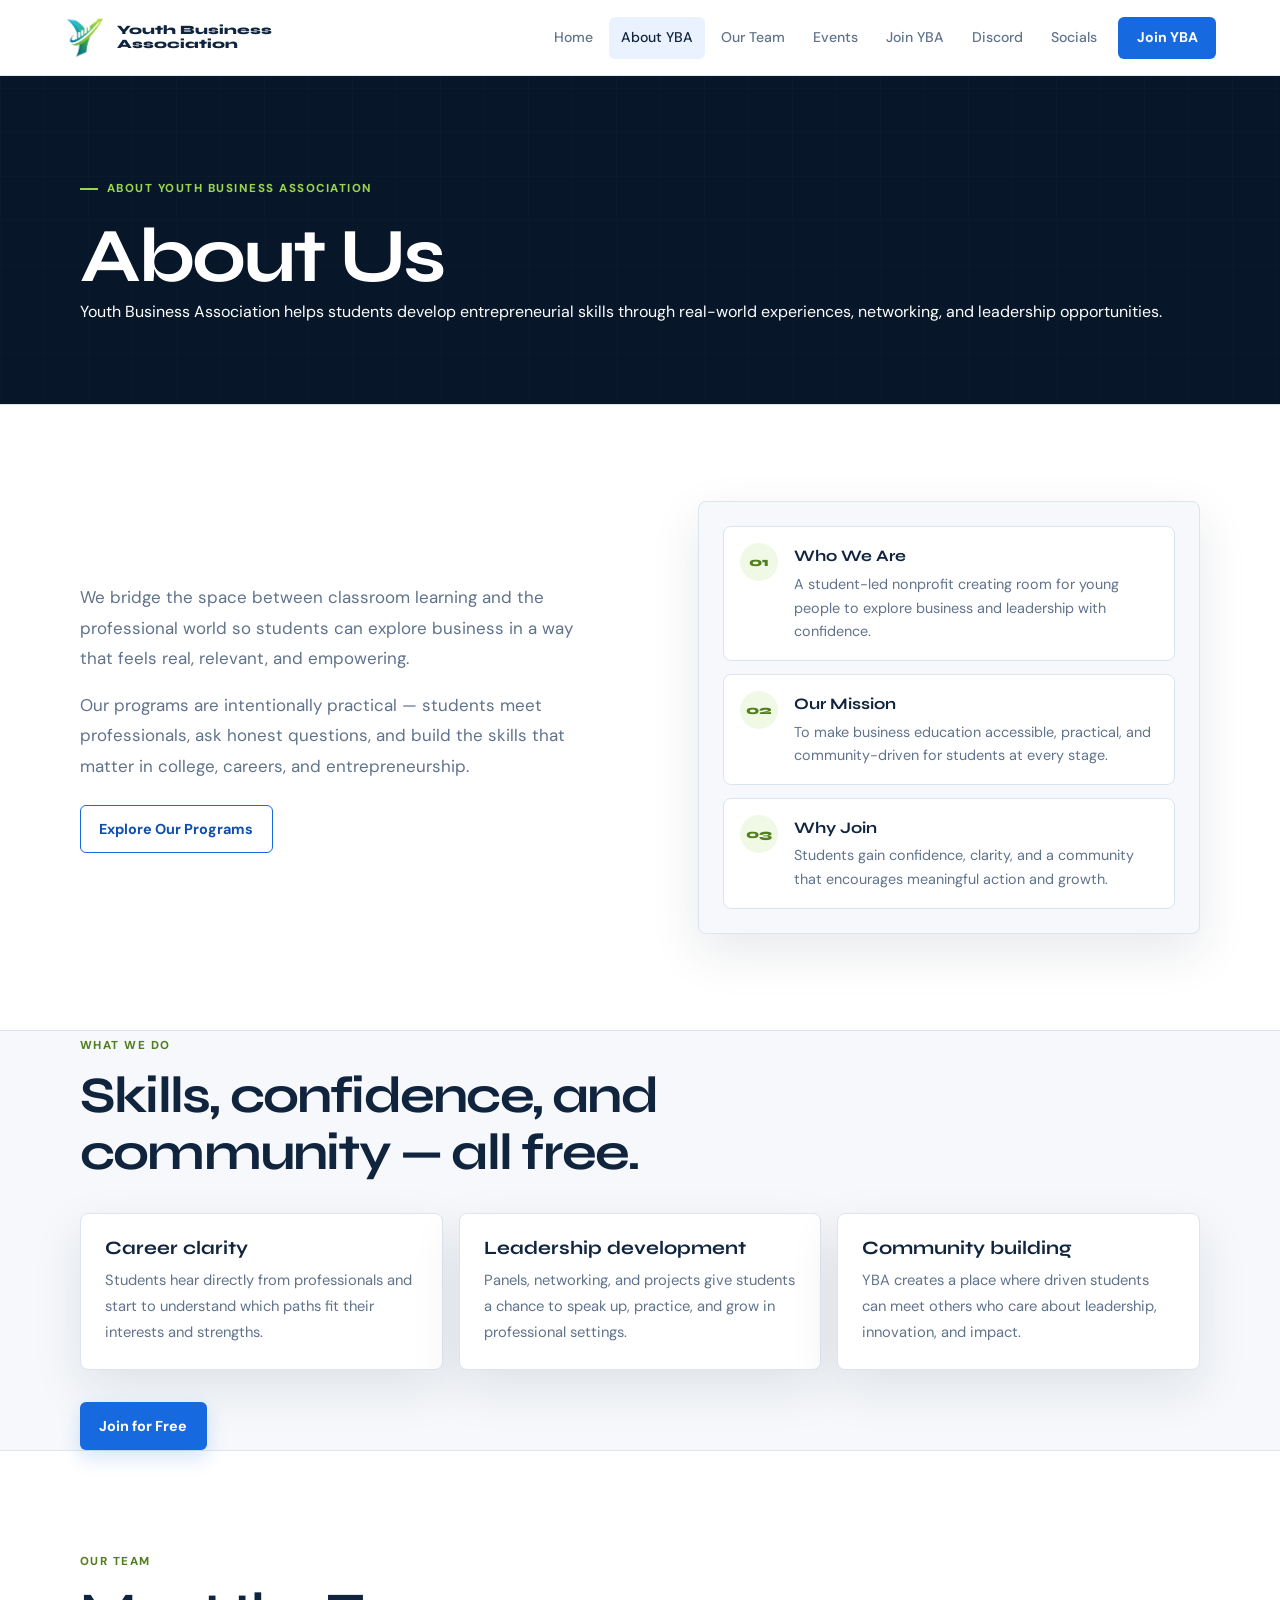
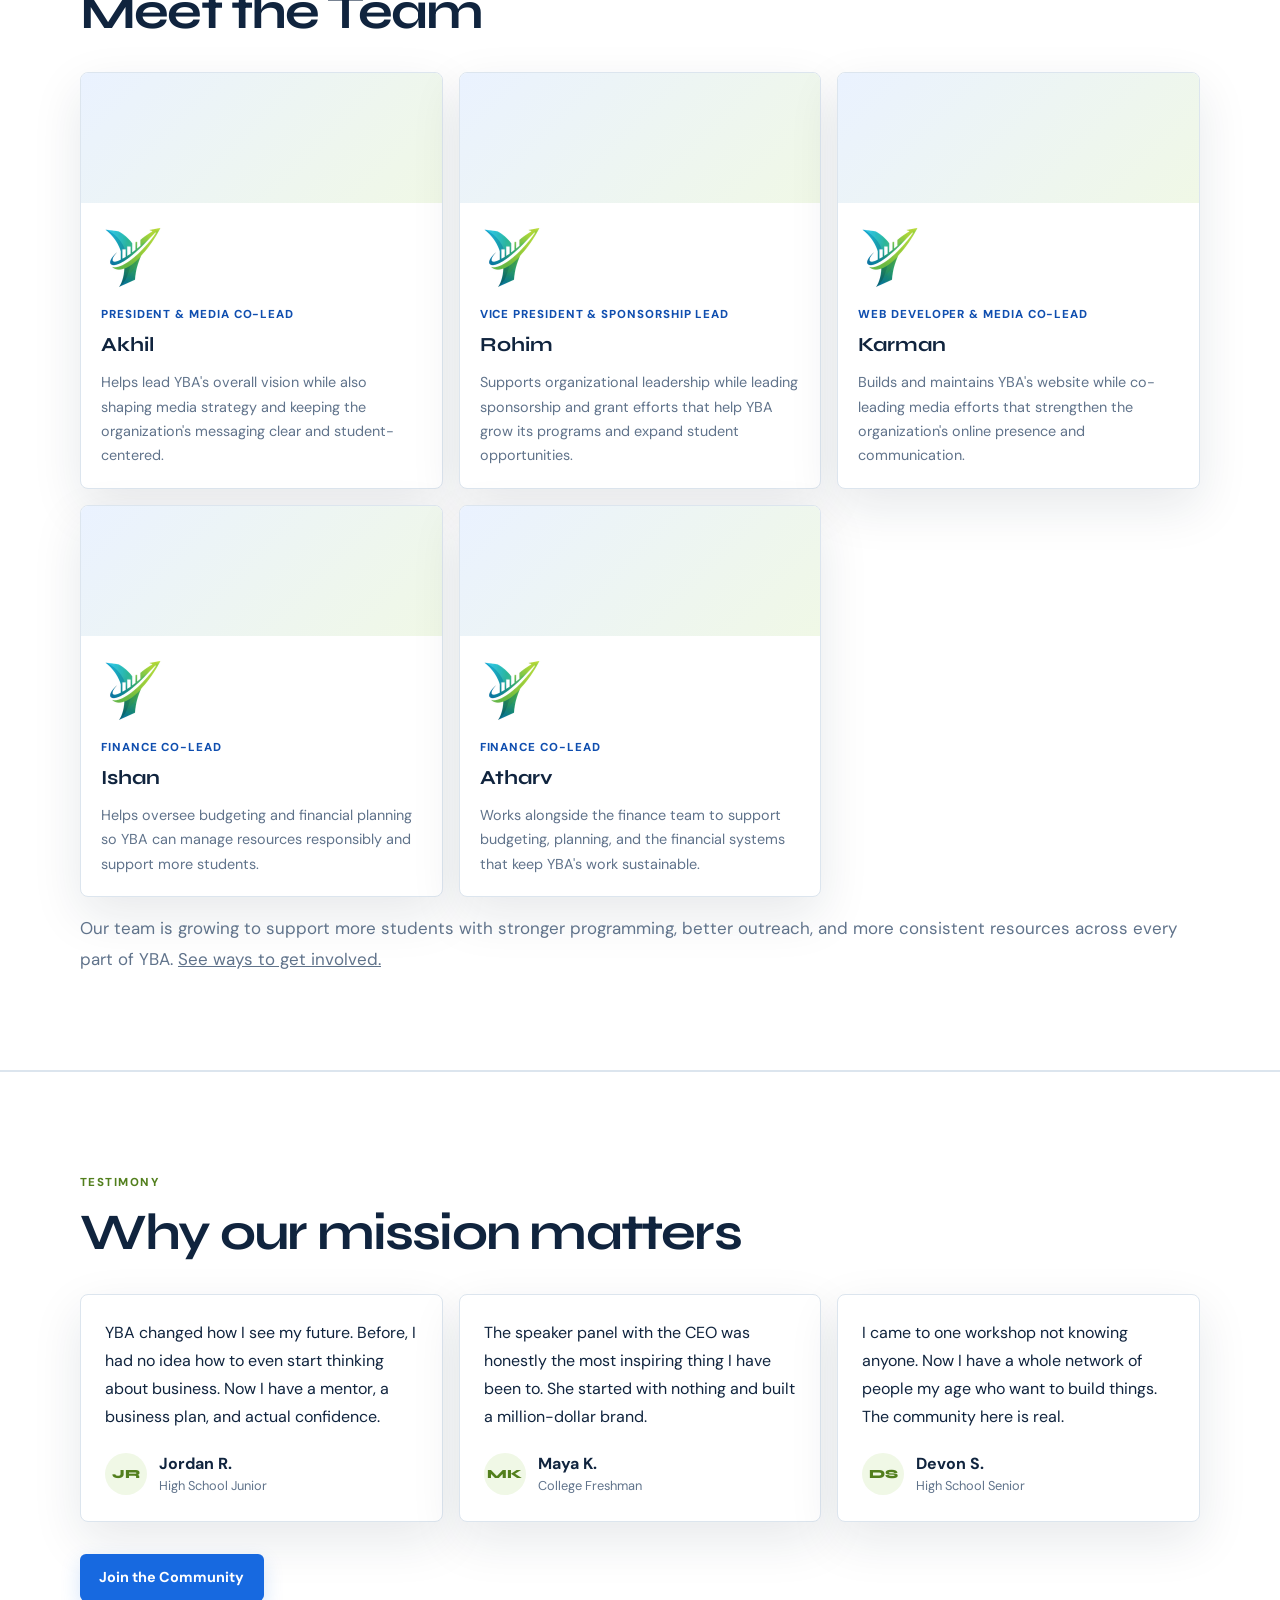
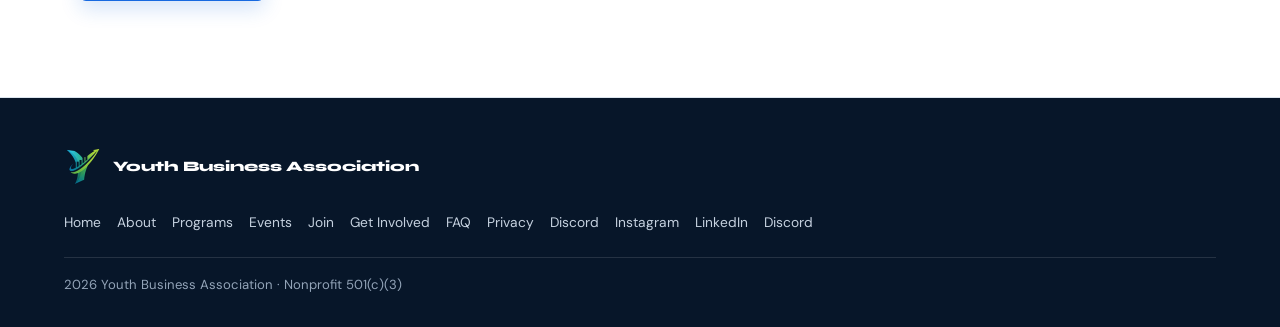
==== commit 067eb7e4: "Polish inner pages and optimize site assets" ====
--- a/about.html
+++ b/about.html
@@ -12,23 +12,23 @@
 <meta property="og:description" content="Learn about Youth Business Association — a free nonprofit helping students build confidence, business skills, and real-world readiness.">
 <meta property="og:type" content="website">
 <meta property="og:url" content="https://youthbizassociation.github.io/yba/about.html">
-<meta property="og:image" content="https://youthbizassociation.github.io/yba/images/logo-cropped.png">
+<meta property="og:image" content="https://youthbizassociation.github.io/yba/images/logo-social.png">
 <meta property="og:image:alt" content="Youth Business Association logo">
 <meta property="og:image:width" content="512">
-<meta property="og:image:height" content="512">
+<meta property="og:image:height" content="550">
 <meta property="og:site_name" content="Youth Business Association">
 <meta name="twitter:card" content="summary_large_image">
 <meta name="twitter:title" content="About YBA | Youth Business Association">
 <meta name="twitter:description" content="Learn about Youth Business Association — a free nonprofit helping students build confidence, business skills, and real-world readiness.">
-<meta name="twitter:image" content="https://youthbizassociation.github.io/yba/images/logo-cropped.png">
+<meta name="twitter:image" content="https://youthbizassociation.github.io/yba/images/logo-social.png">
 <title>About YBA | Youth Business Association</title>
-<link rel="icon" type="image/png" href="images/logo-cropped.png">
-<link rel="apple-touch-icon" href="images/logo-cropped.png">
+<link rel="icon" type="image/png" href="images/logo-nav.png">
+<link rel="apple-touch-icon" href="images/logo-nav.png">
 <link rel="manifest" href="site.webmanifest">
 <link rel="preconnect" href="https://fonts.googleapis.com">
 <link rel="preconnect" href="https://fonts.gstatic.com" crossorigin>
 <link href="https://fonts.googleapis.com/css2?family=Syne:wght@400;600;700;800&family=DM+Sans:ital,wght@0,300;0,400;0,500;1,300&display=swap" rel="stylesheet">
-<link rel="preload" as="image" href="images/logo-cropped.png">
+<link rel="preload" as="image" href="images/logo-nav.png">
 <link rel="stylesheet" href="styles.css">
 <script type="application/ld+json">
 {
@@ -40,7 +40,7 @@
     "@type": "Organization",
     "name": "Youth Business Association",
     "url": "https://youthbizassociation.github.io/yba/",
-    "logo": "https://youthbizassociation.github.io/yba/images/logo-cropped.png",
+    "logo": "https://youthbizassociation.github.io/yba/images/logo-social.png",
     "email": "youthbusinessassociation@outlook.com",
     "nonprofitStatus": "Nonprofit501c3",
     "sameAs": [
@@ -55,7 +55,7 @@
 <body data-page="about">
 <nav aria-label="Primary">
   <a href="index.html" class="nav-logo" aria-label="Youth Business Association home">
-    <img class="brand-mark" src="images/logo-cropped.png" alt="" width="46" height="46" decoding="async">
+    <img class="brand-mark" src="images/logo-nav.png" alt="" width="46" height="50" decoding="async">
     <div class="nav-brand">Youth Business<br>Association</div>
   </a>
   <div class="nav-actions">
@@ -158,7 +158,7 @@
         <article class="e-card reveal leadership-card">
           <div class="image" aria-hidden="true"></div>
           <div class="infotop">
-            <img src="images/logo-cropped.png" alt="Akhil, President and Media Co-Lead at Youth Business Association" class="icon leadership-logo" width="64" height="64" decoding="async" loading="lazy">
+            <img src="images/logo-team.png" alt="Akhil, President and Media Co-Lead at Youth Business Association" class="icon leadership-logo" width="64" height="69" decoding="async" loading="lazy">
             <div class="leadership-role">President &amp; Media Co-Lead</div>
             <div class="name">Akhil</div>
             <p class="leadership-summary">Helps lead YBA's overall vision while also shaping media strategy and keeping the organization's messaging clear and student-centered.</p>
@@ -167,7 +167,7 @@
         <article class="e-card reveal leadership-card">
           <div class="image" aria-hidden="true"></div>
           <div class="infotop">
-            <img src="images/logo-cropped.png" alt="Rohim, Vice President and Sponsorship Lead at Youth Business Association" class="icon leadership-logo" width="64" height="64" decoding="async" loading="lazy">
+            <img src="images/logo-team.png" alt="Rohim, Vice President and Sponsorship Lead at Youth Business Association" class="icon leadership-logo" width="64" height="69" decoding="async" loading="lazy">
             <div class="leadership-role">Vice President &amp; Sponsorship Lead</div>
             <div class="name">Rohim</div>
             <p class="leadership-summary">Supports organizational leadership while leading sponsorship and grant efforts that help YBA grow its programs and expand student opportunities.</p>
@@ -176,7 +176,7 @@
         <article class="e-card reveal leadership-card">
           <div class="image" aria-hidden="true"></div>
           <div class="infotop">
-            <img src="images/logo-cropped.png" alt="Karman, Web Developer and Media Co-Lead at Youth Business Association" class="icon leadership-logo" width="64" height="64" decoding="async" loading="lazy">
+            <img src="images/logo-team.png" alt="Karman, Web Developer and Media Co-Lead at Youth Business Association" class="icon leadership-logo" width="64" height="69" decoding="async" loading="lazy">
             <div class="leadership-role">Web Developer &amp; Media Co-Lead</div>
             <div class="name">Karman</div>
             <p class="leadership-summary">Builds and maintains YBA's website while co-leading media efforts that strengthen the organization's online presence and communication.</p>
@@ -185,7 +185,7 @@
         <article class="e-card reveal leadership-card">
           <div class="image" aria-hidden="true"></div>
           <div class="infotop">
-            <img src="images/logo-cropped.png" alt="Ishan, Finance Co-Lead at Youth Business Association" class="icon leadership-logo" width="64" height="64" decoding="async" loading="lazy">
+            <img src="images/logo-team.png" alt="Ishan, Finance Co-Lead at Youth Business Association" class="icon leadership-logo" width="64" height="69" decoding="async" loading="lazy">
             <div class="leadership-role">Finance Co-Lead</div>
             <div class="name">Ishan</div>
             <p class="leadership-summary">Helps oversee budgeting and financial planning so YBA can manage resources responsibly and support more students.</p>
@@ -194,7 +194,7 @@
         <article class="e-card reveal leadership-card">
           <div class="image" aria-hidden="true"></div>
           <div class="infotop">
-            <img src="images/logo-cropped.png" alt="Atharv, Finance Co-Lead at Youth Business Association" class="icon leadership-logo" width="64" height="64" decoding="async" loading="lazy">
+            <img src="images/logo-team.png" alt="Atharv, Finance Co-Lead at Youth Business Association" class="icon leadership-logo" width="64" height="69" decoding="async" loading="lazy">
             <div class="leadership-role">Finance Co-Lead</div>
             <div class="name">Atharv</div>
             <p class="leadership-summary">Works alongside the finance team to support budgeting, planning, and the financial systems that keep YBA's work sustainable.</p>
@@ -250,10 +250,11 @@
 
 <footer>
   <div class="footer-logo">
-    <img src="images/logo-cropped.png" alt="" width="36" height="36" decoding="async">
+    <img src="images/logo-footer.png" alt="" width="38" height="41" decoding="async">
     <div class="footer-brand">Youth Business Association</div>
   </div>
   <div class="footer-links">
+    <a href="index.html">Home</a>
     <a href="about.html">About</a>
     <a href="programs.html">Programs</a>
     <a href="events.html">Events</a>
@@ -261,6 +262,7 @@
     <a href="get-involved.html">Get Involved</a>
     <a href="faq.html">FAQ</a>
     <a href="privacy.html">Privacy</a>
+    <a href="discord.html">Discord</a>
     <a href="https://www.instagram.com/youth_business.a" target="_blank" rel="noopener noreferrer">Instagram</a>
     <a href="https://www.linkedin.com/company/youth-biz-association/" target="_blank" rel="noopener noreferrer">LinkedIn</a>
     <a href="https://discord.gg/QXCjg9n4sF" target="_blank" rel="noopener noreferrer">Discord</a>
--- a/styles.css
+++ b/styles.css
@@ -503,3 +503,165 @@
     width: 100%;
   }
 }
+
+/* Inner pages */
+nav[aria-label="Primary"] {
+  position: fixed;
+  inset: 0 0 auto;
+  z-index: 20;
+  display: flex;
+  align-items: center;
+  justify-content: space-between;
+  min-height: 76px;
+  padding: 0 clamp(1.25rem, 5vw, 4.5rem);
+  background: rgba(255, 255, 255, 0.94);
+  border-bottom: 1px solid rgba(220, 229, 238, 0.9);
+  backdrop-filter: blur(16px);
+}
+.hero-grid {
+  position: absolute;
+  inset: 0;
+  opacity: 0.22;
+  background-image: linear-gradient(rgba(255,255,255,0.08) 1px, transparent 1px), linear-gradient(90deg, rgba(255,255,255,0.08) 1px, transparent 1px);
+  background-size: 44px 44px;
+  mask-image: linear-gradient(to bottom, black, transparent 90%);
+  pointer-events: none;
+}
+.page-hero-inner,
+.section-inner {
+  position: relative;
+  width: min(1120px, calc(100% - 2.5rem));
+  margin-inline: auto;
+}
+.page-hero-inner { z-index: 1; }
+.hero-badge,
+.section-label {
+  display: inline-flex;
+  align-items: center;
+  gap: 0.55rem;
+  color: var(--green-dark);
+  font-size: 0.72rem;
+  font-weight: 800;
+  letter-spacing: 0.13em;
+  text-transform: uppercase;
+}
+.hero-badge { color: var(--green); margin-bottom: 1rem; }
+.hero-badge span {
+  width: 18px;
+  height: 2px;
+  background: currentColor;
+}
+.section-label { margin-bottom: 0.8rem; }
+.section-sub,
+.mission-copy,
+.section-sub { color: var(--muted); font-size: 1.06rem; line-height: 1.8; }
+.section-title { max-width: 760px; margin-bottom: 2rem; }
+.section-actions { display: flex; flex-wrap: wrap; gap: 0.75rem; margin-top: 2rem; }
+.mission,
+.testimonials { padding: 6rem 0; background: var(--white); border-block: 1px solid var(--line); }
+.mission-grid { display: grid; grid-template-columns: minmax(0, 1fr) minmax(0, 0.95fr); gap: clamp(2rem, 7vw, 6rem); align-items: center; }
+.mission-copy { margin-top: 1rem; }
+.mission-cta { margin-top: 1.5rem; }
+.mission-visual { min-width: 0; }
+.pillars { display: grid; gap: 0.8rem; padding: 1.5rem; background: var(--paper); border: 1px solid var(--line); border-radius: var(--radius); box-shadow: var(--shadow); }
+.pillar { display: flex; gap: 1rem; padding: 1rem; background: var(--white); border: 1px solid var(--line); border-radius: var(--radius); }
+.pillar-icon,
+.author-avatar { display: grid; place-items: center; flex: 0 0 38px; width: 38px; height: 38px; border-radius: 50%; background: var(--green-soft); color: var(--green-dark); font-family: var(--font-display); font-size: 0.78rem; font-weight: 800; }
+.pillar-title { font-family: var(--font-display); font-weight: 700; }
+.pillar-desc { margin-top: 0.25rem; color: var(--muted); font-size: 0.9rem; line-height: 1.65; }
+.feature-grid,
+.leadership-grid,
+.testimonials-grid { display: grid; grid-template-columns: repeat(3, minmax(0, 1fr)); gap: 1rem; }
+.feature-card,
+.e-card,
+.testimonial-card,
+.faq-item,
+.policy-block,
+.join-box { background: var(--white); border: 1px solid var(--line); border-radius: var(--radius); box-shadow: var(--shadow); }
+.feature-card { padding: 1.5rem; }
+.feature-card h3 { font-size: 1.18rem; }
+.feature-card p { margin-top: 0.6rem; color: var(--muted); font-size: 0.92rem; line-height: 1.75; }
+.btn-outline,
+.btn-dark,
+.btn-primary {
+  display: inline-flex;
+  align-items: center;
+  justify-content: center;
+  min-height: 46px;
+  padding: 0.7rem 1.15rem;
+  border: 1px solid transparent;
+  border-radius: 6px;
+  font-size: 0.9rem;
+  font-weight: 700;
+  text-decoration: none;
+  transition: transform 180ms ease, background 180ms ease, border-color 180ms ease, color 180ms ease;
+}
+.btn-outline { border-color: var(--blue); color: var(--blue-dark); background: transparent; }
+.btn-outline:hover { color: var(--white); background: var(--blue); transform: translateY(-2px); }
+.btn-dark { color: var(--white); background: var(--ink); cursor: pointer; }
+.btn-dark:hover { background: var(--ink-deep); transform: translateY(-2px); }
+.footer-logo { display: flex; align-items: center; gap: 0.7rem; }
+.footer-logo img { width: 38px; height: 41px; border-radius: 6px; object-fit: cover; }
+.footer-brand { font-family: var(--font-display); font-size: 0.9rem; font-weight: 800; }
+footer { padding: 3rem max(1.25rem, 5vw) 2rem; background: var(--ink-deep); color: var(--white); }
+footer .footer-links { display: flex; flex-wrap: wrap; gap: 0.45rem 1rem; max-width: 900px; margin-top: 1.5rem; }
+footer .footer-links a { color: #c5d1df; font-size: 0.86rem; text-decoration: none; }
+footer .footer-links a:hover { color: var(--green); }
+footer .footer-copy { max-width: none; margin-top: 1.5rem; padding-top: 1rem; border-top: 1px solid rgba(255,255,255,0.12); color: var(--muted-light); }
+.leadership-grid { grid-template-columns: repeat(3, minmax(0, 1fr)); }
+.e-card { overflow: hidden; }
+.leadership-card .image { min-height: 130px; background: linear-gradient(135deg, var(--blue-soft), var(--green-soft)); }
+.infotop { padding: 1.25rem; }
+.icon { display: block; }
+.leadership-logo { width: 64px; height: 69px; margin-bottom: 0.85rem; border-radius: 7px; object-fit: cover; }
+.leadership-role { color: var(--blue-dark); font-size: 0.72rem; font-weight: 800; letter-spacing: 0.08em; text-transform: uppercase; }
+.name { margin-top: 0.3rem; font-family: var(--font-display); font-size: 1.25rem; font-weight: 700; }
+.leadership-summary { margin-top: 0.55rem; color: var(--muted); font-size: 0.9rem; line-height: 1.7; }
+.testimonial-card { padding: 1.5rem; }
+.testimonial-text { color: var(--ink); line-height: 1.75; }
+.testimonial-author { display: flex; gap: 0.75rem; align-items: center; margin-top: 1.25rem; }
+.author-avatar { flex-basis: 42px; width: 42px; height: 42px; }
+.author-name { font-weight: 700; }
+.author-role { color: var(--muted); font-size: 0.8rem; }
+.programs-grid { display: grid; grid-template-columns: repeat(3, minmax(0, 1fr)); gap: 1rem; }
+.program-card { position: relative; padding: 1.5rem; background: var(--white); border: 1px solid var(--line); border-radius: var(--radius); box-shadow: var(--shadow); }
+.program-emoji { display: grid; place-items: center; width: 46px; height: 46px; margin-bottom: 1rem; background: var(--green-soft); border-radius: 50%; font-size: 1.35rem; }
+.program-title { font-family: var(--font-display); font-size: 1.15rem; font-weight: 700; }
+.program-desc { margin-top: 0.55rem; color: var(--muted); font-size: 0.9rem; line-height: 1.7; }
+.program-tag { display: inline-flex; margin-top: 1rem; padding: 0.3rem 0.55rem; background: var(--blue-soft); color: var(--blue-dark); border-radius: 4px; font-size: 0.7rem; font-weight: 800; letter-spacing: 0.06em; text-transform: uppercase; }
+.faq-list { display: grid; gap: 0.8rem; max-width: 860px; }
+.faq-item { padding: 1.35rem 1.5rem; }
+.faq-item h3 { font-size: 1.05rem; }
+.faq-item p { margin-top: 0.5rem; color: var(--muted); line-height: 1.75; }
+.join { padding: 6rem 0; background: var(--blue-soft); }
+.join-box { max-width: 820px; margin: 0 auto; padding: clamp(1.5rem, 5vw, 3rem); }
+.join-box > p { margin-top: 0.75rem; color: var(--muted); }
+.join-form { margin-top: 1.5rem; }
+.policy-content { display: grid; gap: 1rem; max-width: 860px; padding-block: 5rem; }
+.policy-block { padding: 1.5rem; }
+.policy-block h2 { font-size: 1.35rem; }
+.policy-block p { margin-top: 0.65rem; color: var(--muted); line-height: 1.8; }
+
+@media (max-width: 900px) {
+  .mission-grid,
+  .feature-grid,
+  .leadership-grid,
+  .testimonials-grid,
+  .programs-grid { grid-template-columns: repeat(2, minmax(0, 1fr)); }
+  .mission-grid { align-items: start; }
+  nav[aria-label="Primary"] .nav-links { top: 76px; }
+}
+@media (max-width: 640px) {
+  .section-inner,
+  .page-hero-inner { width: min(100% - 2rem, 1120px); }
+  .page-hero { padding: 5rem 0 4rem; }
+  .mission,
+  .testimonials,
+  .join { padding: 4.5rem 0; }
+  .mission-grid,
+  .feature-grid,
+  .leadership-grid,
+  .testimonials-grid,
+  .programs-grid { grid-template-columns: 1fr; }
+  footer .footer-links { display: grid; grid-template-columns: repeat(2, minmax(0, 1fr)); }
+}
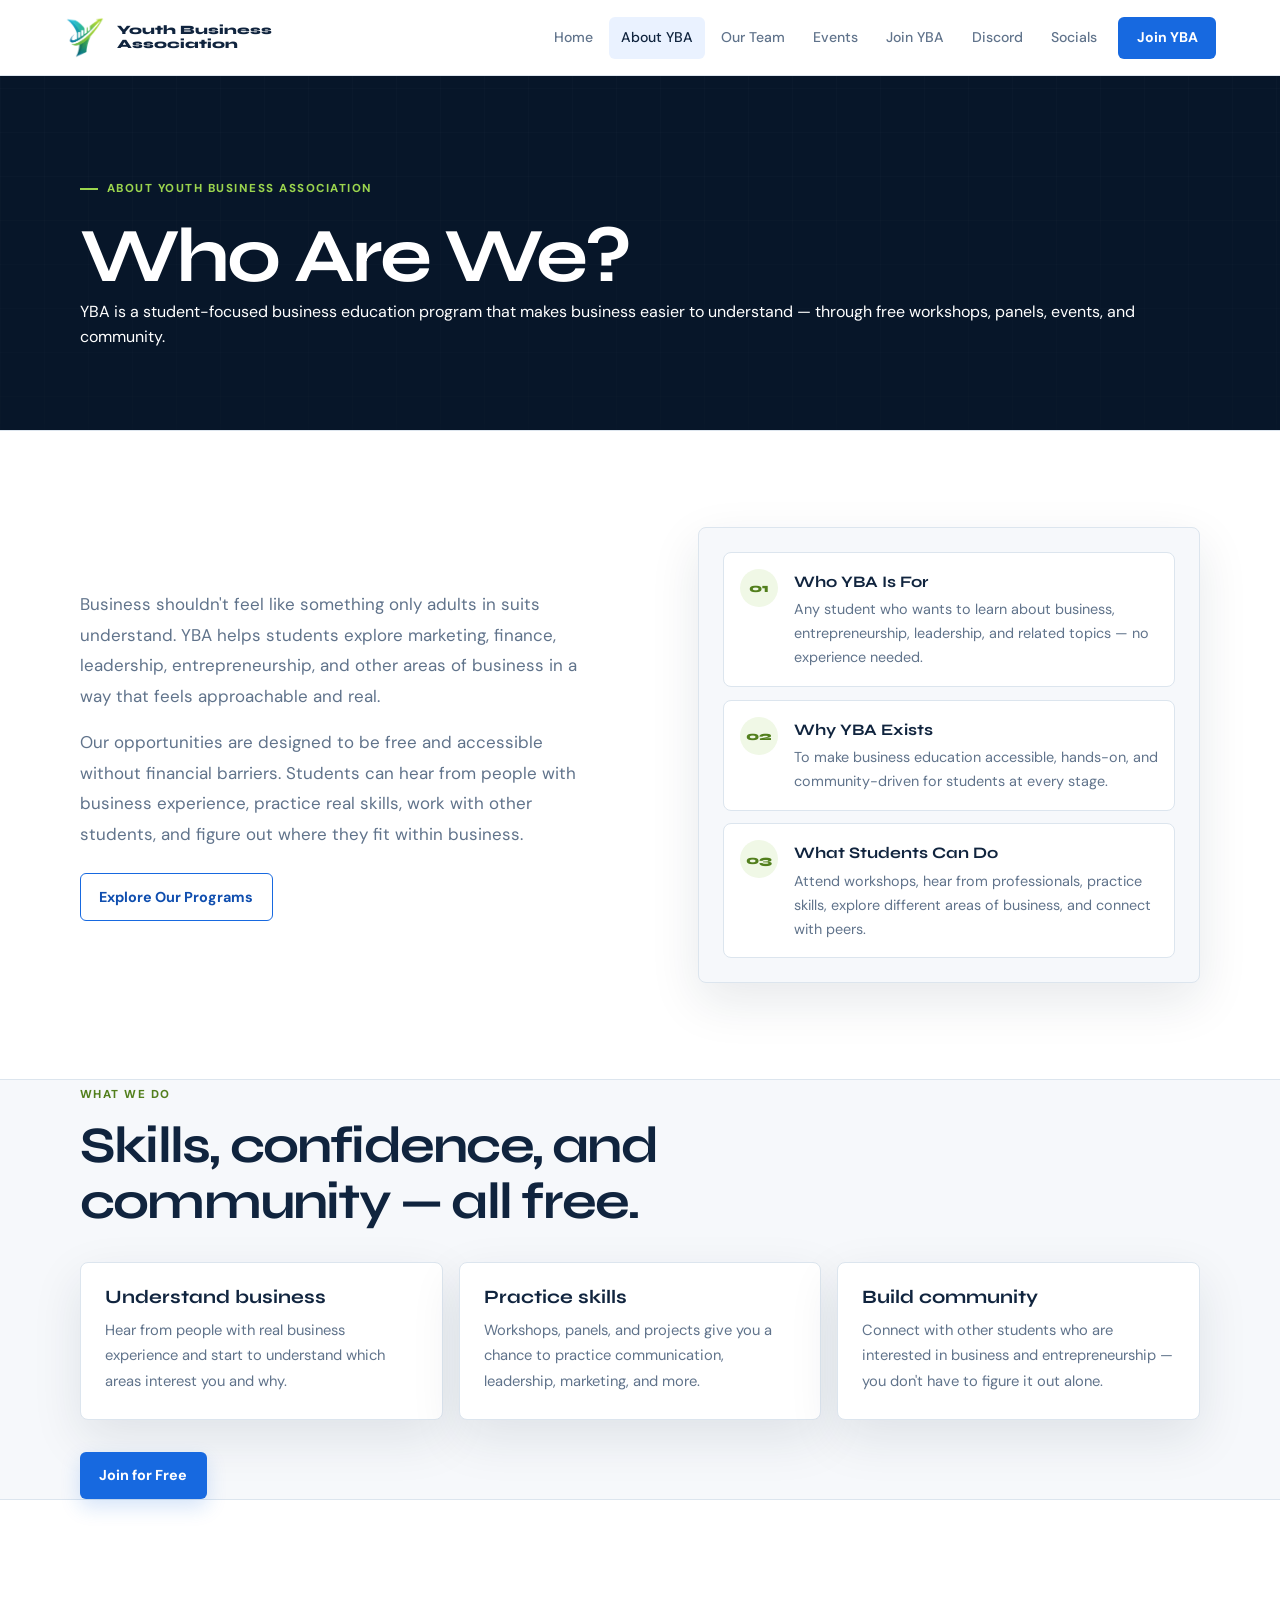
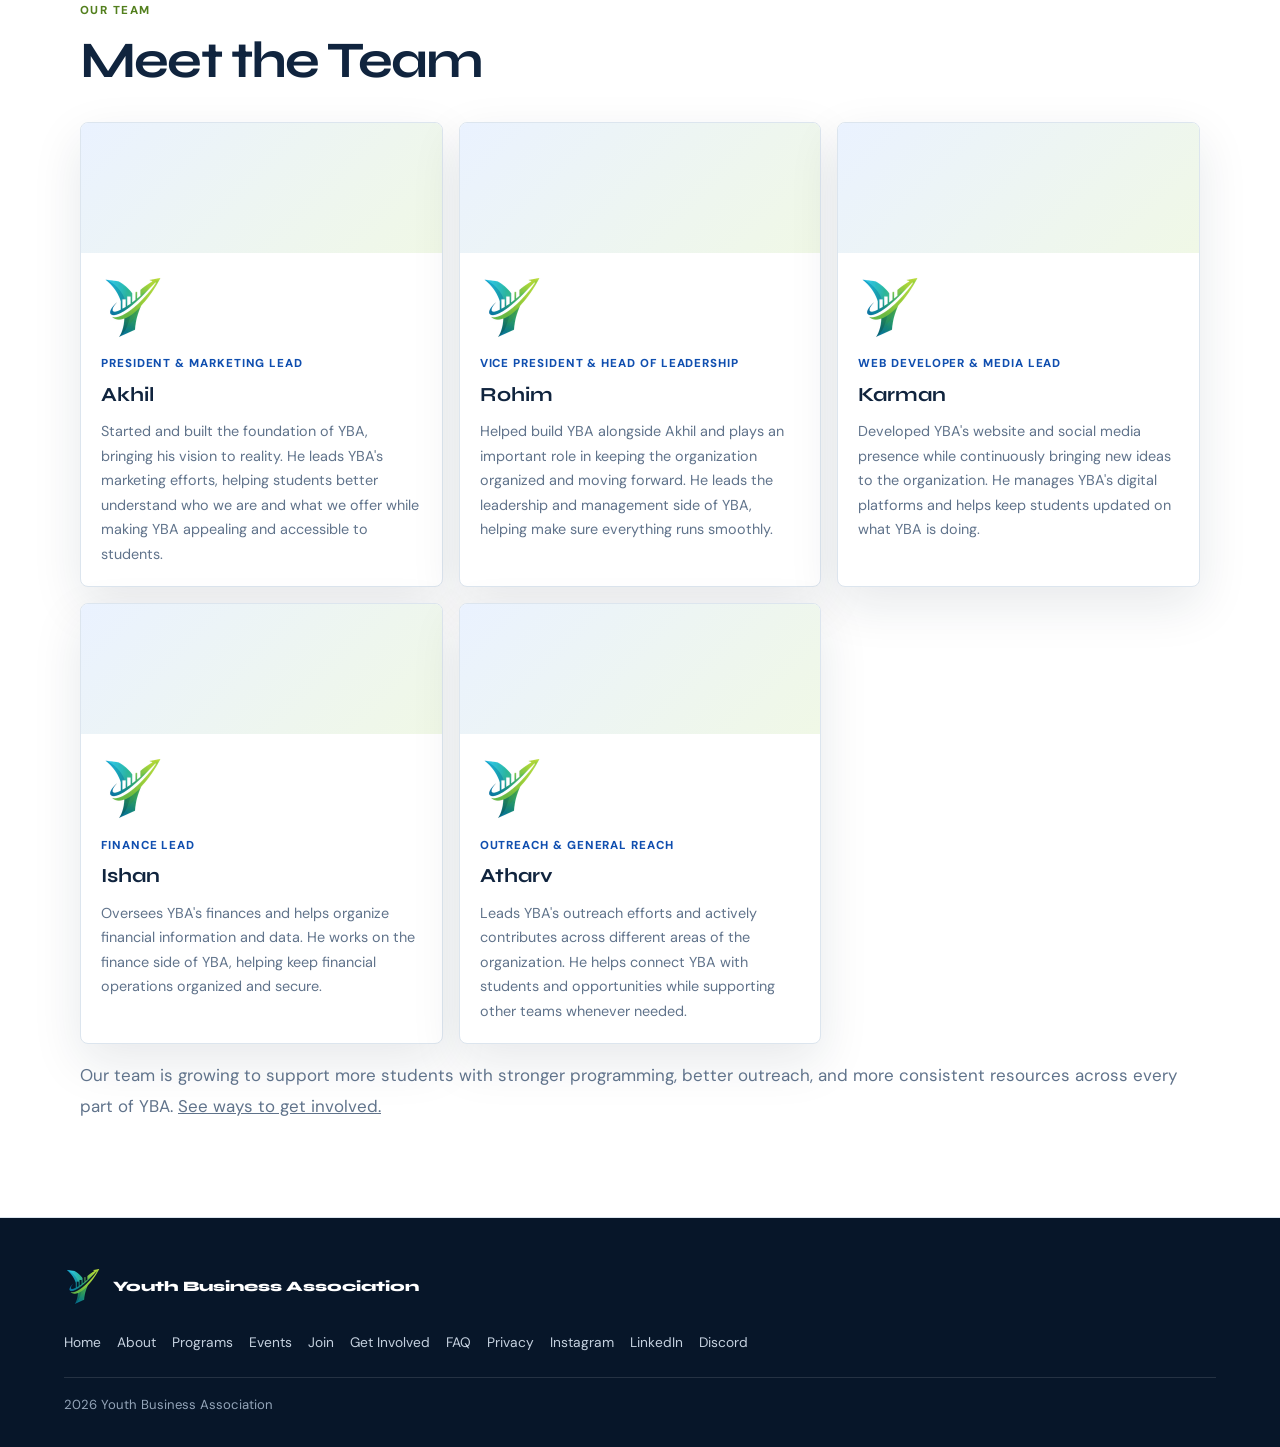
==== commit 77c0e6e9: "LEBRON" ====
--- a/about.html
+++ b/about.html
@@ -3,13 +3,13 @@
 <head>
 <meta charset="UTF-8">
 <meta name="viewport" content="width=device-width, initial-scale=1.0">
-<meta name="description" content="Learn about Youth Business Association — a free nonprofit helping students build confidence, business skills, and real-world readiness through mentorship, workshops, and community.">
+<meta name="description" content="Learn about Youth Business Association — a free student business education program helping students build confidence, skills, and connections through workshops, panels, and community.">
 <meta name="author" content="Youth Business Association">
 <meta name="robots" content="index,follow,max-image-preview:large">
 <meta name="theme-color" content="#0a1628">
 <link rel="canonical" href="https://youthbizassociation.github.io/yba/about.html">
-<meta property="og:title" content="About YBA | Youth Business Association">
-<meta property="og:description" content="Learn about Youth Business Association — a free nonprofit helping students build confidence, business skills, and real-world readiness.">
+<meta property="og:title" content="Who Are We? | Youth Business Association">
+<meta property="og:description" content="Learn about Youth Business Association — a free student business education program helping students build confidence, skills, and connections.">
 <meta property="og:type" content="website">
 <meta property="og:url" content="https://youthbizassociation.github.io/yba/about.html">
 <meta property="og:image" content="https://youthbizassociation.github.io/yba/images/logo-social.png">
@@ -18,10 +18,10 @@
 <meta property="og:image:height" content="550">
 <meta property="og:site_name" content="Youth Business Association">
 <meta name="twitter:card" content="summary_large_image">
-<meta name="twitter:title" content="About YBA | Youth Business Association">
-<meta name="twitter:description" content="Learn about Youth Business Association — a free nonprofit helping students build confidence, business skills, and real-world readiness.">
+<meta name="twitter:title" content="Who Are We? | Youth Business Association">
+<meta name="twitter:description" content="Learn about Youth Business Association — a free student business education program helping students build confidence, skills, and connections.">
 <meta name="twitter:image" content="https://youthbizassociation.github.io/yba/images/logo-social.png">
-<title>About YBA | Youth Business Association</title>
+<title>Who Are We? | Youth Business Association</title>
 <link rel="icon" type="image/png" href="images/logo-nav.png">
 <link rel="apple-touch-icon" href="images/logo-nav.png">
 <link rel="manifest" href="site.webmanifest">
@@ -34,7 +34,7 @@
 {
   "@context": "https://schema.org",
   "@type": "AboutPage",
-  "name": "About Youth Business Association",
+  "name": "Who Are We? — Youth Business Association",
   "url": "https://youthbizassociation.github.io/yba/about.html",
   "publisher": {
     "@type": "Organization",
@@ -42,7 +42,6 @@
     "url": "https://youthbizassociation.github.io/yba/",
     "logo": "https://youthbizassociation.github.io/yba/images/logo-social.png",
     "email": "youthbusinessassociation@outlook.com",
-    "nonprofitStatus": "Nonprofit501c3",
     "sameAs": [
       "https://www.instagram.com/youth_business.a",
       "https://www.linkedin.com/company/youth-biz-association/",
@@ -84,8 +83,8 @@
     <div class="hero-grid" aria-hidden="true"></div>
     <div class="section-inner page-hero-inner">
       <div class="hero-badge"><span aria-hidden="true"></span> About Youth Business Association</div>
-      <h1>About Us</h1>
-      <p>Youth Business Association helps students develop entrepreneurial skills through real-world experiences, networking, and leadership opportunities.</p>
+      <h1>Who Are We?</h1>
+      <p>YBA is a student-focused business education program that makes business easier to understand — through free workshops, panels, events, and community.</p>
     </div>
   </section>
 
@@ -93,8 +92,8 @@
     <div class="section-inner">
       <div class="mission-grid">
         <div>
-          <p class="section-sub">We bridge the space between classroom learning and the professional world so students can explore business in a way that feels real, relevant, and empowering.</p>
-          <p class="mission-copy">Our programs are intentionally practical &mdash; students meet professionals, ask honest questions, and build the skills that matter in college, careers, and entrepreneurship.</p>
+          <p class="section-sub">Business shouldn't feel like something only adults in suits understand. YBA helps students explore marketing, finance, leadership, entrepreneurship, and other areas of business in a way that feels approachable and real.</p>
+          <p class="mission-copy">Our opportunities are designed to be free and accessible without financial barriers. Students can hear from people with business experience, practice real skills, work with other students, and figure out where they fit within business.</p>
           <a href="programs.html" class="btn-outline mission-cta">Explore Our Programs</a>
         </div>
         <div class="mission-visual reveal">
@@ -102,22 +101,22 @@
             <div class="pillar">
               <div class="pillar-icon" aria-hidden="true">01</div>
               <div>
-                <div class="pillar-title">Who We Are</div>
-                <div class="pillar-desc">A student-led nonprofit creating room for young people to explore business and leadership with confidence.</div>
+                <div class="pillar-title">Who YBA Is For</div>
+                <div class="pillar-desc">Any student who wants to learn about business, entrepreneurship, leadership, and related topics — no experience needed.</div>
               </div>
             </div>
             <div class="pillar">
               <div class="pillar-icon" aria-hidden="true">02</div>
               <div>
-                <div class="pillar-title">Our Mission</div>
-                <div class="pillar-desc">To make business education accessible, practical, and community-driven for students at every stage.</div>
+                <div class="pillar-title">Why YBA Exists</div>
+                <div class="pillar-desc">To make business education accessible, hands-on, and community-driven for students at every stage.</div>
               </div>
             </div>
             <div class="pillar">
               <div class="pillar-icon" aria-hidden="true">03</div>
               <div>
-                <div class="pillar-title">Why Join</div>
-                <div class="pillar-desc">Students gain confidence, clarity, and a community that encourages meaningful action and growth.</div>
+                <div class="pillar-title">What Students Can Do</div>
+                <div class="pillar-desc">Attend workshops, hear from professionals, practice skills, explore different areas of business, and connect with peers.</div>
               </div>
             </div>
           </div>
@@ -129,19 +128,19 @@
   <section>
     <div class="section-inner">
       <div class="section-label">What We Do</div>
-      <h2 class="section-title">Skills, confidence, and community &mdash; all free.</h2>
+      <h2 class="section-title">Skills, confidence, and community — all free.</h2>
       <div class="feature-grid">
         <article class="feature-card reveal">
-          <h3>Career clarity</h3>
-          <p>Students hear directly from professionals and start to understand which paths fit their interests and strengths.</p>
+          <h3>Understand business</h3>
+          <p>Hear from people with real business experience and start to understand which areas interest you and why.</p>
         </article>
         <article class="feature-card reveal">
-          <h3>Leadership development</h3>
-          <p>Panels, networking, and projects give students a chance to speak up, practice, and grow in professional settings.</p>
+          <h3>Practice skills</h3>
+          <p>Workshops, panels, and projects give you a chance to practice communication, leadership, marketing, and more.</p>
         </article>
         <article class="feature-card reveal">
-          <h3>Community building</h3>
-          <p>YBA creates a place where driven students can meet others who care about leadership, innovation, and impact.</p>
+          <h3>Build community</h3>
+          <p>Connect with other students who are interested in business and entrepreneurship — you don't have to figure it out alone.</p>
         </article>
       </div>
       <div class="section-actions">
@@ -158,92 +157,50 @@
         <article class="e-card reveal leadership-card">
           <div class="image" aria-hidden="true"></div>
           <div class="infotop">
-            <img src="images/logo-team.png" alt="Akhil, President and Media Co-Lead at Youth Business Association" class="icon leadership-logo" width="64" height="69" decoding="async" loading="lazy">
-            <div class="leadership-role">President &amp; Media Co-Lead</div>
+            <img src="images/logo-team.png" alt="Akhil, President and Marketing Lead at Youth Business Association" class="icon leadership-logo" width="64" height="69" decoding="async" loading="lazy">
+            <div class="leadership-role">President &amp; Marketing Lead</div>
             <div class="name">Akhil</div>
-            <p class="leadership-summary">Helps lead YBA's overall vision while also shaping media strategy and keeping the organization's messaging clear and student-centered.</p>
-          </div>
-        </article>
-        <article class="e-card reveal leadership-card">
-          <div class="image" aria-hidden="true"></div>
-          <div class="infotop">
-            <img src="images/logo-team.png" alt="Rohim, Vice President and Sponsorship Lead at Youth Business Association" class="icon leadership-logo" width="64" height="69" decoding="async" loading="lazy">
-            <div class="leadership-role">Vice President &amp; Sponsorship Lead</div>
+            <p class="leadership-summary">Started and built the foundation of YBA, bringing his vision to reality. He leads YBA's marketing efforts, helping students better understand who we are and what we offer while making YBA appealing and accessible to students.</p>
+          </div>
+        </article>
+        <article class="e-card reveal leadership-card">
+          <div class="image" aria-hidden="true"></div>
+          <div class="infotop">
+            <img src="images/logo-team.png" alt="Rohim, Vice President and Head of Leadership at Youth Business Association" class="icon leadership-logo" width="64" height="69" decoding="async" loading="lazy">
+            <div class="leadership-role">Vice President &amp; Head of Leadership</div>
             <div class="name">Rohim</div>
-            <p class="leadership-summary">Supports organizational leadership while leading sponsorship and grant efforts that help YBA grow its programs and expand student opportunities.</p>
-          </div>
-        </article>
-        <article class="e-card reveal leadership-card">
-          <div class="image" aria-hidden="true"></div>
-          <div class="infotop">
-            <img src="images/logo-team.png" alt="Karman, Web Developer and Media Co-Lead at Youth Business Association" class="icon leadership-logo" width="64" height="69" decoding="async" loading="lazy">
-            <div class="leadership-role">Web Developer &amp; Media Co-Lead</div>
+            <p class="leadership-summary">Helped build YBA alongside Akhil and plays an important role in keeping the organization organized and moving forward. He leads the leadership and management side of YBA, helping make sure everything runs smoothly.</p>
+          </div>
+        </article>
+        <article class="e-card reveal leadership-card">
+          <div class="image" aria-hidden="true"></div>
+          <div class="infotop">
+            <img src="images/logo-team.png" alt="Karman, Web Developer and Media Lead at Youth Business Association" class="icon leadership-logo" width="64" height="69" decoding="async" loading="lazy">
+            <div class="leadership-role">Web Developer &amp; Media Lead</div>
             <div class="name">Karman</div>
-            <p class="leadership-summary">Builds and maintains YBA's website while co-leading media efforts that strengthen the organization's online presence and communication.</p>
-          </div>
-        </article>
-        <article class="e-card reveal leadership-card">
-          <div class="image" aria-hidden="true"></div>
-          <div class="infotop">
-            <img src="images/logo-team.png" alt="Ishan, Finance Co-Lead at Youth Business Association" class="icon leadership-logo" width="64" height="69" decoding="async" loading="lazy">
-            <div class="leadership-role">Finance Co-Lead</div>
+            <p class="leadership-summary">Developed YBA's website and social media presence while continuously bringing new ideas to the organization. He manages YBA's digital platforms and helps keep students updated on what YBA is doing.</p>
+          </div>
+        </article>
+        <article class="e-card reveal leadership-card">
+          <div class="image" aria-hidden="true"></div>
+          <div class="infotop">
+            <img src="images/logo-team.png" alt="Ishan, Finance Lead at Youth Business Association" class="icon leadership-logo" width="64" height="69" decoding="async" loading="lazy">
+            <div class="leadership-role">Finance Lead</div>
             <div class="name">Ishan</div>
-            <p class="leadership-summary">Helps oversee budgeting and financial planning so YBA can manage resources responsibly and support more students.</p>
-          </div>
-        </article>
-        <article class="e-card reveal leadership-card">
-          <div class="image" aria-hidden="true"></div>
-          <div class="infotop">
-            <img src="images/logo-team.png" alt="Atharv, Finance Co-Lead at Youth Business Association" class="icon leadership-logo" width="64" height="69" decoding="async" loading="lazy">
-            <div class="leadership-role">Finance Co-Lead</div>
+            <p class="leadership-summary">Oversees YBA's finances and helps organize financial information and data. He works on the finance side of YBA, helping keep financial operations organized and secure.</p>
+          </div>
+        </article>
+        <article class="e-card reveal leadership-card">
+          <div class="image" aria-hidden="true"></div>
+          <div class="infotop">
+            <img src="images/logo-team.png" alt="Atharv, Outreach and General Reach at Youth Business Association" class="icon leadership-logo" width="64" height="69" decoding="async" loading="lazy">
+            <div class="leadership-role">Outreach &amp; General Reach</div>
             <div class="name">Atharv</div>
-            <p class="leadership-summary">Works alongside the finance team to support budgeting, planning, and the financial systems that keep YBA's work sustainable.</p>
+            <p class="leadership-summary">Leads YBA's outreach efforts and actively contributes across different areas of the organization. He helps connect YBA with students and opportunities while supporting other teams whenever needed.</p>
           </div>
         </article>
       </div>
       <p class="mission-copy">Our team is growing to support more students with stronger programming, better outreach, and more consistent resources across every part of YBA. <a href="get-involved.html">See ways to get involved.</a></p>
-    </div>
-  </section>
-
-  <section class="testimonials">
-    <div class="section-inner">
-      <div class="section-label">Testimony</div>
-      <h2 class="section-title">Why our mission matters</h2>
-      <div class="testimonials-grid">
-        <div class="testimonial-card reveal">
-          <div class="testimonial-text">YBA changed how I see my future. Before, I had no idea how to even start thinking about business. Now I have a mentor, a business plan, and actual confidence.</div>
-          <div class="testimonial-author">
-            <div class="author-avatar">JR</div>
-            <div>
-              <div class="author-name">Jordan R.</div>
-              <div class="author-role">High School Junior</div>
-            </div>
-          </div>
-        </div>
-        <div class="testimonial-card reveal">
-          <div class="testimonial-text">The speaker panel with the CEO was honestly the most inspiring thing I have been to. She started with nothing and built a million-dollar brand.</div>
-          <div class="testimonial-author">
-            <div class="author-avatar">MK</div>
-            <div>
-              <div class="author-name">Maya K.</div>
-              <div class="author-role">College Freshman</div>
-            </div>
-          </div>
-        </div>
-        <div class="testimonial-card reveal">
-          <div class="testimonial-text">I came to one workshop not knowing anyone. Now I have a whole network of people my age who want to build things. The community here is real.</div>
-          <div class="testimonial-author">
-            <div class="author-avatar">DS</div>
-            <div>
-              <div class="author-name">Devon S.</div>
-              <div class="author-role">High School Senior</div>
-            </div>
-          </div>
-        </div>
-      </div>
-      <div class="section-actions">
-        <a href="join.html" class="btn-primary">Join the Community</a>
-      </div>
     </div>
   </section>
 </main>
@@ -262,12 +219,11 @@
     <a href="get-involved.html">Get Involved</a>
     <a href="faq.html">FAQ</a>
     <a href="privacy.html">Privacy</a>
-    <a href="discord.html">Discord</a>
     <a href="https://www.instagram.com/youth_business.a" target="_blank" rel="noopener noreferrer">Instagram</a>
     <a href="https://www.linkedin.com/company/youth-biz-association/" target="_blank" rel="noopener noreferrer">LinkedIn</a>
     <a href="https://discord.gg/QXCjg9n4sF" target="_blank" rel="noopener noreferrer">Discord</a>
   </div>
-  <div class="footer-copy"><span id="copyright-year">2026</span> Youth Business Association &middot; Nonprofit 501(c)(3)</div>
+  <div class="footer-copy"><span id="copyright-year">2026</span> Youth Business Association</div>
 </footer>
 
 <script src="scripts/main.js" defer></script>
--- a/styles.css
+++ b/styles.css
@@ -665,3 +665,118 @@
   .programs-grid { grid-template-columns: 1fr; }
   footer .footer-links { display: grid; grid-template-columns: repeat(2, minmax(0, 1fr)); }
 }
+
+/* Why Students Should Join grid */
+.why-join-grid {
+  display: grid;
+  grid-template-columns: repeat(3, minmax(0, 1fr));
+  gap: 1rem;
+}
+.why-join-card {
+  padding: 1.5rem;
+  background: var(--white);
+  border: 1px solid var(--line);
+  border-radius: var(--radius);
+  box-shadow: var(--shadow);
+  text-align: center;
+}
+.why-join-icon {
+  font-size: 2rem;
+  margin-bottom: 0.75rem;
+}
+.why-join-card h3 {
+  font-size: 1.05rem;
+}
+.why-join-card p {
+  margin-top: 0.5rem;
+  color: var(--muted);
+  font-size: 0.9rem;
+  line-height: 1.7;
+}
+@media (max-width: 900px) {
+  .why-join-grid { grid-template-columns: repeat(2, minmax(0, 1fr)); }
+}
+@media (max-width: 640px) {
+  .why-join-grid { grid-template-columns: 1fr; }
+}
+
+/* FAQ accordion */
+.faq-toggle {
+  display: flex;
+  align-items: center;
+  justify-content: space-between;
+  width: 100%;
+  padding: 0;
+  background: none;
+  border: none;
+  cursor: pointer;
+  text-align: left;
+}
+.faq-toggle h3 {
+  margin: 0;
+}
+.faq-icon {
+  position: relative;
+  width: 20px;
+  height: 20px;
+  flex-shrink: 0;
+  margin-left: 1rem;
+}
+.faq-icon::before,
+.faq-icon::after {
+  content: "";
+  position: absolute;
+  background: var(--muted);
+  border-radius: 2px;
+  transition: transform 200ms ease;
+}
+.faq-icon::before {
+  top: 9px;
+  left: 2px;
+  width: 16px;
+  height: 2px;
+}
+.faq-icon::after {
+  top: 2px;
+  left: 9px;
+  width: 2px;
+  height: 16px;
+}
+.faq-toggle[aria-expanded="true"] .faq-icon::after {
+  transform: rotate(90deg);
+}
+.faq-answer {
+  max-height: 0;
+  overflow: hidden;
+  transition: max-height 300ms ease;
+}
+.faq-answer p {
+  padding-top: 0.75rem;
+  color: var(--muted);
+  line-height: 1.75;
+}
+.faq-item {
+  padding: 1.35rem 1.5rem;
+}
+
+/* Calendar embed */
+.calendar-embed {
+  max-width: 900px;
+  margin: 0 auto;
+}
+.calendar-placeholder {
+  background: var(--white);
+  border: 2px dashed var(--line);
+  border-radius: 12px;
+  padding: 2rem;
+  min-height: 300px;
+  display: flex;
+  align-items: center;
+  justify-content: center;
+}
+.calendar-placeholder code {
+  background: var(--blue-soft);
+  padding: 0.2rem 0.5rem;
+  border-radius: 4px;
+  font-size: 0.85rem;
+}
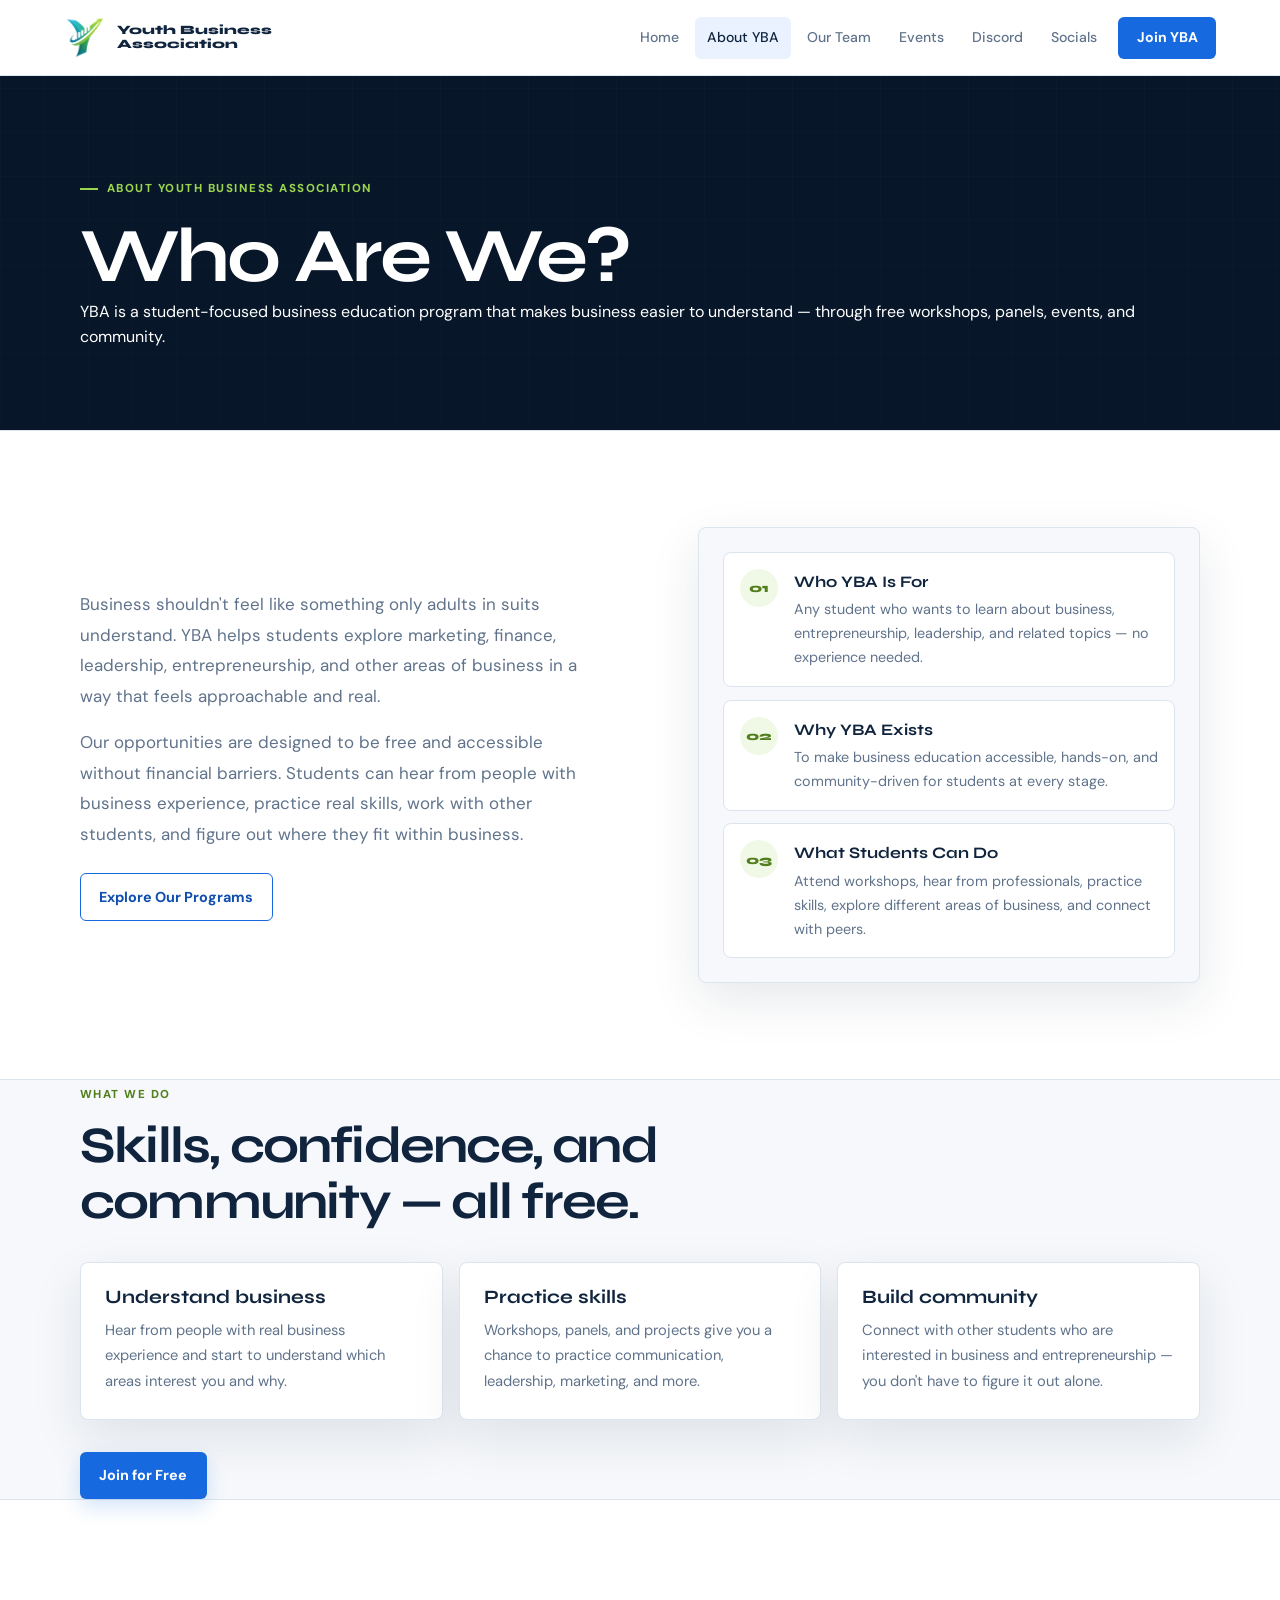
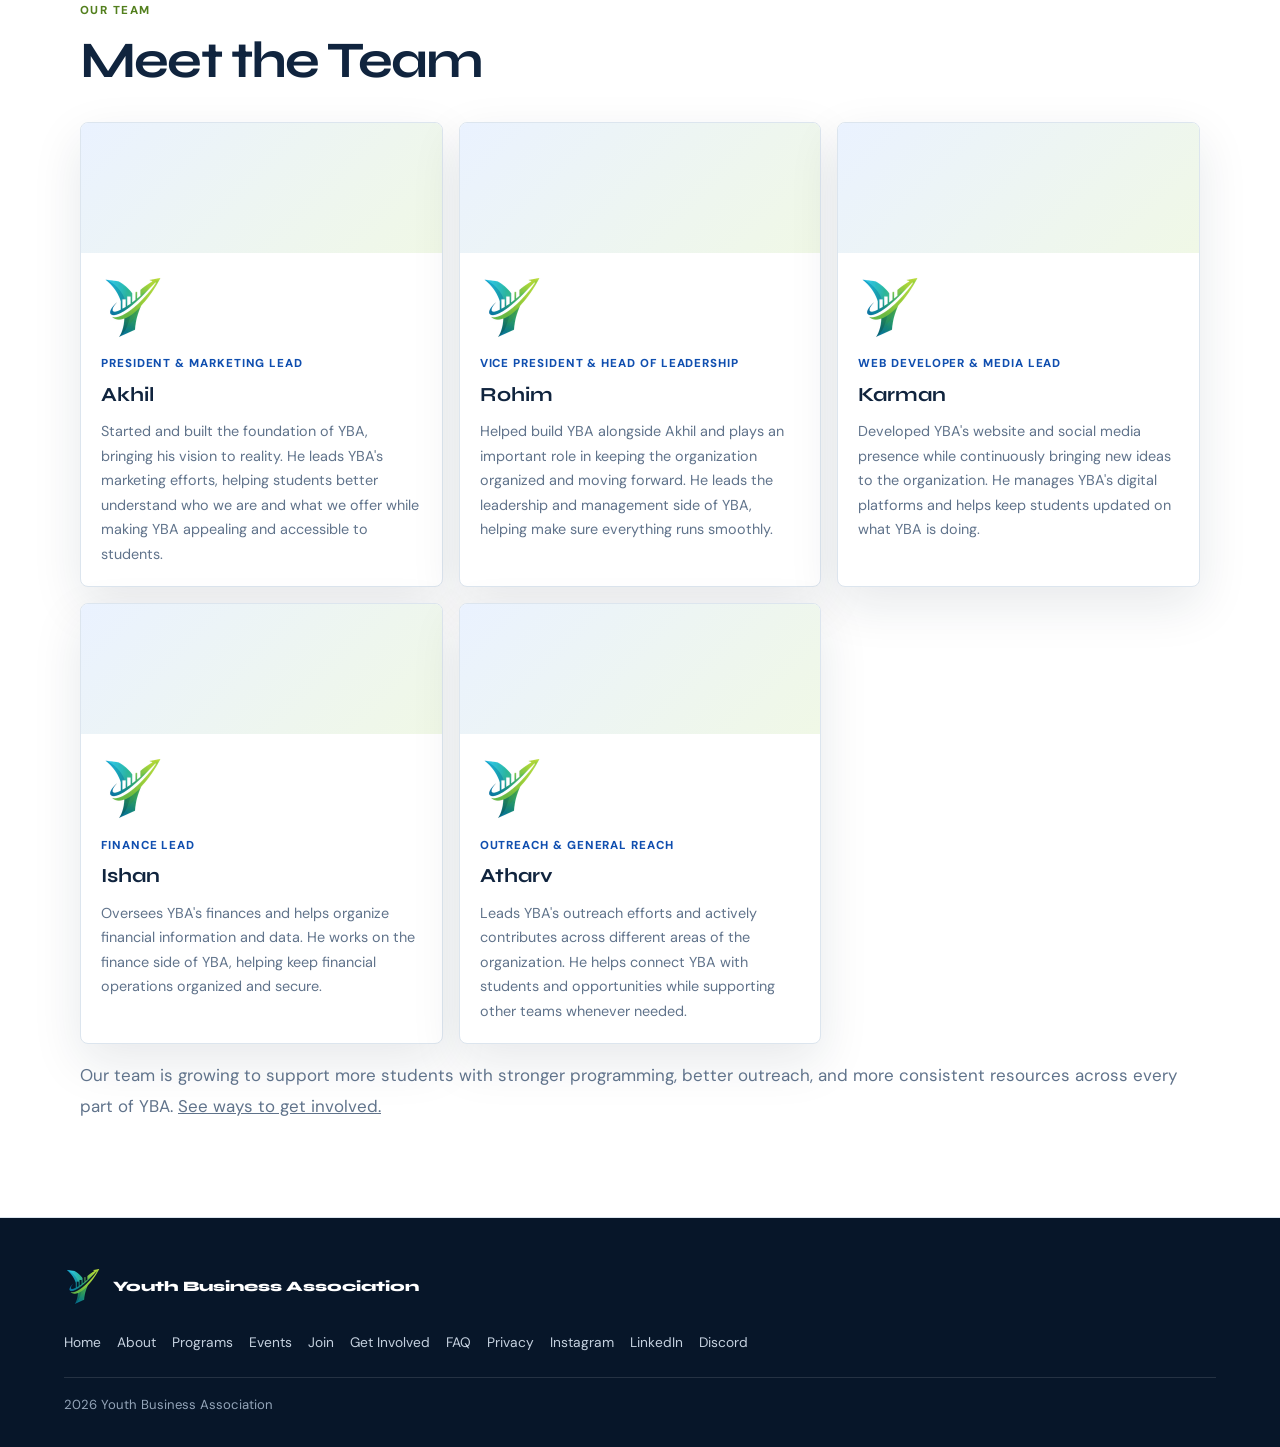
==== commit 657a58ef: "bruh" ====
--- a/about.html
+++ b/about.html
@@ -70,8 +70,7 @@
       <li><a href="about.html">About YBA</a></li>
       <li><a href="#team">Our Team</a></li>
       <li><a href="events.html">Events</a></li>
-      <li><a href="join.html">Join YBA</a></li>
-      <li><a href="discord.html">Discord</a></li>
+      <li><a href="https://discord.gg/QXCjg9n4sF" target="_blank" rel="noopener noreferrer">Discord</a></li>
       <li><a href="https://www.instagram.com/youth_business.a" target="_blank" rel="noopener noreferrer">Socials</a></li>
       <li><a href="join.html" class="nav-cta">Join YBA</a></li>
     </ul>
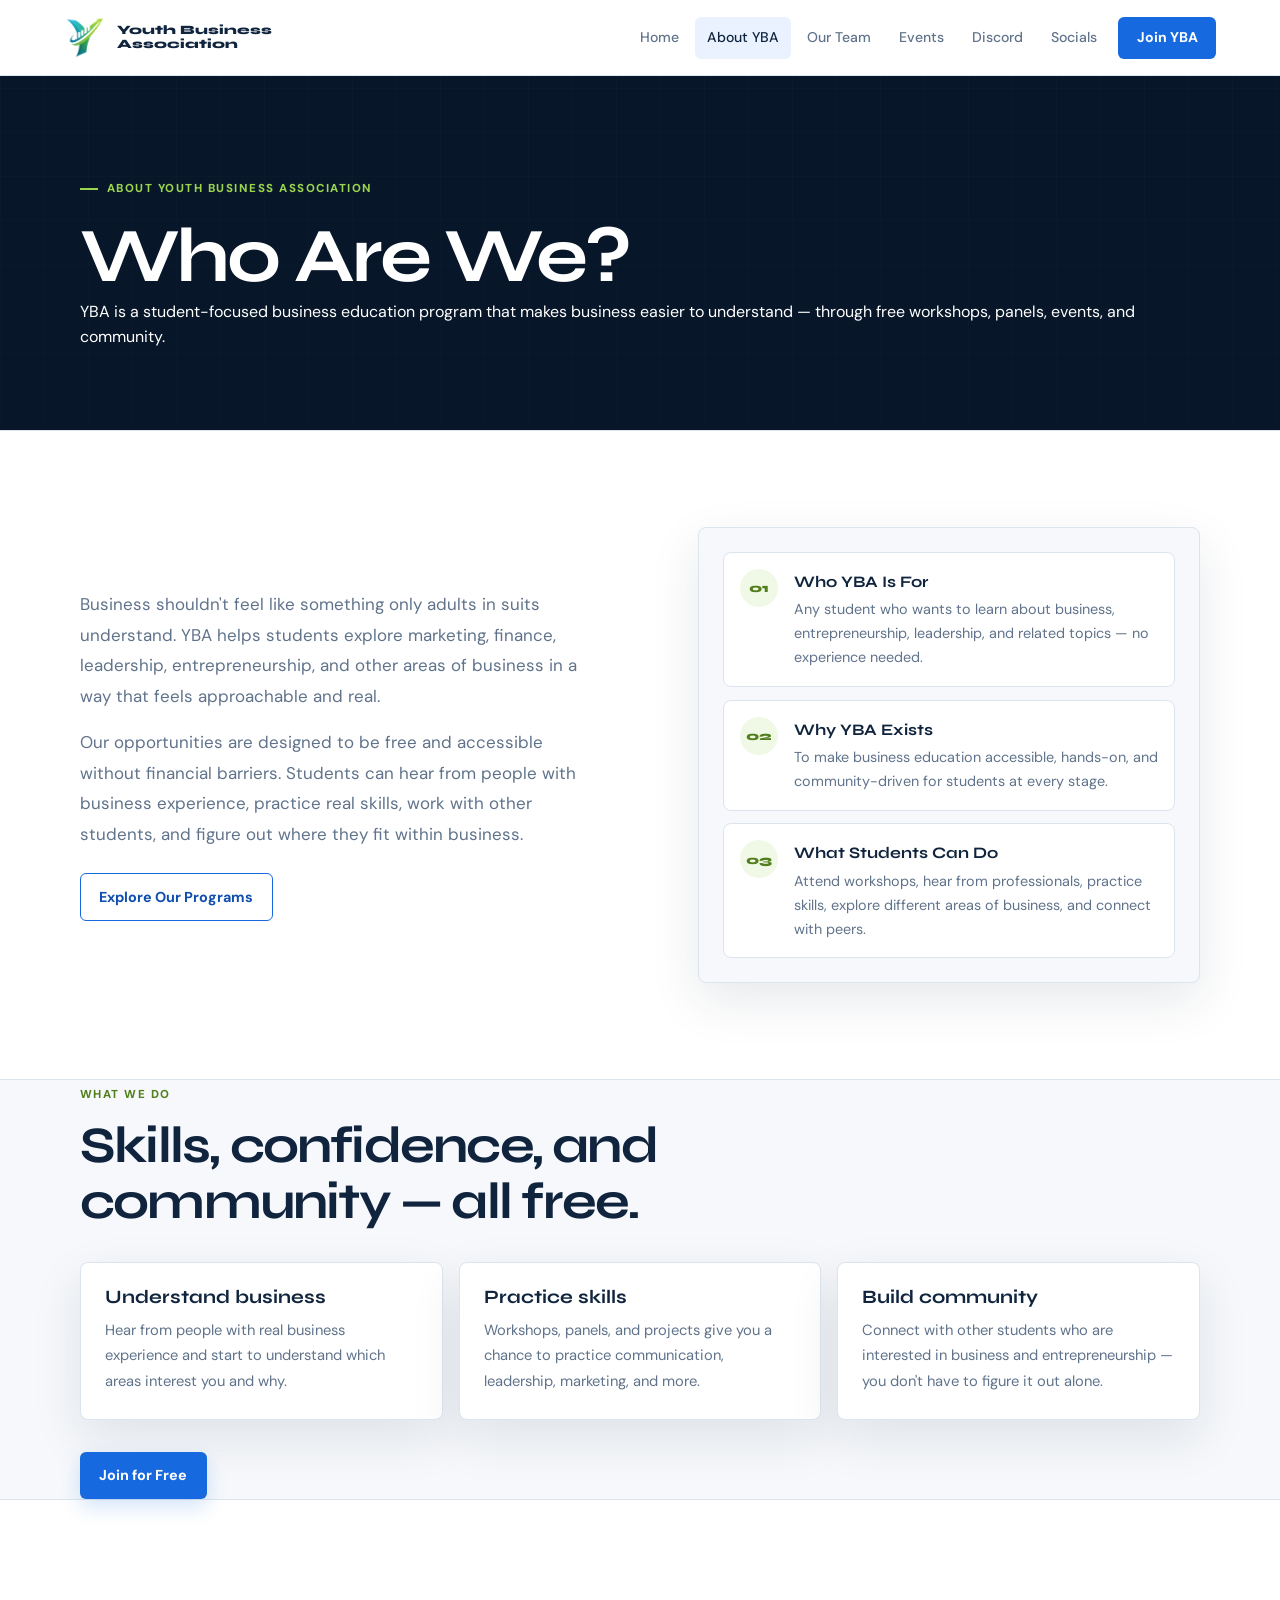
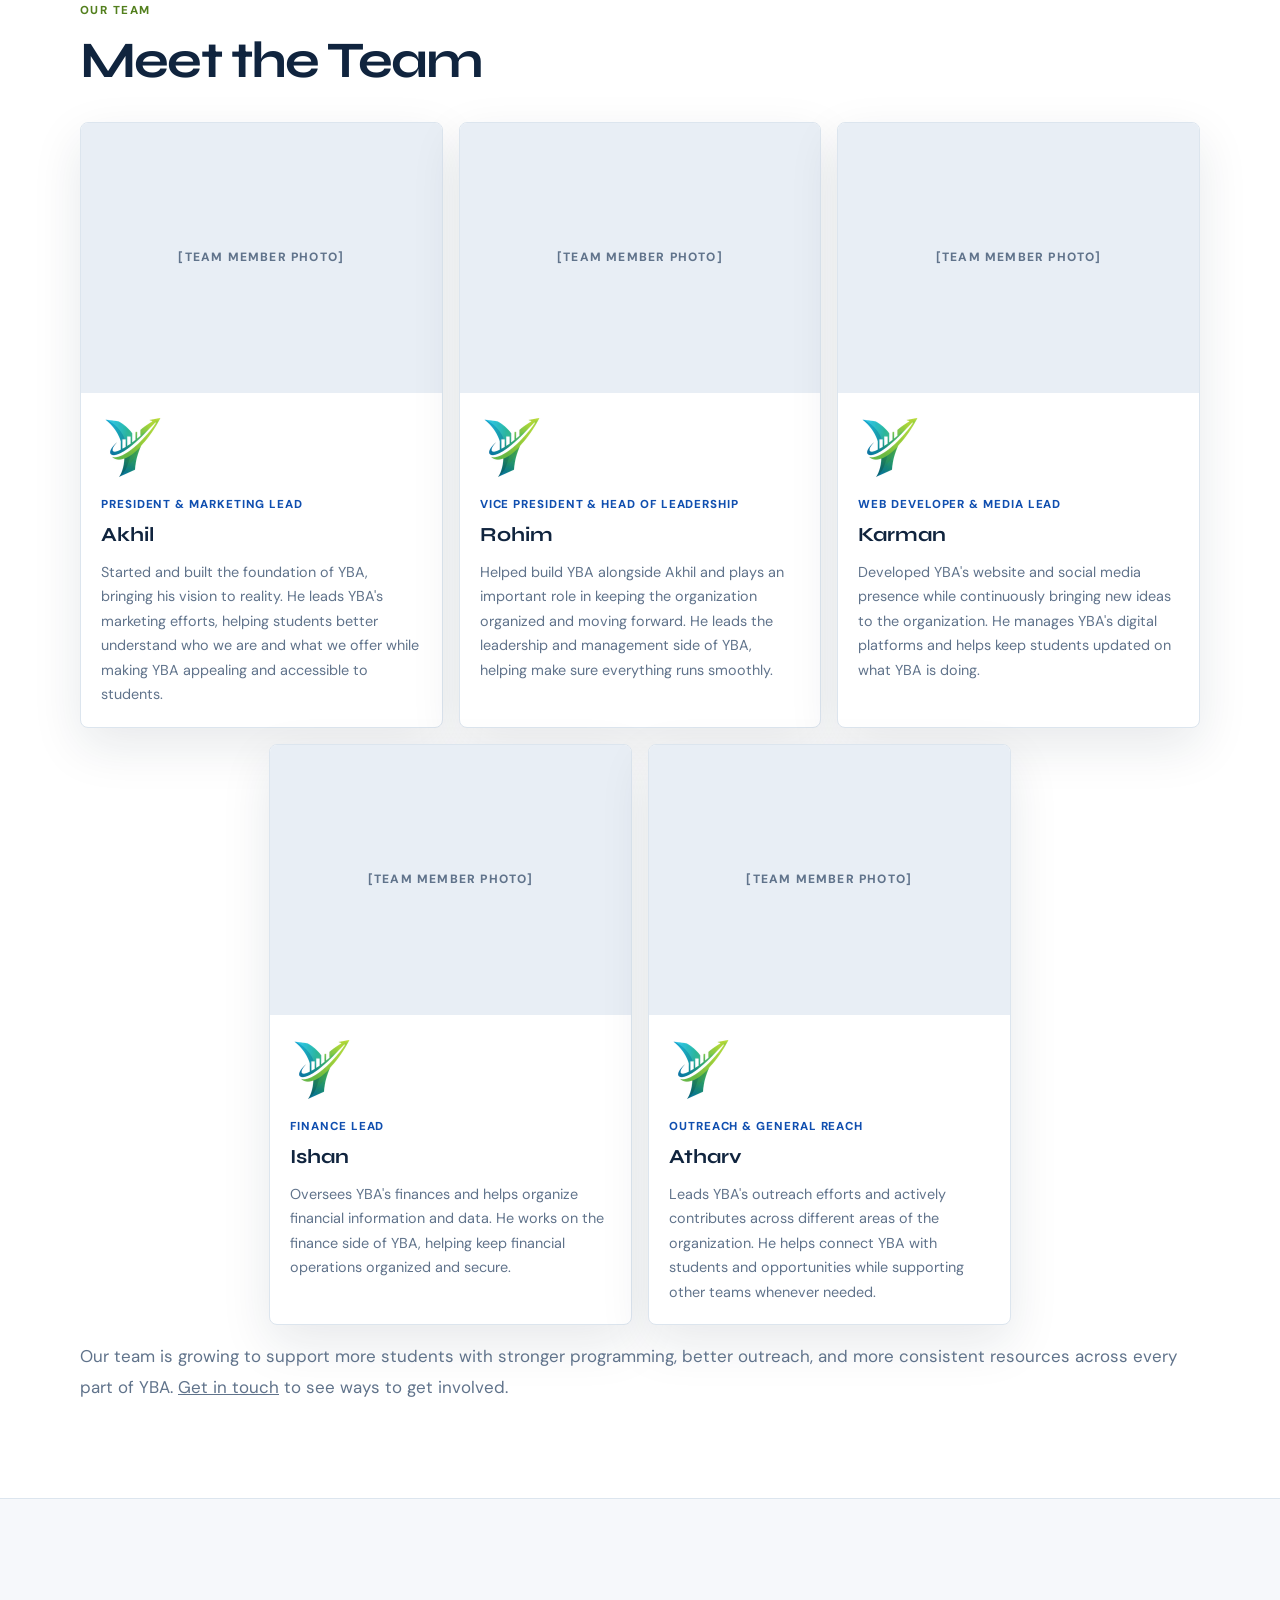
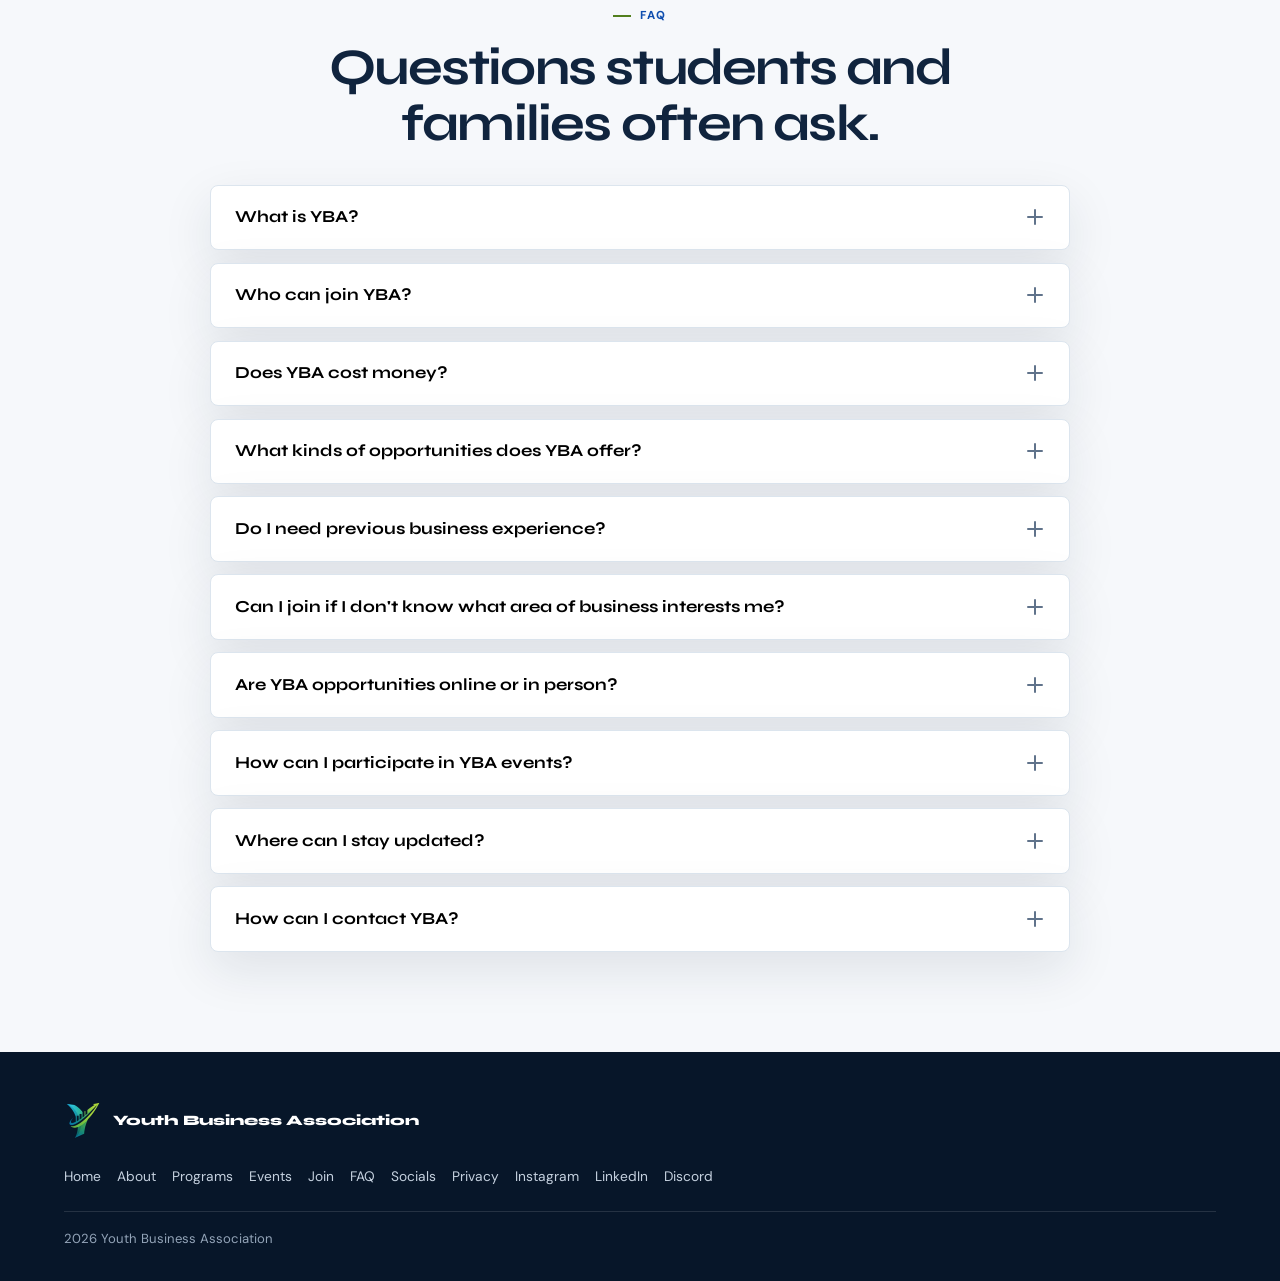
==== commit c3d2284e: "ok" ====
--- a/about.html
+++ b/about.html
@@ -71,7 +71,7 @@
       <li><a href="#team">Our Team</a></li>
       <li><a href="events.html">Events</a></li>
       <li><a href="https://discord.gg/QXCjg9n4sF" target="_blank" rel="noopener noreferrer">Discord</a></li>
-      <li><a href="https://www.instagram.com/youth_business.a" target="_blank" rel="noopener noreferrer">Socials</a></li>
+      <li><a href="socials.html">Socials</a></li>
       <li><a href="join.html" class="nav-cta">Join YBA</a></li>
     </ul>
   </div>
@@ -154,7 +154,7 @@
       <h2 class="section-title">Meet the Team</h2>
       <div class="leadership-grid">
         <article class="e-card reveal leadership-card">
-          <div class="image" aria-hidden="true"></div>
+          <div class="person-photo">[TEAM MEMBER PHOTO]</div>
           <div class="infotop">
             <img src="images/logo-team.png" alt="Akhil, President and Marketing Lead at Youth Business Association" class="icon leadership-logo" width="64" height="69" decoding="async" loading="lazy">
             <div class="leadership-role">President &amp; Marketing Lead</div>
@@ -163,7 +163,7 @@
           </div>
         </article>
         <article class="e-card reveal leadership-card">
-          <div class="image" aria-hidden="true"></div>
+          <div class="person-photo">[TEAM MEMBER PHOTO]</div>
           <div class="infotop">
             <img src="images/logo-team.png" alt="Rohim, Vice President and Head of Leadership at Youth Business Association" class="icon leadership-logo" width="64" height="69" decoding="async" loading="lazy">
             <div class="leadership-role">Vice President &amp; Head of Leadership</div>
@@ -172,7 +172,7 @@
           </div>
         </article>
         <article class="e-card reveal leadership-card">
-          <div class="image" aria-hidden="true"></div>
+          <div class="person-photo">[TEAM MEMBER PHOTO]</div>
           <div class="infotop">
             <img src="images/logo-team.png" alt="Karman, Web Developer and Media Lead at Youth Business Association" class="icon leadership-logo" width="64" height="69" decoding="async" loading="lazy">
             <div class="leadership-role">Web Developer &amp; Media Lead</div>
@@ -181,7 +181,7 @@
           </div>
         </article>
         <article class="e-card reveal leadership-card">
-          <div class="image" aria-hidden="true"></div>
+          <div class="person-photo">[TEAM MEMBER PHOTO]</div>
           <div class="infotop">
             <img src="images/logo-team.png" alt="Ishan, Finance Lead at Youth Business Association" class="icon leadership-logo" width="64" height="69" decoding="async" loading="lazy">
             <div class="leadership-role">Finance Lead</div>
@@ -190,7 +190,7 @@
           </div>
         </article>
         <article class="e-card reveal leadership-card">
-          <div class="image" aria-hidden="true"></div>
+          <div class="person-photo">[TEAM MEMBER PHOTO]</div>
           <div class="infotop">
             <img src="images/logo-team.png" alt="Atharv, Outreach and General Reach at Youth Business Association" class="icon leadership-logo" width="64" height="69" decoding="async" loading="lazy">
             <div class="leadership-role">Outreach &amp; General Reach</div>
@@ -199,7 +199,108 @@
           </div>
         </article>
       </div>
-      <p class="mission-copy">Our team is growing to support more students with stronger programming, better outreach, and more consistent resources across every part of YBA. <a href="get-involved.html">See ways to get involved.</a></p>
+      <p class="mission-copy">Our team is growing to support more students with stronger programming, better outreach, and more consistent resources across every part of YBA. <a href="mailto:youthbusinessassociation@outlook.com">Get in touch</a> to see ways to get involved.</p>
+    </div>
+  </section>
+
+  <section class="section" id="faq">
+    <div class="section-inner">
+      <div class="section-heading center">
+        <div class="eyebrow">FAQ</div>
+        <h2>Questions students and families often ask.</h2>
+      </div>
+      <div class="faq-list">
+        <article class="faq-item reveal">
+          <button class="faq-toggle" type="button" aria-expanded="false">
+            <h3>What is YBA?</h3>
+            <span class="faq-icon" aria-hidden="true"></span>
+          </button>
+          <div class="faq-answer">
+            <p>YBA is a student-focused business education program. We create free online and in-person opportunities for students to learn about business through workshops, panels, events, and community — all without financial barriers.</p>
+          </div>
+        </article>
+        <article class="faq-item reveal">
+          <button class="faq-toggle" type="button" aria-expanded="false">
+            <h3>Who can join YBA?</h3>
+            <span class="faq-icon" aria-hidden="true"></span>
+          </button>
+          <div class="faq-answer">
+            <p>YBA is for students who want to learn about business, entrepreneurship, leadership, and related topics. You don't need any prior experience — we're beginner-friendly.</p>
+          </div>
+        </article>
+        <article class="faq-item reveal">
+          <button class="faq-toggle" type="button" aria-expanded="false">
+            <h3>Does YBA cost money?</h3>
+            <span class="faq-icon" aria-hidden="true"></span>
+          </button>
+          <div class="faq-answer">
+            <p>No. YBA's opportunities are designed to be free and accessible without financial barriers. Everything is free to join and participate in.</p>
+          </div>
+        </article>
+        <article class="faq-item reveal">
+          <button class="faq-toggle" type="button" aria-expanded="false">
+            <h3>What kinds of opportunities does YBA offer?</h3>
+            <span class="faq-icon" aria-hidden="true"></span>
+          </button>
+          <div class="faq-answer">
+            <p>YBA offers workshops on topics like marketing, finance, and leadership. We host speaker panels, networking events, and project-based activities. Students can also get involved through our Discord community and social media.</p>
+          </div>
+        </article>
+        <article class="faq-item reveal">
+          <button class="faq-toggle" type="button" aria-expanded="false">
+            <h3>Do I need previous business experience?</h3>
+            <span class="faq-icon" aria-hidden="true"></span>
+          </button>
+          <div class="faq-answer">
+            <p>No. YBA is designed to help students who are completely new to business learn in a comfortable, supportive environment. You can also participate if you already have experience and want to build on it.</p>
+          </div>
+        </article>
+        <article class="faq-item reveal">
+          <button class="faq-toggle" type="button" aria-expanded="false">
+            <h3>Can I join if I don't know what area of business interests me?</h3>
+            <span class="faq-icon" aria-hidden="true"></span>
+          </button>
+          <div class="faq-answer">
+            <p>Absolutely. One of the best things about YBA is that you can explore different areas — marketing, finance, leadership, entrepreneurship, and more — before deciding what fits you best.</p>
+          </div>
+        </article>
+        <article class="faq-item reveal">
+          <button class="faq-toggle" type="button" aria-expanded="false">
+            <h3>Are YBA opportunities online or in person?</h3>
+            <span class="faq-icon" aria-hidden="true"></span>
+          </button>
+          <div class="faq-answer">
+            <p>Both. YBA offers online and in-person opportunities so students can participate no matter where they are.</p>
+          </div>
+        </article>
+        <article class="faq-item reveal">
+          <button class="faq-toggle" type="button" aria-expanded="false">
+            <h3>How can I participate in YBA events?</h3>
+            <span class="faq-icon" aria-hidden="true"></span>
+          </button>
+          <div class="faq-answer">
+            <p>Check our <a href="events.html">Events page</a> for upcoming opportunities. You can also join our <a href="https://discord.gg/QXCjg9n4sF" target="_blank" rel="noopener noreferrer">Discord</a> to get notified about new events as they're announced.</p>
+          </div>
+        </article>
+        <article class="faq-item reveal">
+          <button class="faq-toggle" type="button" aria-expanded="false">
+            <h3>Where can I stay updated?</h3>
+            <span class="faq-icon" aria-hidden="true"></span>
+          </button>
+          <div class="faq-answer">
+            <p>Follow us on <a href="socials.html">Instagram</a>, join our <a href="https://discord.gg/QXCjg9n4sF" target="_blank" rel="noopener noreferrer">Discord</a>, or check the <a href="events.html">Events page</a> for the latest updates.</p>
+          </div>
+        </article>
+        <article class="faq-item reveal">
+          <button class="faq-toggle" type="button" aria-expanded="false">
+            <h3>How can I contact YBA?</h3>
+            <span class="faq-icon" aria-hidden="true"></span>
+          </button>
+          <div class="faq-answer">
+            <p>Reach us at <a href="mailto:youthbusinessassociation@outlook.com">youthbusinessassociation@outlook.com</a> or connect with us through our <a href="https://discord.gg/QXCjg9n4sF" target="_blank" rel="noopener noreferrer">Discord</a> or <a href="socials.html">Instagram</a>.</p>
+          </div>
+        </article>
+      </div>
     </div>
   </section>
 </main>
@@ -215,8 +316,8 @@
     <a href="programs.html">Programs</a>
     <a href="events.html">Events</a>
     <a href="join.html">Join</a>
-    <a href="get-involved.html">Get Involved</a>
-    <a href="faq.html">FAQ</a>
+    <a href="about.html#faq">FAQ</a>
+    <a href="socials.html">Socials</a>
     <a href="privacy.html">Privacy</a>
     <a href="https://www.instagram.com/youth_business.a" target="_blank" rel="noopener noreferrer">Instagram</a>
     <a href="https://www.linkedin.com/company/youth-biz-association/" target="_blank" rel="noopener noreferrer">LinkedIn</a>
@@ -226,5 +327,19 @@
 </footer>
 
 <script src="scripts/main.js" defer></script>
+<script>
+(function () {
+  document.querySelectorAll('.faq-toggle').forEach(function (btn) {
+    btn.addEventListener('click', function () {
+      var expanded = btn.getAttribute('aria-expanded') === 'true';
+      btn.setAttribute('aria-expanded', String(!expanded));
+      var answer = btn.nextElementSibling;
+      if (answer) {
+        answer.style.maxHeight = expanded ? '0' : answer.scrollHeight + 'px';
+      }
+    });
+  });
+})();
+</script>
 </body>
 </html>
--- a/styles.css
+++ b/styles.css
@@ -87,8 +87,13 @@
 .section-heading p, .lead { margin-top: 1rem; color: var(--muted); font-size: 1.05rem; line-height: 1.75; }
 .text-link { color: var(--blue-dark); font-weight: 700; text-decoration-thickness: 1px; text-underline-offset: 3px; }
 
-/* Buttons */
-.btn-row { display: flex; flex-wrap: wrap; gap: 0.75rem; align-items: center; }
+/* Buttons */.btn-row {
+  display: flex;
+  flex-wrap: wrap;
+  gap: 0.75rem;
+  align-items: center;
+  justify-content: center;
+}
 .btn {
   display: inline-flex; align-items: center; justify-content: center; min-height: 46px; padding: 0.7rem 1.15rem;
   border: 1px solid transparent; border-radius: 6px; font-size: 0.9rem; font-weight: 700; text-decoration: none; cursor: pointer;
@@ -181,14 +186,16 @@
 .gallery-grid { display: grid; grid-template-columns: repeat(4, 1fr); gap: 0.75rem; }
 .gallery-placeholder { min-height: 150px; border-radius: 6px; }
 .gallery-placeholder:first-child { grid-column: span 2; grid-row: span 2; }
-.cta-band { background: var(--blue); color: var(--white); }
-.cta-band .section-heading p { color: #d7e6ff; }
-.cta-band .btn-ghost { border-color: rgba(255,255,255,0.35); background: transparent; color: var(--white); }
-.cta-band .btn-ghost:hover { border-color: var(--green); color: var(--green); }
-.social-grid { display: grid; grid-template-columns: repeat(2, 1fr); gap: 1rem; }
-.social-card { padding: 1.5rem; }
+.cta-band { background: linear-gradient(135deg, var(--blue) 0%, var(--white) 100%); color: var(--ink); }
+.cta-band .section-heading p { color: var(--ink); }
+.cta-band .btn-ghost { border-color: var(--blue); background: transparent; color: var(--blue-dark); }
+.cta-band .btn-ghost:hover { border-color: var(--green-dark); color: var(--green-dark); }
+.social-grid { display: grid; grid-template-columns: repeat(3, 1fr); gap: 1rem; }
+@media (max-width: 900px) { .social-grid { grid-template-columns: repeat(2, 1fr); } }
+@media (max-width: 640px) { .social-grid { grid-template-columns: 1fr; } }
+.social-card { padding: 1.5rem; text-align: center; display: flex; flex-direction: column; align-items: center; }
 .social-card h3 { font-size: 1.3rem; }
-.social-card p { margin-top: 0.55rem; color: var(--muted); font-size: 0.9rem; line-height: 1.7; }
+.social-card p { margin-top: 0.55rem; color: var(--muted); font-size: 0.9rem; line-height: 1.7; flex: 1; }
 .social-card .btn { margin-top: 1rem; }
 .discord-panel { display: grid; grid-template-columns: minmax(0, 1.15fr) minmax(260px, 0.85fr); gap: 2rem; align-items: stretch; padding: 2rem; background: var(--white); border: 1px solid var(--line); border-radius: var(--radius); }
 .discord-panel__side { display: flex; flex-direction: column; justify-content: center; padding: 1.5rem; background: var(--ink-deep); color: var(--white); border-radius: 6px; }
@@ -270,29 +277,28 @@
 .yba-hero__inner {
   position: relative;
   z-index: 1;
-  display: grid;
-  grid-template-columns: minmax(0, 1.15fr) minmax(280px, 0.85fr);
-  gap: 2rem;
-  align-items: center;
+  display: flex;
+  flex-direction: column;
+  align-items: center;
+  gap: 1.5rem;
   min-height: 620px;
   padding-block: 6rem;
-}
-.yba-hero__inner::before {
-  content: "";
-  position: absolute;
-  inset: 0 auto auto 50%;
-  width: 500px;
-  height: 500px;
-  border: 1px solid rgba(155, 213, 78, 0.3);
-  border-radius: 50%;
-  transform: translateX(-50%);
-  pointer-events: none;
-}
-.yba-hero__content h1 {
-  max-width: 700px;
-  margin-top: 0.5rem;
-  font-size: clamp(3rem, 6vw, 6rem);
+  text-align: center;
+}
+
+.yba-hero__title {
+  max-width: 800px;
+  font-size: clamp(3rem, 6vw, 5.5rem);
   letter-spacing: -0.05em;
+  line-height: 1.05;
+}
+.yba-hero__content {
+  max-width: 680px;
+  text-align: center;
+}
+.yba-hero__content .lead {
+  max-width: 620px;
+  margin-inline: auto;
 }
 .yba-hero__content h1 span {
   display: block;
@@ -301,15 +307,18 @@
   letter-spacing: -0.03em;
 }
 .yba-hero__content .lead {
-  max-width: 620px;
-  margin-top: 1rem;
+  margin-top: 0;
   color: #d1dbea;
   font-size: 1.08rem;
+}
+.yba-hero__content .btn-row {
+  margin-top: 1.5rem;
 }
 .hero-note {
   margin-top: 1.5rem;
   color: var(--muted-light);
   font-size: 0.82rem;
+  justify-content: center;
 }
 .hero-note strong {
   color: var(--green);
@@ -317,14 +326,17 @@
 .yba-hero__panel {
   display: flex;
   justify-content: center;
+  width: 100%;
+  max-width: 700px;
 }
 .yba-panel-card {
-  width: min(100%, 420px);
+  width: 100%;
   padding: 1.5rem;
-  background: rgba(255, 255, 255, 0.04);
-  border: 1px solid rgba(255, 255, 255, 0.12);
+  background: rgba(255, 255, 255, 0.06);
+  border: 1px solid rgba(255, 255, 255, 0.15);
   border-radius: 18px;
-  box-shadow: 0 16px 40px rgba(6, 17, 30, 0.28);
+  box-shadow: 0 24px 60px rgba(6, 17, 30, 0.45), 0 8px 24px rgba(155, 213, 78, 0.08);
+  transform: translateY(-12px);
 }
 .panel-kicker {
   color: var(--green);
@@ -335,9 +347,14 @@
 }
 .yba-panel-card ul {
   margin-top: 1rem;
-  padding-left: 1.1rem;
+  padding-left: 0;
   color: #dfeaf6;
   line-height: 1.9;
+  list-style: none;
+  text-align: center;
+}
+.yba-panel-card ul li {
+  padding: 0.25rem 0;
 }
 .section-heading {
   margin-bottom: 2rem;
@@ -392,15 +409,12 @@
 .center-row {
   justify-content: center;
 }
-.cta-band {
-  background: linear-gradient(135deg, var(--blue) 0%, var(--blue-dark) 100%);
-  color: var(--white);
-}
+
 .cta-band__inner {
   padding-block: 2.5rem;
 }
 .cta-band .eyebrow {
-  color: #dff1ff;
+  color: var(--blue-dark);
 }
 .cta-band .eyebrow::before {
   background: var(--green);
@@ -408,7 +422,7 @@
 .cta-band .section-heading p {
   max-width: 620px;
   margin: 0 auto;
-  color: #dfeaf6;
+  color: var(--ink);
 }
 .discord-float {
   position: fixed;
@@ -472,7 +486,6 @@
 }
 
 @media (max-width: 900px) {
-  .yba-hero__inner,
   .split-grid {
     grid-template-columns: 1fr;
   }
@@ -480,8 +493,8 @@
     min-height: auto;
     padding-block: 5rem 4rem;
   }
-  .yba-hero__content h1 {
-    font-size: clamp(2.8rem, 12vw, 4.6rem);
+  .yba-hero__title {
+    font-size: clamp(2.8rem, 10vw, 4.6rem);
   }
 }
 @media (max-width: 640px) {
@@ -608,7 +621,8 @@
 footer .footer-links a { color: #c5d1df; font-size: 0.86rem; text-decoration: none; }
 footer .footer-links a:hover { color: var(--green); }
 footer .footer-copy { max-width: none; margin-top: 1.5rem; padding-top: 1rem; border-top: 1px solid rgba(255,255,255,0.12); color: var(--muted-light); }
-.leadership-grid { grid-template-columns: repeat(3, minmax(0, 1fr)); }
+.leadership-grid { display: flex; flex-wrap: wrap; justify-content: center; gap: 1rem; }
+.leadership-grid > .e-card { width: calc((100% - 2rem) / 3); min-width: 240px; }
 .e-card { overflow: hidden; }
 .leadership-card .image { min-height: 130px; background: linear-gradient(135deg, var(--blue-soft), var(--green-soft)); }
 .infotop { padding: 1.25rem; }
@@ -629,7 +643,7 @@
 .program-title { font-family: var(--font-display); font-size: 1.15rem; font-weight: 700; }
 .program-desc { margin-top: 0.55rem; color: var(--muted); font-size: 0.9rem; line-height: 1.7; }
 .program-tag { display: inline-flex; margin-top: 1rem; padding: 0.3rem 0.55rem; background: var(--blue-soft); color: var(--blue-dark); border-radius: 4px; font-size: 0.7rem; font-weight: 800; letter-spacing: 0.06em; text-transform: uppercase; }
-.faq-list { display: grid; gap: 0.8rem; max-width: 860px; }
+.faq-list { display: grid; gap: 0.8rem; max-width: 860px; margin-inline: auto; }
 .faq-item { padding: 1.35rem 1.5rem; }
 .faq-item h3 { font-size: 1.05rem; }
 .faq-item p { margin-top: 0.5rem; color: var(--muted); line-height: 1.75; }
@@ -645,9 +659,9 @@
 @media (max-width: 900px) {
   .mission-grid,
   .feature-grid,
-  .leadership-grid,
   .testimonials-grid,
   .programs-grid { grid-template-columns: repeat(2, minmax(0, 1fr)); }
+  .leadership-grid > .e-card { width: calc((100% - 1rem) / 2); min-width: 0; }
   .mission-grid { align-items: start; }
   nav[aria-label="Primary"] .nav-links { top: 76px; }
 }
@@ -660,9 +674,9 @@
   .join { padding: 4.5rem 0; }
   .mission-grid,
   .feature-grid,
-  .leadership-grid,
   .testimonials-grid,
   .programs-grid { grid-template-columns: 1fr; }
+  .leadership-grid > .e-card { width: 100%; }
   footer .footer-links { display: grid; grid-template-columns: repeat(2, minmax(0, 1fr)); }
 }
 
@@ -681,8 +695,15 @@
   text-align: center;
 }
 .why-join-icon {
-  font-size: 2rem;
+  display: flex;
+  justify-content: center;
+  align-items: center;
   margin-bottom: 0.75rem;
+  color: var(--blue);
+}
+.why-join-icon svg {
+  width: 28px;
+  height: 28px;
 }
 .why-join-card h3 {
   font-size: 1.05rem;
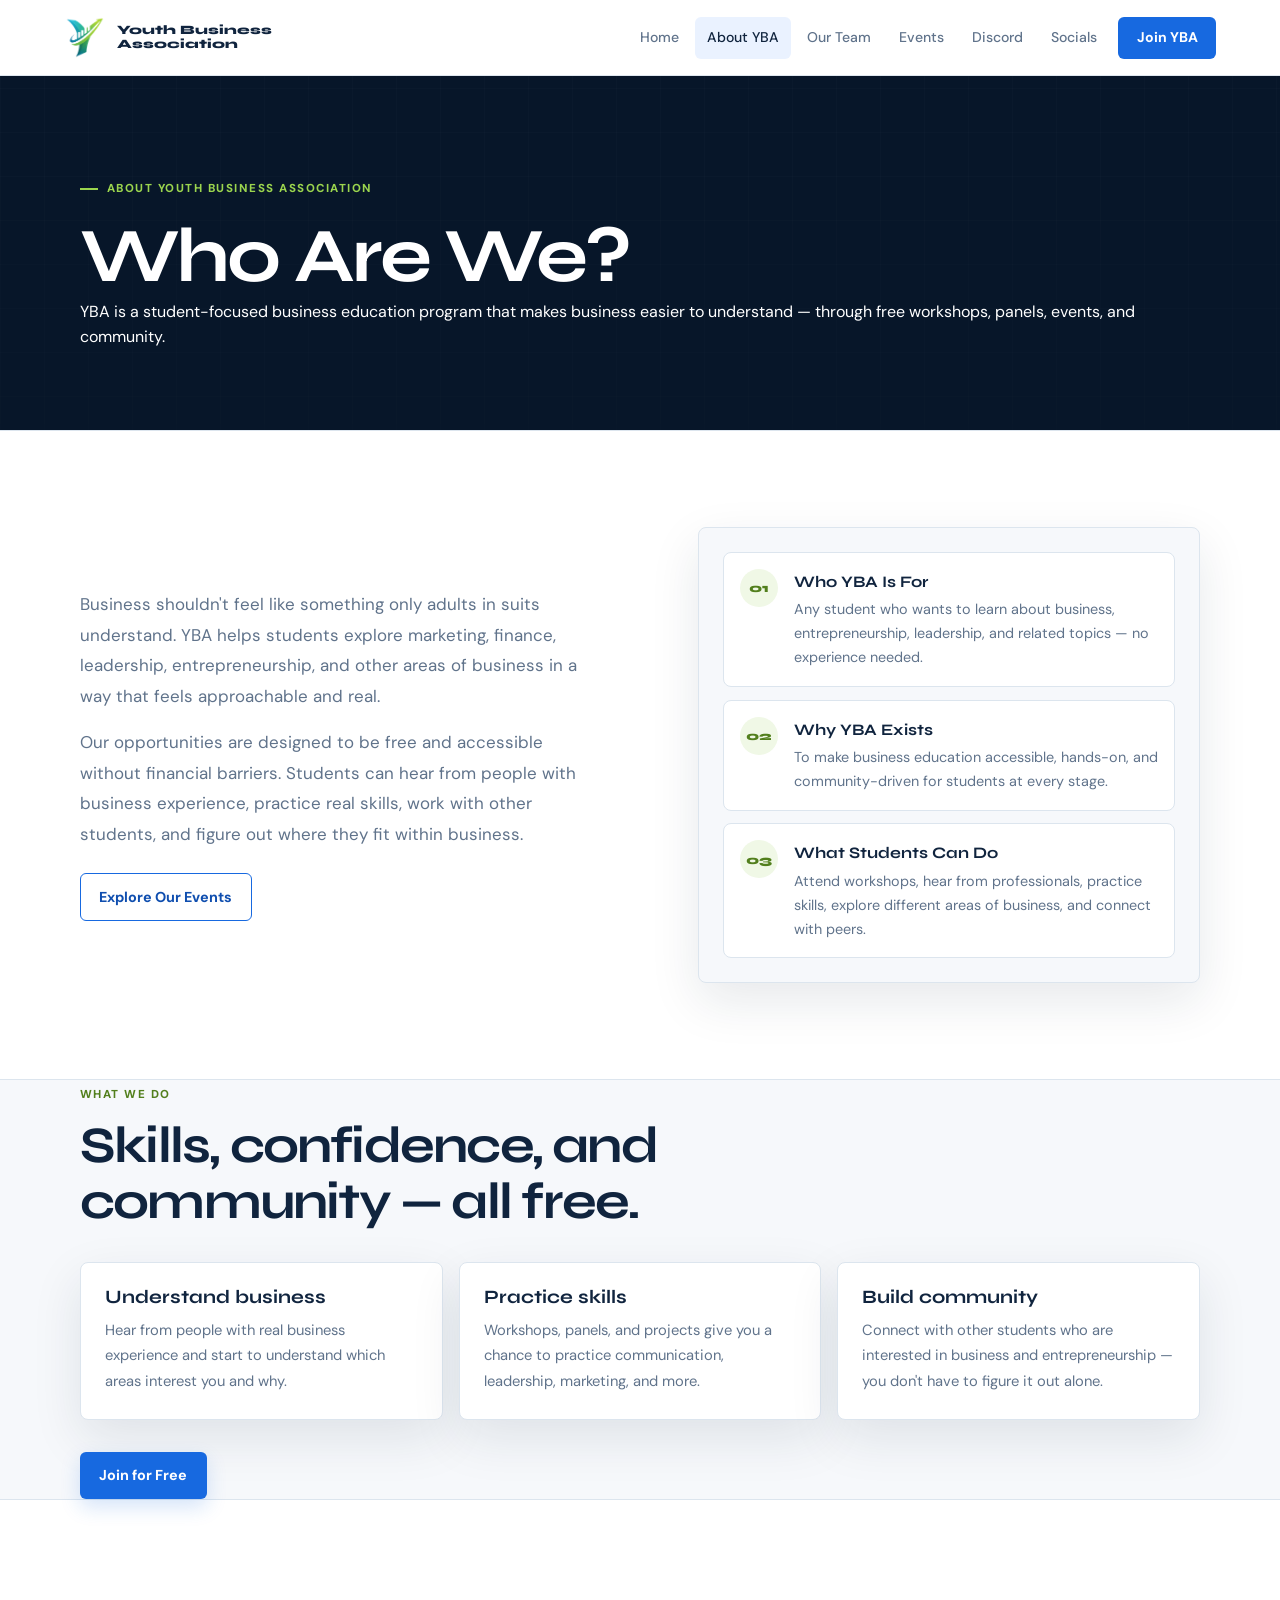
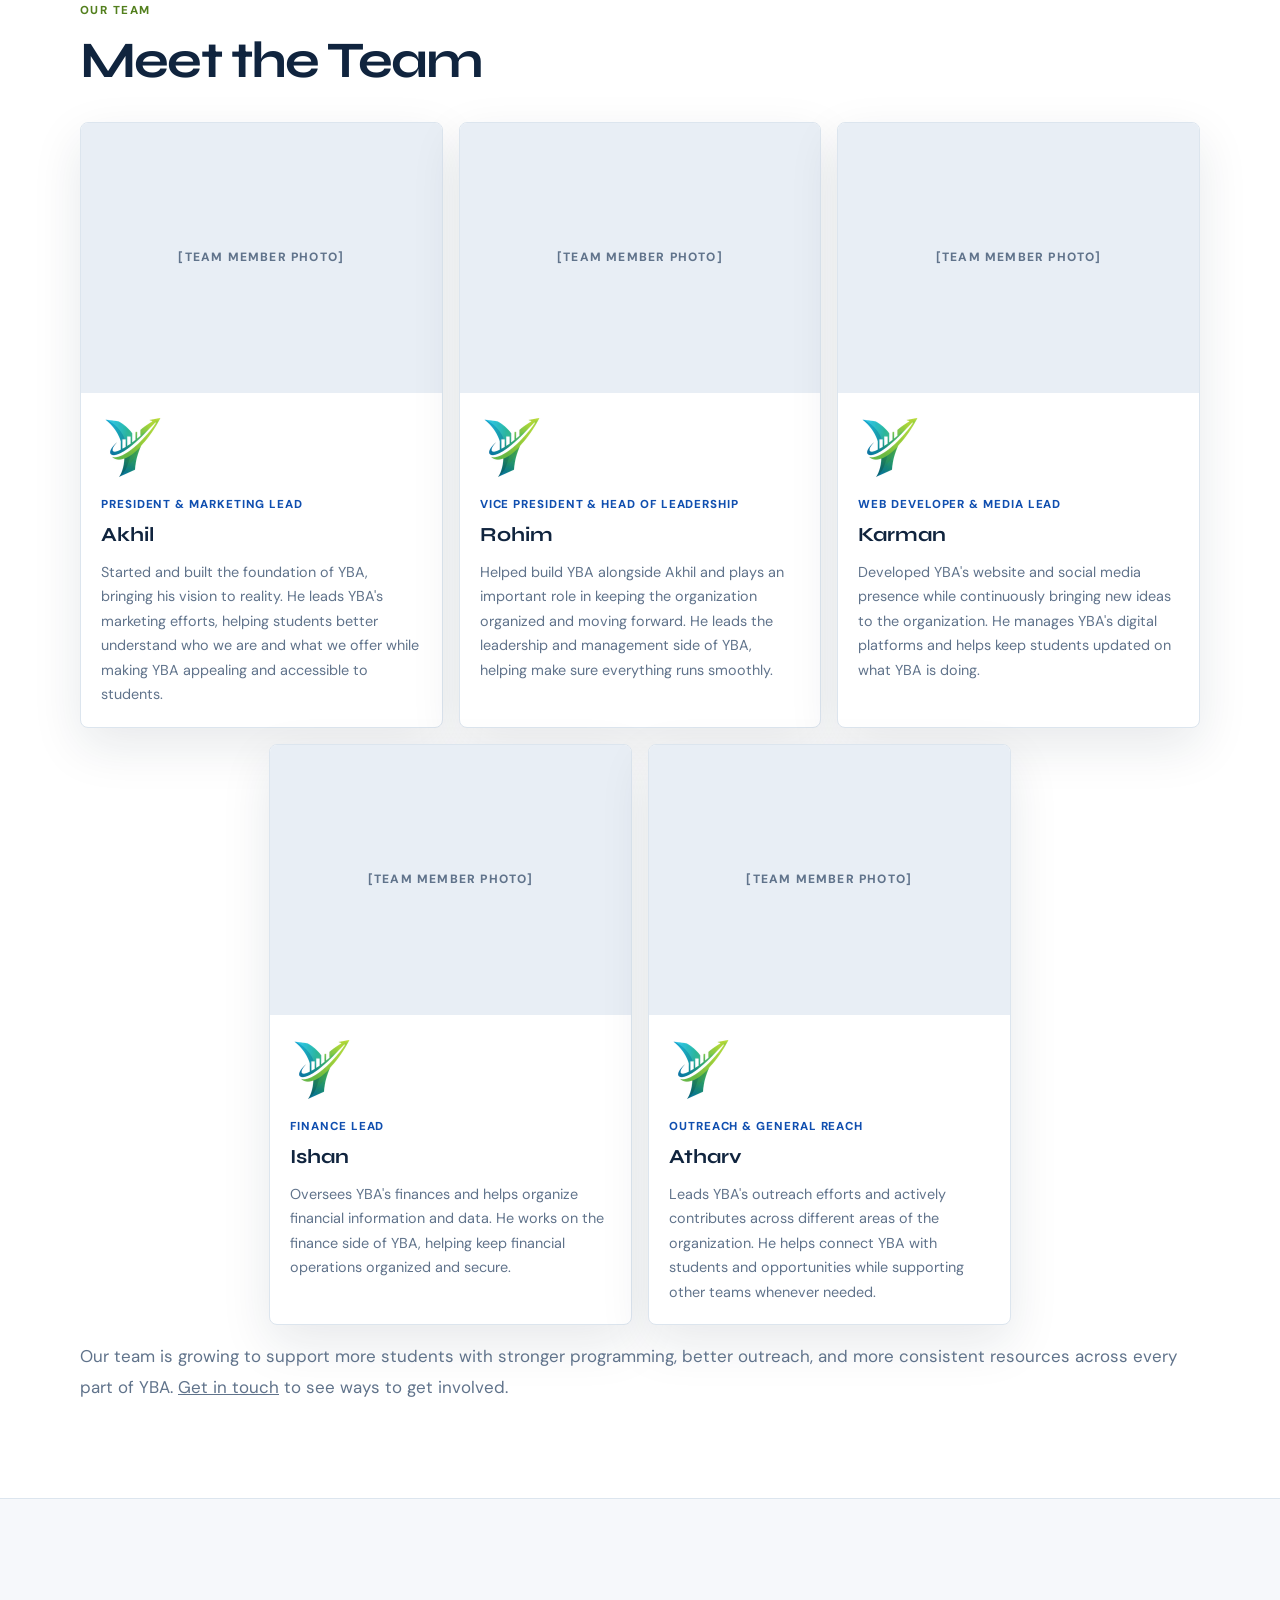
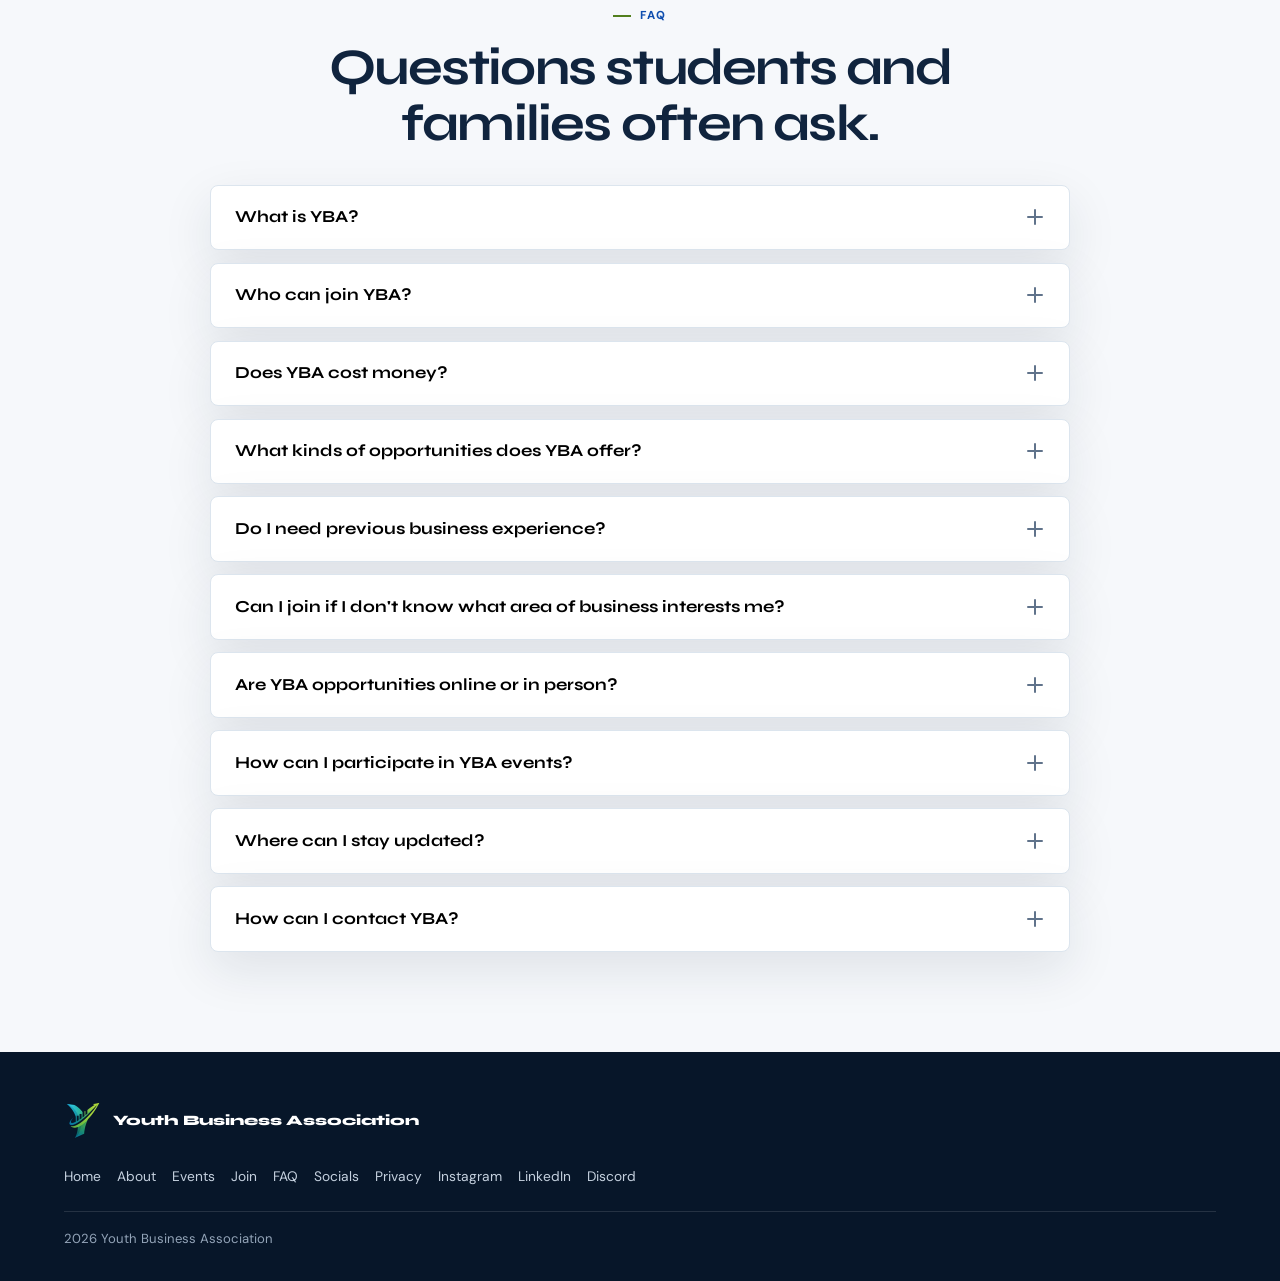
==== commit 1d6e2cb7: "sup" ====
--- a/about.html
+++ b/about.html
@@ -93,7 +93,7 @@
         <div>
           <p class="section-sub">Business shouldn't feel like something only adults in suits understand. YBA helps students explore marketing, finance, leadership, entrepreneurship, and other areas of business in a way that feels approachable and real.</p>
           <p class="mission-copy">Our opportunities are designed to be free and accessible without financial barriers. Students can hear from people with business experience, practice real skills, work with other students, and figure out where they fit within business.</p>
-          <a href="programs.html" class="btn-outline mission-cta">Explore Our Programs</a>
+          <a href="events.html" class="btn-outline mission-cta">Explore Our Events</a>
         </div>
         <div class="mission-visual reveal">
           <div class="pillars">
@@ -313,7 +313,6 @@
   <div class="footer-links">
     <a href="index.html">Home</a>
     <a href="about.html">About</a>
-    <a href="programs.html">Programs</a>
     <a href="events.html">Events</a>
     <a href="join.html">Join</a>
     <a href="about.html#faq">FAQ</a>
--- a/styles.css
+++ b/styles.css
@@ -19,16 +19,20 @@
 }
 
 * { box-sizing: border-box; margin: 0; padding: 0; }
-html { scroll-behavior: smooth; }
+html {
+  scroll-behavior: smooth;
+  -webkit-text-size-adjust: 100%;
+}
 body {
   background: var(--paper);
   color: var(--ink);
   font-family: var(--font-body);
   line-height: 1.6;
   overflow-x: hidden;
+  overflow-wrap: anywhere;
   -webkit-font-smoothing: antialiased;
 }
-img { display: block; max-width: 100%; }
+img { display: block; max-width: 100%; height: auto; }
 a { color: inherit; }
 button, input, select { font: inherit; }
 a:focus-visible, button:focus-visible, input:focus-visible, select:focus-visible {
@@ -39,6 +43,8 @@
   position: absolute; width: 1px; height: 1px; padding: 0; margin: -1px;
   overflow: hidden; clip: rect(0, 0, 0, 0); white-space: nowrap; border: 0;
 }
+/* Keep anchor targets (#team, #faq, #calendar) clear of the fixed nav */
+main [id] { scroll-margin-top: 92px; }
 
 /* Shared navigation */
 .site-nav {
@@ -80,7 +86,7 @@
   color: var(--blue-dark); font-size: 0.72rem; font-weight: 800; letter-spacing: 0.13em; text-transform: uppercase;
 }
 .eyebrow::before { content: ""; width: 18px; height: 2px; background: var(--green-dark); }
-h1, h2, h3 { font-family: var(--font-display); line-height: 1.1; }
+h1, h2, h3 { font-family: var(--font-display); line-height: 1.1; hyphens: auto; }
 h1 { font-size: clamp(2.8rem, 7vw, 6.5rem); letter-spacing: -0.04em; }
 h2 { font-size: clamp(2rem, 4vw, 3.35rem); letter-spacing: -0.035em; }
 h3 { font-size: 1.1rem; }
@@ -209,7 +215,7 @@
 /* Join form */
 .join-layout { display: grid; grid-template-columns: minmax(0, 0.8fr) minmax(0, 1.2fr); gap: 2rem; align-items: start; }
 .join-form-wrap { padding: 2rem; background: var(--white); border: 1px solid var(--line); border-radius: var(--radius); }
-.join-form { display: grid; grid-template-columns: repeat(2, 1fr); gap: 1rem; margin-top: 1.5rem; }
+.join-form { display: grid; grid-template-columns: repeat(2, minmax(0, 1fr)); gap: 1rem; margin-top: 1.5rem; }
 .form-field { display: grid; gap: 0.4rem; }
 .form-field--wide { grid-column: 1 / -1; }
 .form-field label { color: var(--ink); font-size: 0.82rem; font-weight: 700; }
@@ -240,7 +246,7 @@
 
 @media (max-width: 900px) {
   .nav-toggle { display: block; }
-  .nav-links { display: none; position: absolute; left: 1.25rem; right: 1.25rem; top: 68px; padding: 0.6rem; flex-direction: column; align-items: stretch; background: var(--white); border: 1px solid var(--line); border-radius: 6px; box-shadow: var(--shadow); }
+  .nav-links { display: none; position: absolute; left: 1.25rem; right: 1.25rem; top: 68px; padding: 0.6rem; flex-direction: column; align-items: stretch; background: var(--white); border: 1px solid var(--line); border-radius: 6px; box-shadow: var(--shadow); max-height: calc(100vh - 76px); max-height: calc(100dvh - 76px); overflow-y: auto; }
   .nav-links.open { display: flex; }
   .nav-links a { justify-content: space-between; min-height: 44px; }
   .nav-links .nav-cta { margin: 0.3rem 0 0; justify-content: center; }
@@ -248,6 +254,8 @@
   .team-grid { grid-template-columns: repeat(2, 1fr); }
   .footer-grid { grid-template-columns: 1fr 1fr; }
   .footer-grid > :first-child { grid-column: 1 / -1; }
+  .gallery-grid { grid-template-columns: repeat(2, 1fr); }
+  .gallery-placeholder:first-child { grid-row: span 1; }
 }
 @media (max-width: 640px) {
   .container, .hero-inner { width: min(100% - 2rem, 1120px); }
@@ -361,9 +369,13 @@
 }
 .split-grid {
   display: grid;
-  grid-template-columns: minmax(0, 1.1fr) minmax(0, 0.9fr);
+  grid-template-columns: 1fr 1fr;
   gap: 1.25rem;
-  align-items: start;
+  align-items: stretch;
+}
+.split-grid > .feature-panel:last-child {
+  display: flex;
+  flex-direction: column;
 }
 .feature-panel {
   padding: 1.75rem;
@@ -379,14 +391,15 @@
 .mini-grid {
   display: grid;
   grid-template-columns: repeat(2, minmax(0, 1fr));
+  grid-template-rows: 1fr 1fr;
   gap: 0.9rem;
   margin-bottom: 1.5rem;
+  flex: 1;
 }
 .mini-card {
   display: flex;
   flex-direction: column;
   gap: 0.5rem;
-  min-height: 120px;
   padding: 1rem;
   background: linear-gradient(180deg, #edf5ff 0%, #f8fbff 100%);
   border: 1px solid var(--line);
@@ -496,11 +509,9 @@
   .yba-hero__title {
     font-size: clamp(2.8rem, 10vw, 4.6rem);
   }
-}
-@media (max-width: 640px) {
-  .mini-grid {
-    grid-template-columns: 1fr;
-  }
+}@media (max-width: 640px) {
+  .discord-panel { padding: 1.5rem; }
+  .mini-grid { grid-template-columns: 1fr; }
   .discord-float {
     right: 16px;
     bottom: 16px;
@@ -637,12 +648,6 @@
 .author-avatar { flex-basis: 42px; width: 42px; height: 42px; }
 .author-name { font-weight: 700; }
 .author-role { color: var(--muted); font-size: 0.8rem; }
-.programs-grid { display: grid; grid-template-columns: repeat(3, minmax(0, 1fr)); gap: 1rem; }
-.program-card { position: relative; padding: 1.5rem; background: var(--white); border: 1px solid var(--line); border-radius: var(--radius); box-shadow: var(--shadow); }
-.program-emoji { display: grid; place-items: center; width: 46px; height: 46px; margin-bottom: 1rem; background: var(--green-soft); border-radius: 50%; font-size: 1.35rem; }
-.program-title { font-family: var(--font-display); font-size: 1.15rem; font-weight: 700; }
-.program-desc { margin-top: 0.55rem; color: var(--muted); font-size: 0.9rem; line-height: 1.7; }
-.program-tag { display: inline-flex; margin-top: 1rem; padding: 0.3rem 0.55rem; background: var(--blue-soft); color: var(--blue-dark); border-radius: 4px; font-size: 0.7rem; font-weight: 800; letter-spacing: 0.06em; text-transform: uppercase; }
 .faq-list { display: grid; gap: 0.8rem; max-width: 860px; margin-inline: auto; }
 .faq-item { padding: 1.35rem 1.5rem; }
 .faq-item h3 { font-size: 1.05rem; }
@@ -659,8 +664,7 @@
 @media (max-width: 900px) {
   .mission-grid,
   .feature-grid,
-  .testimonials-grid,
-  .programs-grid { grid-template-columns: repeat(2, minmax(0, 1fr)); }
+  .testimonials-grid { grid-template-columns: repeat(2, minmax(0, 1fr)); }
   .leadership-grid > .e-card { width: calc((100% - 1rem) / 2); min-width: 0; }
   .mission-grid { align-items: start; }
   nav[aria-label="Primary"] .nav-links { top: 76px; }
@@ -674,10 +678,10 @@
   .join { padding: 4.5rem 0; }
   .mission-grid,
   .feature-grid,
-  .testimonials-grid,
-  .programs-grid { grid-template-columns: 1fr; }
+  .testimonials-grid { grid-template-columns: 1fr; }
   .leadership-grid > .e-card { width: 100%; }
   footer .footer-links { display: grid; grid-template-columns: repeat(2, minmax(0, 1fr)); }
+  footer .footer-links a { padding-block: 0.35rem; }
 }
 
 /* Why Students Should Join grid */
@@ -801,3 +805,10 @@
   border-radius: 4px;
   font-size: 0.85rem;
 }
+
+/* Very small phones (320px-wide devices): keep headings on-screen */
+@media (max-width: 480px) {
+  h1 { font-size: clamp(2.2rem, 9vw, 2.8rem); }
+  .page-hero h1 { font-size: clamp(2.1rem, 8.5vw, 2.7rem); }
+  .yba-hero__title { font-size: clamp(2.2rem, 9.5vw, 3rem); }
+}
